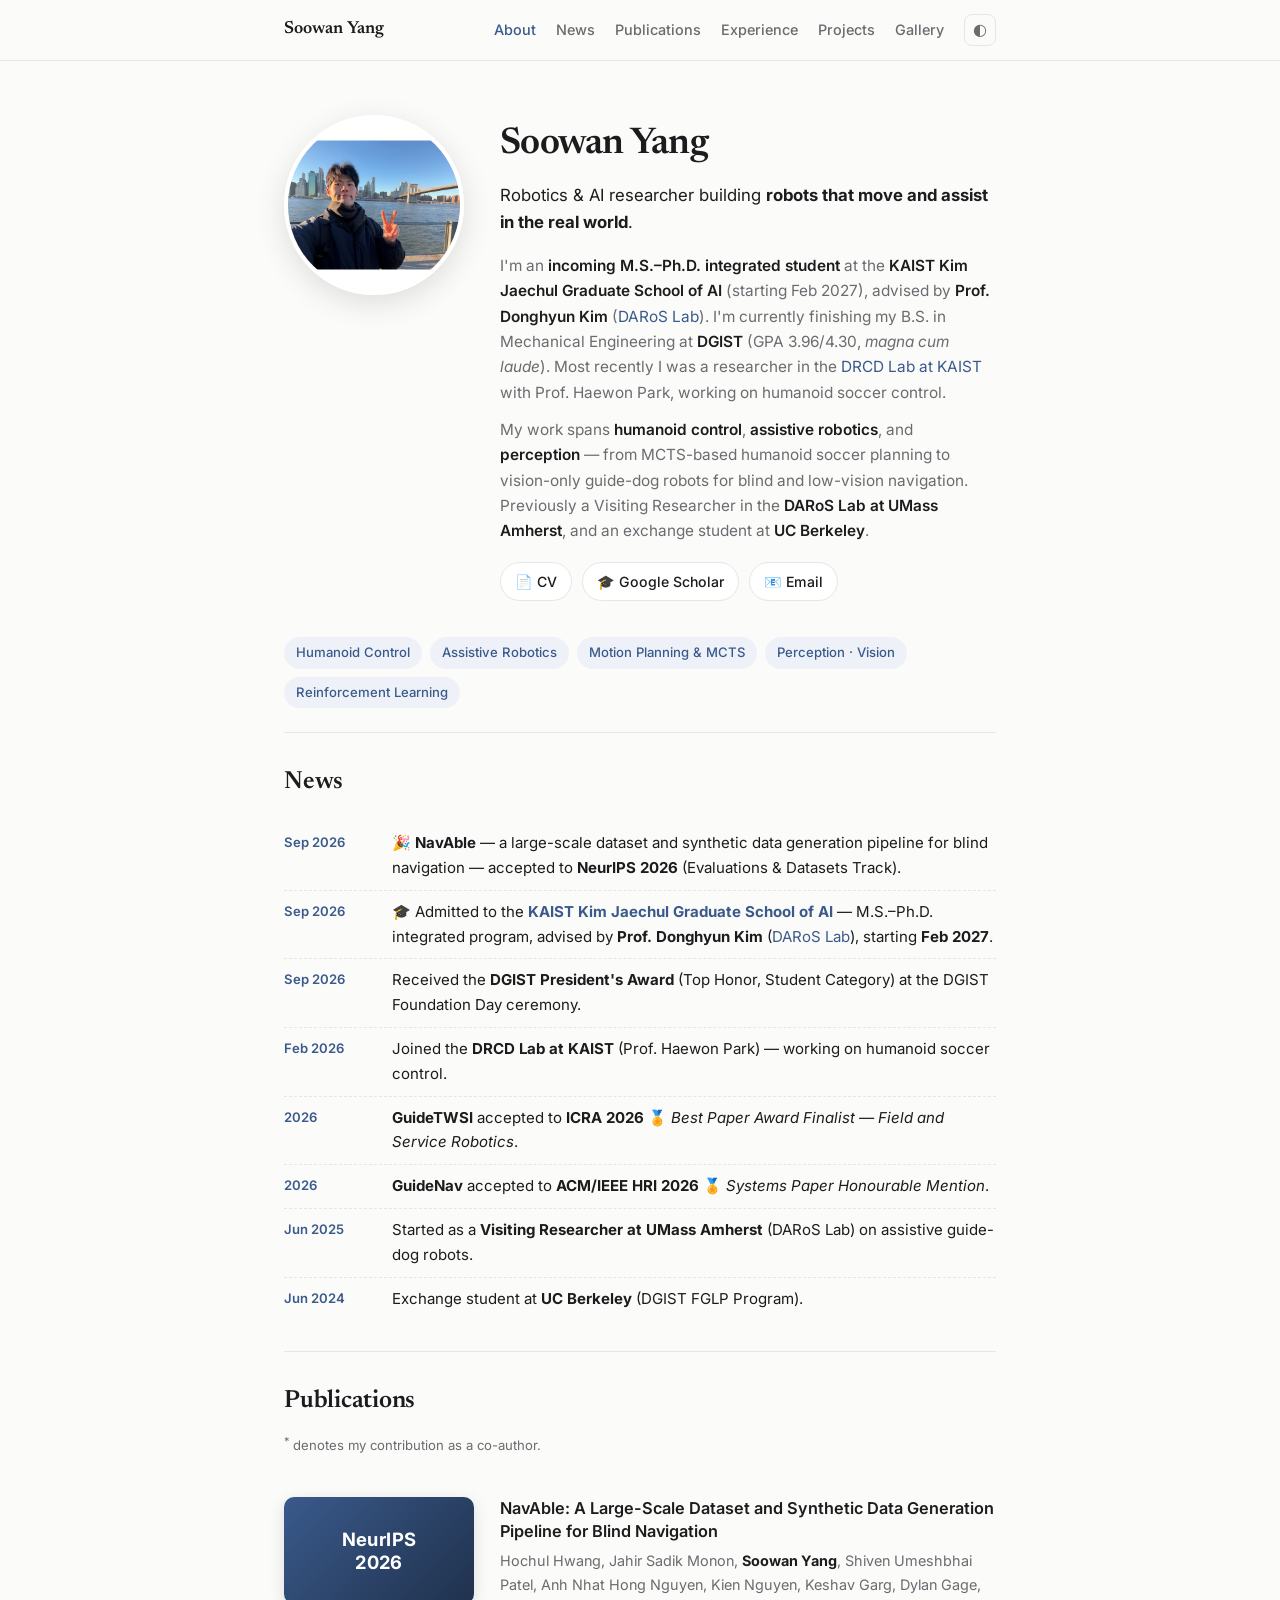
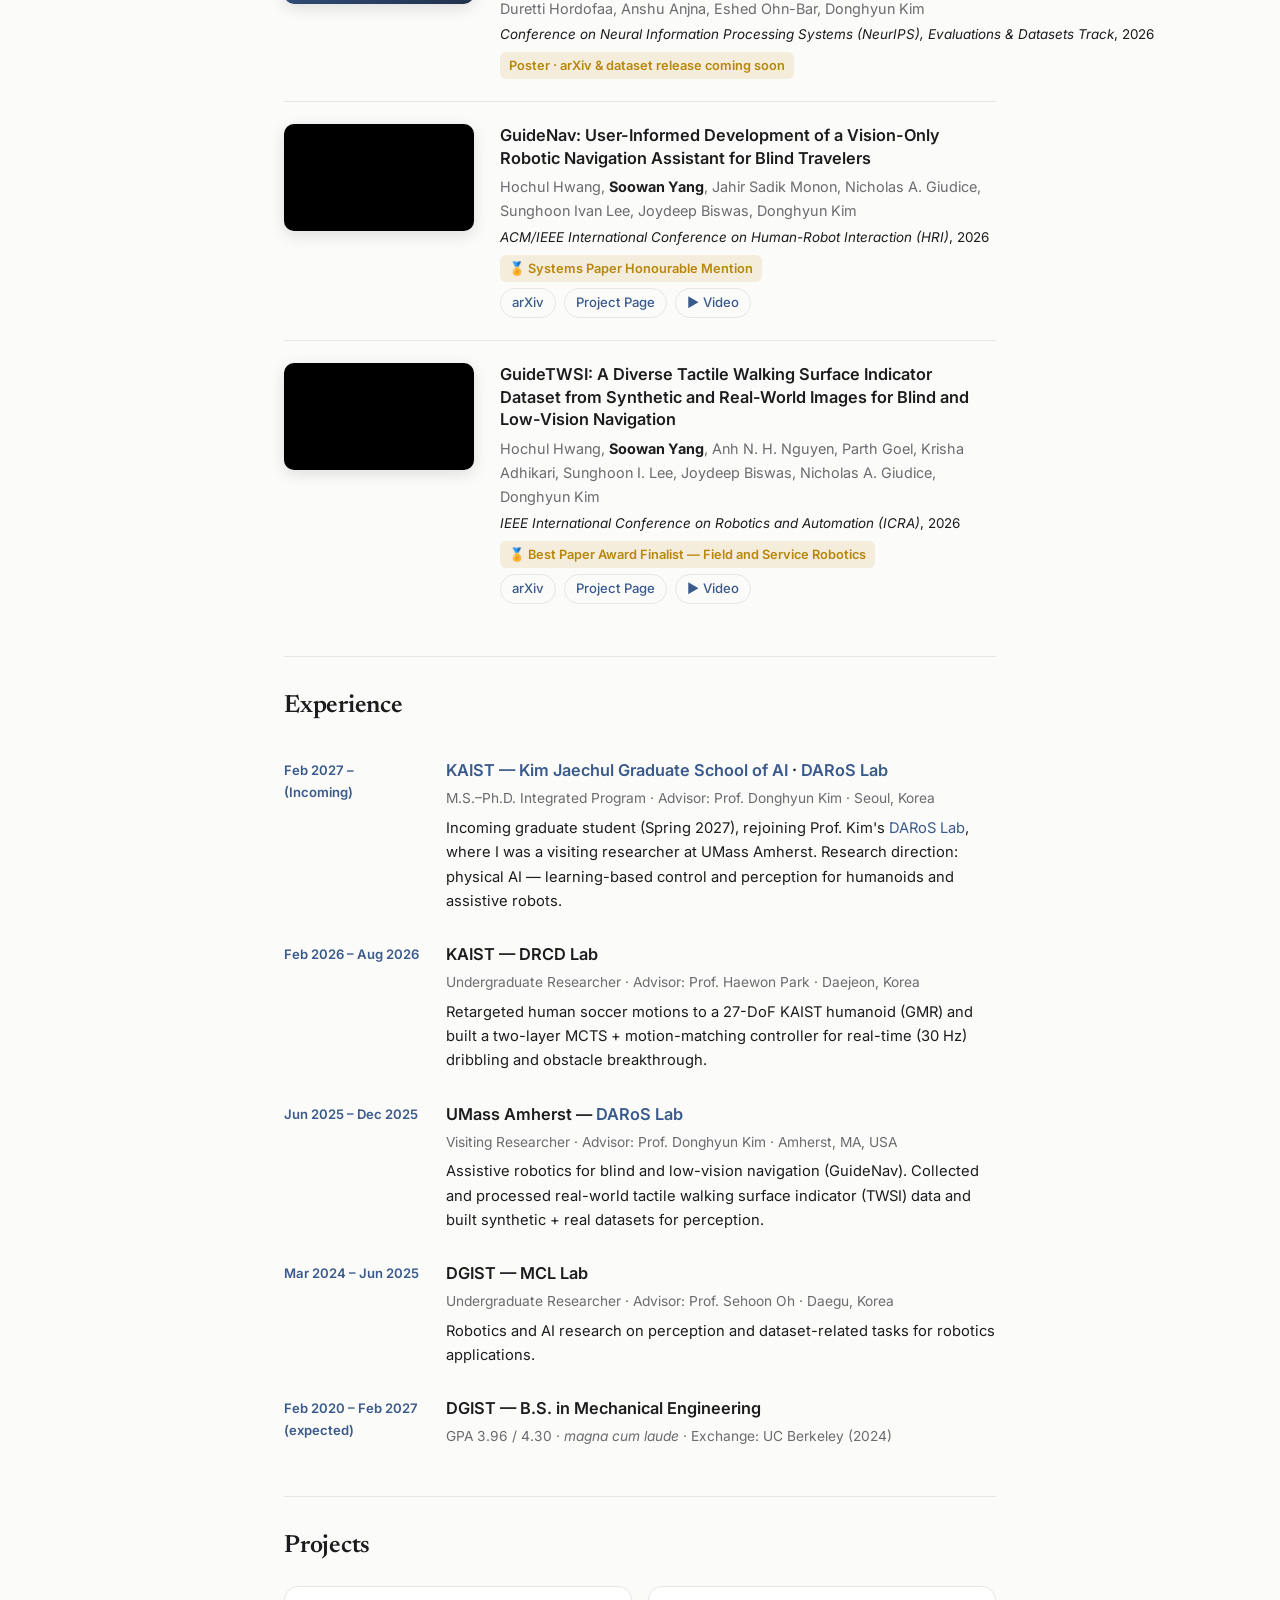
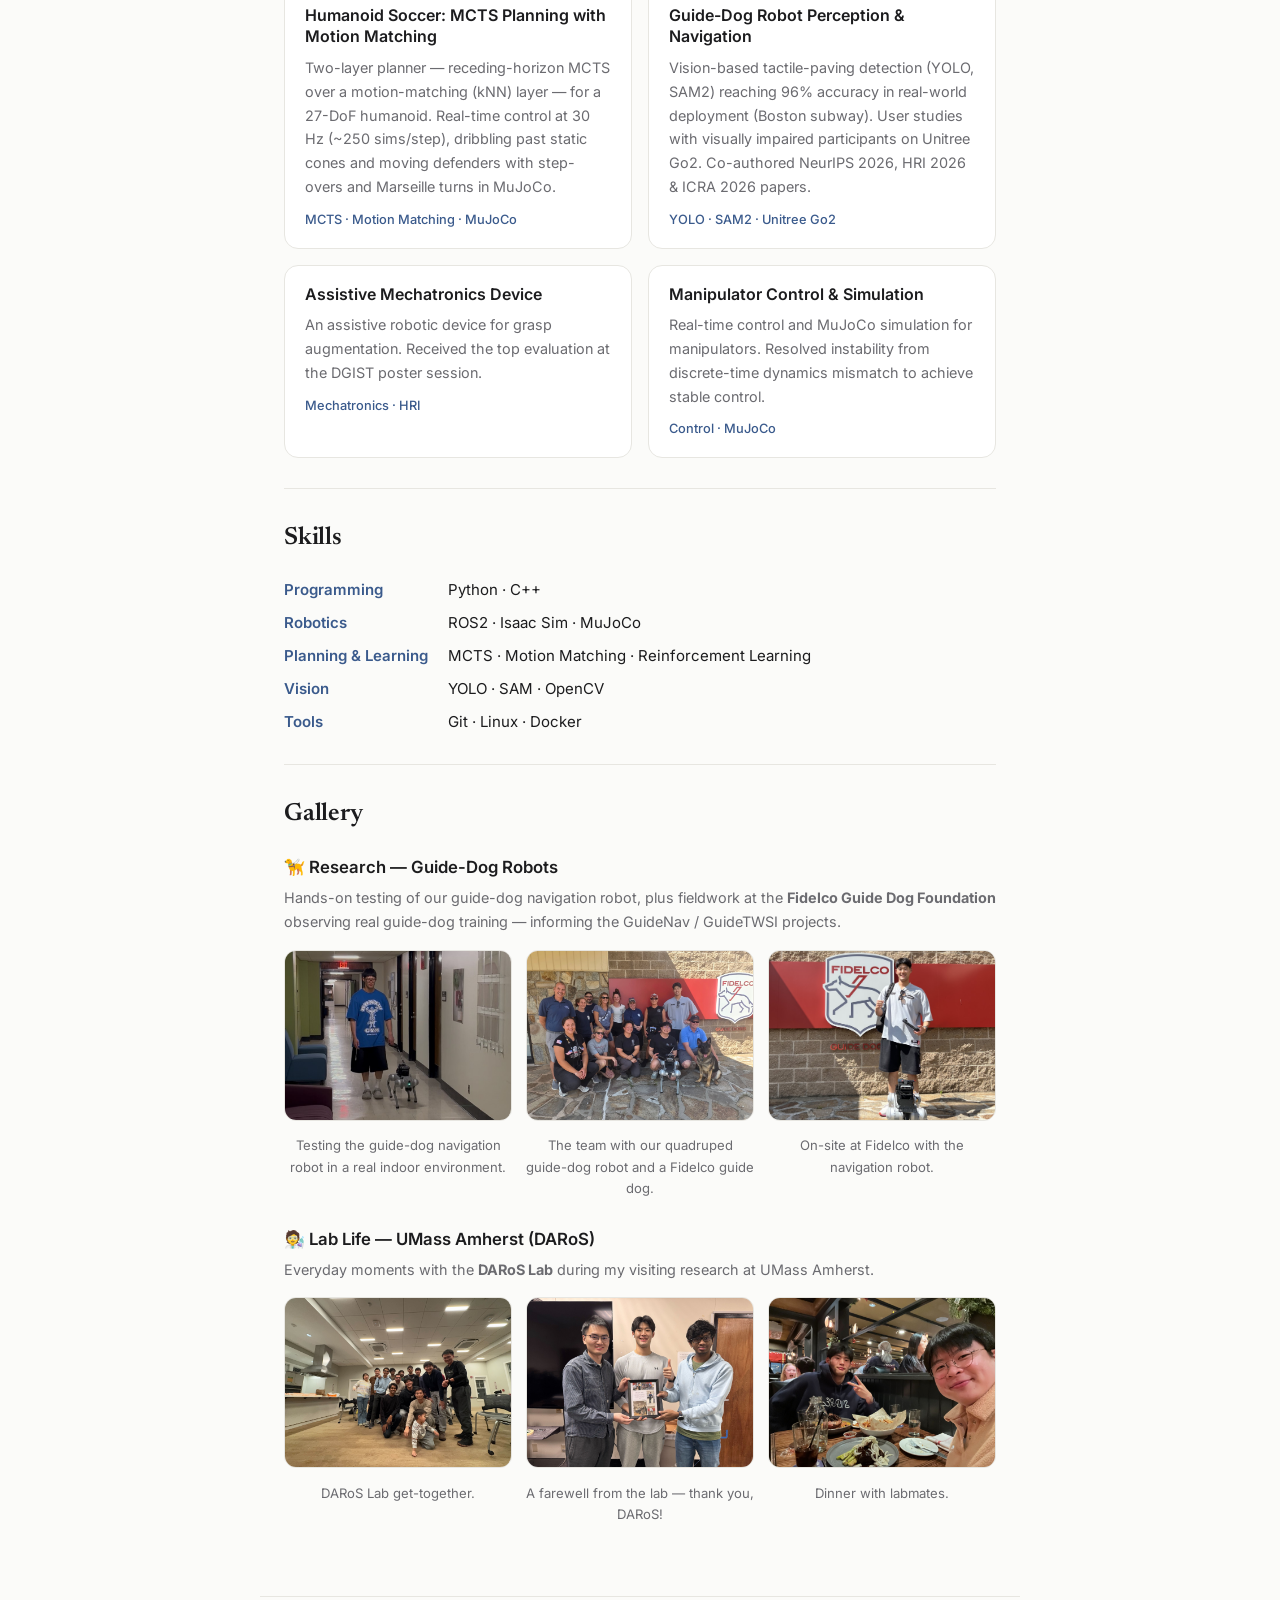
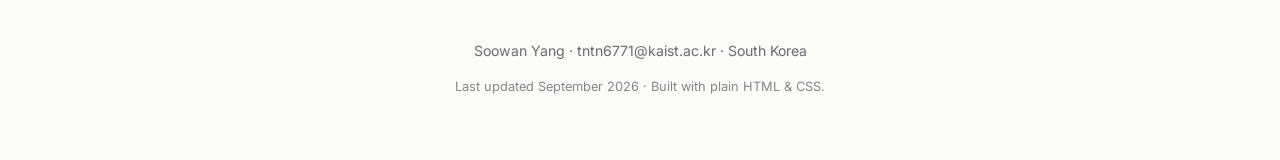
==== index.html @ e79baec7 "NavAble author list" ====
<!DOCTYPE html>
<html lang="en">
<head>
  <meta charset="UTF-8" />
  <meta name="viewport" content="width=device-width, initial-scale=1.0" />
  <title>Soowan Yang — Robotics &amp; AI Researcher</title>
  <meta name="description" content="Soowan Yang (양수완) — Incoming M.S.–Ph.D. student at the KAIST Kim Jaechul Graduate School of AI (Spring 2027). Robotics & AI researcher — assistive robotics, humanoid control, motion planning, and perception. Author of NavAble (NeurIPS 2026), GuideNav (HRI 2026) and GuideTWSI (ICRA 2026)." />
  <meta name="author" content="Soowan Yang" />
  <meta name="keywords" content="Soowan Yang, 양수완, robotics, assistive robotics, humanoid control, guide-dog robot, DGIST, KAIST, KAIST AI, Kim Jaechul Graduate School of AI, 김재철AI대학원, GuideNav, GuideTWSI, NavAble, NeurIPS 2026" />
  <link rel="canonical" href="https://sean051324.github.io/" />

  <!-- Favicon -->
  <link rel="icon" href="favicon.ico" sizes="any" />
  <link rel="icon" type="image/png" sizes="32x32" href="assets/favicon-32.png" />
  <link rel="icon" type="image/png" sizes="192x192" href="assets/favicon-192.png" />
  <link rel="apple-touch-icon" href="assets/favicon-180.png" />

  <!-- Open Graph -->
  <meta property="og:title" content="Soowan Yang — Robotics &amp; AI Researcher" />
  <meta property="og:description" content="Incoming M.S.–Ph.D. student at KAIST Kim Jaechul Graduate School of AI. Assistive robotics, humanoid control, and perception. NavAble (NeurIPS 2026), GuideNav (HRI 2026), GuideTWSI (ICRA 2026)." />
  <meta property="og:type" content="profile" />
  <meta property="og:url" content="https://sean051324.github.io/" />
  <meta property="og:image" content="https://sean051324.github.io/assets/profile.jpg" />
  <meta name="twitter:card" content="summary" />
  <meta name="twitter:title" content="Soowan Yang — Robotics &amp; AI Researcher" />
  <meta name="twitter:image" content="https://sean051324.github.io/assets/profile.jpg" />

  <!-- Structured data: tells Google this page is about a person -->
  <script type="application/ld+json">
  {
    "@context": "https://schema.org",
    "@type": "Person",
    "name": "Soowan Yang",
    "alternateName": "양수완",
    "url": "https://sean051324.github.io/",
    "image": "https://sean051324.github.io/assets/profile.jpg",
    "email": "mailto:tntn6771@kaist.ac.kr",
    "jobTitle": "Incoming M.S.–Ph.D. Student, KAIST Kim Jaechul Graduate School of AI",
    "affiliation": [
      { "@type": "Organization", "name": "KAIST Kim Jaechul Graduate School of AI" },
      { "@type": "Organization", "name": "KAIST" },
      { "@type": "Organization", "name": "DGIST" }
    ],
    "alumniOf": { "@type": "CollegeOrUniversity", "name": "DGIST" },
    "sameAs": [
      "https://scholar.google.com/citations?hl=ko&user=_uDm1scAAAAJ",
      "https://github.com/SEAN051324"
    ],
    "knowsAbout": ["Robotics", "Assistive Robotics", "Humanoid Control", "Motion Planning", "Computer Vision", "Reinforcement Learning"]
  }
  </script>

  <link rel="preconnect" href="https://fonts.googleapis.com" />
  <link rel="preconnect" href="https://fonts.gstatic.com" crossorigin />
  <link href="https://fonts.googleapis.com/css2?family=Inter:wght@400;500;600;700&family=Newsreader:ital,opsz,wght@0,6..72,400;0,6..72,500;0,6..72,600;1,6..72,400&display=swap" rel="stylesheet" />
  <link rel="stylesheet" href="style.css" />
</head>
<body>
  <!-- ===== NAV ===== -->
  <header class="nav">
    <div class="nav-inner">
      <a class="nav-brand" href="#top">Soowan&nbsp;Yang</a>
      <nav class="nav-links">
        <a href="#about">About</a>
        <a href="#news">News</a>
        <a href="#publications">Publications</a>
        <a href="#experience">Experience</a>
        <a href="#projects">Projects</a>
        <a href="#gallery">Gallery</a>
      </nav>
      <button id="theme-toggle" class="theme-toggle" aria-label="Toggle dark mode">◐</button>
    </div>
  </header>

  <main id="top">
    <!-- ===== HERO / ABOUT ===== -->
    <section id="about" class="hero">
      <div class="hero-photo">
        <img src="assets/profile.jpg" alt="Soowan Yang" onerror="this.classList.add('placeholder');this.alt='Add your photo at assets/profile.jpg';" />
      </div>
      <div class="hero-text">
        <h1>Soowan Yang</h1>
        <p class="tagline">Robotics &amp; AI researcher building <strong>robots that move and assist in the real world</strong>.</p>
        <p class="bio">
          I'm an <strong>incoming M.S.–Ph.D. integrated student</strong> at the
          <a href="https://gsai.kaist.ac.kr/?lang=ko" target="_blank" rel="noopener"><strong>KAIST Kim Jaechul Graduate School of AI</strong></a> (starting Feb 2027),
          advised by <strong>Prof. Donghyun Kim</strong> (<a href="https://daroslab.github.io/" target="_blank" rel="noopener">DARoS Lab</a>).
          I'm currently finishing my B.S. in Mechanical Engineering at <strong>DGIST</strong>
          (GPA 3.96/4.30, <em>magna cum laude</em>). Most recently I was a researcher in the
          <a href="#experience">DRCD Lab at KAIST</a> with Prof. Haewon Park, working on humanoid soccer control.
        </p>
        <p class="bio">
          My work spans <strong>humanoid control</strong>, <strong>assistive robotics</strong>,
          and <strong>perception</strong> — from MCTS-based humanoid soccer planning to
          vision-only guide-dog robots for blind and low-vision navigation.
          Previously a Visiting Researcher in the <a href="https://daroslab.github.io/" target="_blank" rel="noopener"><strong>DARoS Lab at UMass Amherst</strong></a>,
          and an exchange student at <strong>UC Berkeley</strong>.
        </p>
        <div class="links">
          <a class="btn" href="assets/CV_Soowan_Yang.pdf">📄 CV</a>
          <a class="btn" href="https://scholar.google.com/citations?hl=ko&user=_uDm1scAAAAJ" target="_blank" rel="noopener">🎓 Google Scholar</a>
          <a class="btn" href="mailto:tntn6771@kaist.ac.kr">📧 Email</a>
        </div>
      </div>
    </section>

    <!-- ===== RESEARCH INTERESTS ===== -->
    <section class="interests">
      <div class="chip-row">
        <span class="chip">Humanoid Control</span>
        <span class="chip">Assistive Robotics</span>
        <span class="chip">Motion Planning &amp; MCTS</span>
        <span class="chip">Perception · Vision</span>
        <span class="chip">Reinforcement Learning</span>
      </div>
    </section>

    <!-- ===== NEWS ===== -->
    <section id="news" class="block">
      <h2>News</h2>
      <ul class="news">
        <li><span class="date">Sep 2026</span><span class="news-body">🎉 <strong>NavAble</strong> — a large-scale dataset and synthetic data generation pipeline for blind navigation — accepted to <strong>NeurIPS 2026</strong> (Evaluations &amp; Datasets Track).</span></li>
        <li><span class="date">Sep 2026</span><span class="news-body">🎓 Admitted to the <a href="https://gsai.kaist.ac.kr/?lang=ko" target="_blank" rel="noopener"><strong>KAIST Kim Jaechul Graduate School of AI</strong></a> — M.S.–Ph.D. integrated program, advised by <strong>Prof. Donghyun Kim</strong> (<a href="https://daroslab.github.io/" target="_blank" rel="noopener">DARoS Lab</a>), starting <strong>Feb 2027</strong>.</span></li>
        <li><span class="date">Sep 2026</span><span class="news-body">Received the <strong>DGIST President's Award</strong> (Top Honor, Student Category) at the DGIST Foundation Day ceremony.</span></li>
        <li><span class="date">Feb 2026</span><span class="news-body">Joined the <strong>DRCD Lab at KAIST</strong> (Prof. Haewon Park) — working on humanoid soccer control.</span></li>
        <li><span class="date">2026</span><span class="news-body"><strong>GuideTWSI</strong> accepted to <strong>ICRA 2026</strong> 🏅 <em>Best Paper Award Finalist — Field and Service Robotics</em>.</span></li>
        <li><span class="date">2026</span><span class="news-body"><strong>GuideNav</strong> accepted to <strong>ACM/IEEE HRI 2026</strong> 🏅 <em>Systems Paper Honourable Mention</em>.</span></li>
        <li><span class="date">Jun 2025</span><span class="news-body">Started as a <strong>Visiting Researcher at UMass Amherst</strong> (DARoS Lab) on assistive guide-dog robots.</span></li>
        <li><span class="date">Jun 2024</span><span class="news-body">Exchange student at <strong>UC Berkeley</strong> (DGIST FGLP Program).</span></li>
      </ul>
    </section>

    <!-- ===== PUBLICATIONS ===== -->
    <section id="publications" class="block">
      <h2>Publications</h2>
      <p class="hint"><sup>*</sup> denotes my contribution as a co-author.</p>

      <article class="pub">
        <div class="pub-thumb" aria-hidden="true"><span>NeurIPS<br />2026</span></div>
        <div class="pub-body">
          <h3>NavAble: A Large-Scale Dataset and Synthetic Data Generation Pipeline for Blind Navigation</h3>
          <p class="authors">Hochul Hwang, Jahir Sadik Monon, <strong>Soowan Yang</strong>, Shiven Umeshbhai Patel, Anh Nhat Hong Nguyen, Kien Nguyen, Keshav Garg, Dylan Gage, Duretti Hordofaa, Anshu Anjna, Eshed Ohn-Bar, Donghyun Kim</p>
          <p class="venue"><em>Conference on Neural Information Processing Systems (NeurIPS), Evaluations &amp; Datasets Track</em>, 2026</p>
          <p class="pub-links">
            <span class="badge award">Poster · arXiv &amp; dataset release coming soon</span>
          </p>
        </div>
      </article>

      <article class="pub">
        <a class="pub-video" href="https://www.youtube.com/watch?v=DDNnL4D1kX8" target="_blank" rel="noopener" aria-label="Watch GuideNav video">
          <video src="assets/videos/guidenav-loop.mp4" autoplay muted loop playsinline preload="metadata"></video>
          <span class="play-badge">▶</span>
        </a>
        <div class="pub-body">
          <h3>GuideNav: User-Informed Development of a Vision-Only Robotic Navigation Assistant for Blind Travelers</h3>
          <p class="authors">Hochul Hwang, <strong>Soowan Yang</strong>, Jahir Sadik Monon, Nicholas A. Giudice, Sunghoon Ivan Lee, Joydeep Biswas, Donghyun Kim</p>
          <p class="venue"><em>ACM/IEEE International Conference on Human-Robot Interaction (HRI)</em>, 2026</p>
          <p class="badges"><span class="badge award">🏅 Systems Paper Honourable Mention</span></p>
          <p class="pub-links">
            <a href="https://arxiv.org/abs/2512.06147" target="_blank" rel="noopener">arXiv</a>
            <a href="https://guidedogrobot-navigation.github.io/" target="_blank" rel="noopener">Project Page</a>
            <a href="https://www.youtube.com/watch?v=DDNnL4D1kX8" target="_blank" rel="noopener">▶ Video</a>
          </p>
        </div>
      </article>

      <article class="pub">
        <a class="pub-video" href="https://www.youtube.com/watch?v=rX4hTbBNHf8" target="_blank" rel="noopener" aria-label="Watch GuideTWSI video">
          <video src="assets/videos/guidetwsi-loop.mp4" autoplay muted loop playsinline preload="metadata"></video>
          <span class="play-badge">▶</span>
        </a>
        <div class="pub-body">
          <h3>GuideTWSI: A Diverse Tactile Walking Surface Indicator Dataset from Synthetic and Real-World Images for Blind and Low-Vision Navigation</h3>
          <p class="authors">Hochul Hwang, <strong>Soowan Yang</strong>, Anh N. H. Nguyen, Parth Goel, Krisha Adhikari, Sunghoon I. Lee, Joydeep Biswas, Nicholas A. Giudice, Donghyun Kim</p>
          <p class="venue"><em>IEEE International Conference on Robotics and Automation (ICRA)</em>, 2026</p>
          <p class="badges"><span class="badge award">🏅 Best Paper Award Finalist — Field and Service Robotics</span></p>
          <p class="pub-links">
            <a href="https://arxiv.org/abs/2603.07060" target="_blank" rel="noopener">arXiv</a>
            <a href="https://guidedogrobot-tactile.github.io/" target="_blank" rel="noopener">Project Page</a>
            <a href="https://www.youtube.com/watch?v=rX4hTbBNHf8" target="_blank" rel="noopener">▶ Video</a>
          </p>
        </div>
      </article>
    </section>

    <!-- ===== EXPERIENCE ===== -->
    <section id="experience" class="block">
      <h2>Experience</h2>
      <div class="timeline">
        <div class="tl-item">
          <div class="tl-when">Feb 2027 – (Incoming)</div>
          <div class="tl-what">
            <h3><a href="https://gsai.kaist.ac.kr/?lang=ko" target="_blank" rel="noopener">KAIST — Kim Jaechul Graduate School of AI</a> · <a href="https://daroslab.github.io/" target="_blank" rel="noopener">DARoS Lab</a></h3>
            <p class="role">M.S.–Ph.D. Integrated Program · Advisor: Prof. Donghyun Kim · Seoul, Korea</p>
            <p>Incoming graduate student (Spring 2027), rejoining Prof. Kim's <a href="https://daroslab.github.io/" target="_blank" rel="noopener">DARoS Lab</a>, where I was a visiting researcher at UMass Amherst. Research direction: physical AI — learning-based control and perception for humanoids and assistive robots.</p>
          </div>
        </div>
        <div class="tl-item">
          <div class="tl-when">Feb 2026 – Aug 2026</div>
          <div class="tl-what">
            <h3>KAIST — DRCD Lab</h3>
            <p class="role">Undergraduate Researcher · Advisor: Prof. Haewon Park · Daejeon, Korea</p>
            <p>Retargeted human soccer motions to a 27-DoF KAIST humanoid (GMR) and built a two-layer MCTS + motion-matching controller for real-time (30 Hz) dribbling and obstacle breakthrough.</p>
          </div>
        </div>
        <div class="tl-item">
          <div class="tl-when">Jun 2025 – Dec 2025</div>
          <div class="tl-what">
            <h3>UMass Amherst — <a href="https://daroslab.github.io/" target="_blank" rel="noopener">DARoS Lab</a></h3>
            <p class="role">Visiting Researcher · Advisor: Prof. Donghyun Kim · Amherst, MA, USA</p>
            <p>Assistive robotics for blind and low-vision navigation (GuideNav). Collected and processed real-world tactile walking surface indicator (TWSI) data and built synthetic + real datasets for perception.</p>
          </div>
        </div>
        <div class="tl-item">
          <div class="tl-when">Mar 2024 – Jun 2025</div>
          <div class="tl-what">
            <h3>DGIST — MCL Lab</h3>
            <p class="role">Undergraduate Researcher · Advisor: Prof. Sehoon Oh · Daegu, Korea</p>
            <p>Robotics and AI research on perception and dataset-related tasks for robotics applications.</p>
          </div>
        </div>
        <div class="tl-item">
          <div class="tl-when">Feb 2020 – Feb 2027 (expected)</div>
          <div class="tl-what">
            <h3>DGIST — B.S. in Mechanical Engineering</h3>
            <p class="role">GPA 3.96 / 4.30 · <em>magna cum laude</em> · Exchange: UC Berkeley (2024)</p>
          </div>
        </div>
      </div>
    </section>

    <!-- ===== PROJECTS ===== -->
    <section id="projects" class="block">
      <h2>Projects</h2>
      <div class="grid">
        <div class="card">
          <h3>Humanoid Soccer: MCTS Planning with Motion Matching</h3>
          <p>Two-layer planner — receding-horizon MCTS over a motion-matching (kNN) layer — for a 27-DoF humanoid. Real-time control at 30 Hz (~250 sims/step), dribbling past static cones and moving defenders with step-overs and Marseille turns in MuJoCo.</p>
          <p class="tags">MCTS · Motion Matching · MuJoCo</p>
        </div>
        <div class="card">
          <h3>Guide-Dog Robot Perception &amp; Navigation</h3>
          <p>Vision-based tactile-paving detection (YOLO, SAM2) reaching 96% accuracy in real-world deployment (Boston subway). User studies with visually impaired participants on Unitree Go2. Co-authored NeurIPS 2026, HRI 2026 &amp; ICRA 2026 papers.</p>
          <p class="tags">YOLO · SAM2 · Unitree Go2</p>
        </div>
        <div class="card">
          <h3>Assistive Mechatronics Device</h3>
          <p>An assistive robotic device for grasp augmentation. Received the top evaluation at the DGIST poster session.</p>
          <p class="tags">Mechatronics · HRI</p>
        </div>
        <div class="card">
          <h3>Manipulator Control &amp; Simulation</h3>
          <p>Real-time control and MuJoCo simulation for manipulators. Resolved instability from discrete-time dynamics mismatch to achieve stable control.</p>
          <p class="tags">Control · MuJoCo</p>
        </div>
      </div>
    </section>

    <!-- ===== SKILLS ===== -->
    <section class="block">
      <h2>Skills</h2>
      <div class="skills">
        <div><span class="skill-label">Programming</span> Python · C++</div>
        <div><span class="skill-label">Robotics</span> ROS2 · Isaac Sim · MuJoCo</div>
        <div><span class="skill-label">Planning &amp; Learning</span> MCTS · Motion Matching · Reinforcement Learning</div>
        <div><span class="skill-label">Vision</span> YOLO · SAM · OpenCV</div>
        <div><span class="skill-label">Tools</span> Git · Linux · Docker</div>
      </div>
    </section>

    <!-- ===== GALLERY ===== -->
    <section id="gallery" class="block">
      <h2>Gallery</h2>

      <h3 class="gallery-sub">🦮 Research — Guide-Dog Robots</h3>
      <p class="gallery-note">Hands-on testing of our guide-dog navigation robot, plus fieldwork at the <strong>Fidelco Guide Dog Foundation</strong> observing real guide-dog training — informing the GuideNav / GuideTWSI projects.</p>
      <div class="gallery">
        <figure>
          <img style="object-position:center 55%" src="assets/research/guidedog-inuse.jpg" alt="Soowan operating the guide-dog navigation robot in an indoor corridor" loading="lazy" />
          <figcaption>Testing the guide-dog navigation robot in a real indoor environment.</figcaption>
        </figure>
        <figure>
          <img src="assets/research/fidelco-group.jpg" alt="Team at Fidelco Guide Dog Foundation with the robot guide-dog and a guide dog" loading="lazy" />
          <figcaption>The team with our quadruped guide-dog robot and a Fidelco guide dog.</figcaption>
        </figure>
        <figure>
          <img class="pos-low" src="assets/research/fidelco-solo.jpg" alt="Soowan with the robot at Fidelco Guide Dog Foundation" loading="lazy" />
          <figcaption>On-site at Fidelco with the navigation robot.</figcaption>
        </figure>
      </div>

      <h3 class="gallery-sub">🧑‍🔬 Lab Life — UMass Amherst (DARoS)</h3>
      <p class="gallery-note">Everyday moments with the <strong>DARoS Lab</strong> during my visiting research at UMass Amherst.</p>
      <div class="gallery">
        <figure>
          <img src="assets/lab/daros-group.jpg" alt="DARoS Lab group gathering" loading="lazy" />
          <figcaption>DARoS Lab get-together.</figcaption>
        </figure>
        <figure>
          <img src="assets/lab/daros-farewell.jpg" alt="Farewell with labmates" loading="lazy" />
          <figcaption>A farewell from the lab — thank you, DARoS!</figcaption>
        </figure>
        <figure>
          <img src="assets/lab/daros-dinner.jpg" alt="Dinner with labmates" loading="lazy" />
          <figcaption>Dinner with labmates.</figcaption>
        </figure>
      </div>
    </section>
  </main>

  <div class="lightbox" id="lightbox"><img src="" alt="" /></div>

  <footer class="footer">
    <p>Soowan Yang · <a href="mailto:tntn6771@kaist.ac.kr">tntn6771@kaist.ac.kr</a> · South Korea</p>
    <p class="small">Last updated September 2026 · Built with plain HTML &amp; CSS.</p>
  </footer>

  <script>
    // Smooth active-link highlight
    const sections = document.querySelectorAll('main section[id]');
    const navlinks = document.querySelectorAll('.nav-links a');
    const obs = new IntersectionObserver((entries) => {
      entries.forEach(e => {
        if (e.isIntersecting) {
          const id = e.target.id;
          navlinks.forEach(l => l.classList.toggle('active', l.getAttribute('href') === '#' + id));
        }
      });
    }, { rootMargin: '-45% 0px -50% 0px' });
    sections.forEach(s => obs.observe(s));

    // Lightbox for gallery images
    const lightbox = document.getElementById('lightbox');
    const lightboxImg = lightbox.querySelector('img');
    document.querySelectorAll('.gallery img').forEach(img => {
      img.addEventListener('click', () => {
        lightboxImg.src = img.src;
        lightbox.classList.add('open');
      });
    });
    lightbox.addEventListener('click', () => lightbox.classList.remove('open'));
    document.addEventListener('keydown', e => { if (e.key === 'Escape') lightbox.classList.remove('open'); });

    // Dark mode toggle (remembers choice)
    const toggle = document.getElementById('theme-toggle');
    const saved = localStorage.getItem('theme');
    if (saved) document.documentElement.setAttribute('data-theme', saved);
    toggle.addEventListener('click', () => {
      const cur = document.documentElement.getAttribute('data-theme') === 'dark' ? 'light' : 'dark';
      document.documentElement.setAttribute('data-theme', cur);
      localStorage.setItem('theme', cur);
    });
  </script>
</body>
</html>
---- style.css ----
:root {
  --bg: #fbfbf9;
  --surface: #ffffff;
  --text: #1c1c1e;
  --muted: #6b6b70;
  --line: #e7e6e1;
  --accent: #3a5a8c;
  --accent-soft: #eef2f8;
  --award: #b8860b;
  --max: 760px;
}

:root[data-theme="dark"] {
  --bg: #141416;
  --surface: #1c1c1f;
  --text: #ececf0;
  --muted: #9a9aa2;
  --line: #2c2c30;
  --accent: #8ab0e0;
  --accent-soft: #20262f;
  --award: #d9af4e;
}

* { box-sizing: border-box; }

html { scroll-behavior: smooth; scroll-padding-top: 80px; }

body {
  margin: 0;
  background: var(--bg);
  color: var(--text);
  font-family: 'Inter', -apple-system, BlinkMacSystemFont, sans-serif;
  line-height: 1.65;
  -webkit-font-smoothing: antialiased;
  font-size: 16px;
}

a { color: var(--accent); text-decoration: none; }
a:hover { text-decoration: underline; }

/* ===== NAV ===== */
.nav {
  position: sticky; top: 0; z-index: 50;
  background: color-mix(in srgb, var(--bg) 88%, transparent);
  backdrop-filter: saturate(180%) blur(12px);
  border-bottom: 1px solid var(--line);
}
.nav-inner {
  max-width: var(--max); margin: 0 auto; padding: 14px 24px;
  display: flex; align-items: center; gap: 20px;
}
.nav-brand {
  font-family: 'Newsreader', serif; font-weight: 600; font-size: 1.1rem;
  color: var(--text); white-space: nowrap;
}
.nav-links { display: flex; gap: 20px; margin-left: auto; }
.nav-links a {
  color: var(--muted); font-size: 0.9rem; font-weight: 500;
  transition: color .15s;
}
.nav-links a:hover, .nav-links a.active { color: var(--accent); text-decoration: none; }
.theme-toggle {
  background: none; border: 1px solid var(--line); color: var(--muted);
  width: 32px; height: 32px; border-radius: 8px; cursor: pointer; font-size: 1rem;
  line-height: 1; display: grid; place-items: center;
}
.theme-toggle:hover { color: var(--accent); border-color: var(--accent); }

/* ===== LAYOUT ===== */
main { max-width: var(--max); margin: 0 auto; padding: 0 24px; }
.block { padding: 30px 0; border-top: 1px solid var(--line); }
.block h2 {
  font-family: 'Newsreader', serif; font-weight: 600; font-size: 1.55rem;
  margin: 0 0 18px; letter-spacing: -.01em;
}

/* ===== HERO ===== */
.hero {
  display: flex; gap: 36px; align-items: flex-start;
  padding: 54px 0 30px;
}
.hero-photo { flex: 0 0 180px; }
.hero-photo img {
  width: 180px; height: 180px; object-fit: cover; border-radius: 50%;
  border: 4px solid var(--surface); box-shadow: 0 8px 30px rgba(0,0,0,.12);
}
.hero-photo img.placeholder {
  object-fit: contain; background: var(--accent-soft); padding: 30px;
  color: var(--muted); font-size: .7rem;
}
.hero-text { flex: 1; min-width: 0; }
.hero-text h1 {
  font-family: 'Newsreader', serif; font-weight: 600; font-size: 2.3rem;
  margin: 0 0 6px; letter-spacing: -.02em;
}
.hero-text h1 .hangul { font-size: 1.2rem; color: var(--muted); font-weight: 400; margin-left: 6px; }
.tagline { font-size: 1.05rem; color: var(--text); margin: 0 0 16px; }
.bio { color: var(--muted); margin: 0 0 12px; font-size: .96rem; }
.bio strong { color: var(--text); font-weight: 600; }

.links { display: flex; flex-wrap: wrap; gap: 10px; margin-top: 18px; }
.btn {
  display: inline-flex; align-items: center; gap: 6px;
  padding: 7px 14px; border: 1px solid var(--line); border-radius: 999px;
  background: var(--surface); color: var(--text); font-size: .88rem; font-weight: 500;
  transition: all .15s;
}
.btn:hover { border-color: var(--accent); color: var(--accent); text-decoration: none; transform: translateY(-1px); }

/* ===== INTERESTS ===== */
.interests { padding: 6px 0 24px; }
.chip-row { display: flex; flex-wrap: wrap; gap: 8px; }
.chip {
  font-size: .82rem; padding: 5px 12px; border-radius: 999px;
  background: var(--accent-soft); color: var(--accent); font-weight: 500;
}

/* ===== NEWS ===== */
.news { list-style: none; margin: 0; padding: 0; }
.news li {
  display: flex; gap: 16px; padding: 9px 0; font-size: .94rem;
  border-bottom: 1px dashed var(--line);
}
.news li:last-child { border-bottom: none; }
.news .date {
  flex: 0 0 92px; color: var(--accent); font-weight: 600; font-size: .82rem;
  padding-top: 1px;
}
.news-body { flex: 1; min-width: 0; }

/* ===== PUBLICATIONS ===== */
.hint { color: var(--muted); font-size: .82rem; margin: -8px 0 18px; }
.pub {
  display: flex; gap: 26px; padding: 22px 0; border-bottom: 1px solid var(--line);
  align-items: flex-start;
}
.pub:last-child { border-bottom: none; }
.pub-video {
  position: relative; flex: 0 0 190px; aspect-ratio: 16 / 9; border-radius: 10px;
  overflow: hidden; background: #000; box-shadow: 0 4px 16px rgba(0,0,0,.12);
  align-self: flex-start; display: block; cursor: pointer;
}
.pub-video video { width: 100%; height: 100%; display: block; object-fit: cover; }
.pub-video .play-badge {
  position: absolute; inset: 0; margin: auto; width: 40px; height: 40px;
  display: grid; place-items: center; border-radius: 50%;
  background: rgba(0,0,0,.55); color: #fff; font-size: .9rem; padding-left: 3px;
  opacity: 0; transition: opacity .18s; pointer-events: none;
}
.pub-video:hover .play-badge { opacity: 1; }
.pub-video:hover { box-shadow: 0 6px 22px rgba(0,0,0,.22); }
.pub-thumb {
  flex: 0 0 190px; aspect-ratio: 16 / 9; border-radius: 10px; display: flex;
  align-items: center; justify-content: center; text-align: center;
  background: linear-gradient(135deg, var(--accent), color-mix(in srgb, var(--accent) 55%, #000));
  color: #fff; font-weight: 700; font-size: 1.15rem; line-height: 1.25; letter-spacing: .02em;
  box-shadow: 0 4px 16px rgba(0,0,0,.12);
}
.pub-body { flex: 1; min-width: 0; }
.pub-body h3 {
  font-size: 1.02rem; font-weight: 600; margin: 0 0 6px; line-height: 1.4;
}
.authors { font-size: .9rem; color: var(--muted); margin: 0 0 3px; }
.authors strong { color: var(--text); }
.venue { font-size: .84rem; color: var(--text); margin: 0 0 6px; white-space: nowrap; }
.badges { margin: 0 0 6px; }
.badge.award {
  display: inline-block; font-size: .8rem; font-weight: 600; color: var(--award);
  background: color-mix(in srgb, var(--award) 12%, transparent);
  padding: 3px 9px; border-radius: 6px;
}
.pub-links { display: flex; flex-wrap: wrap; gap: 8px; margin: 6px 0 0; }
.pub-links a {
  font-size: .82rem; font-weight: 500; padding: 3px 11px;
  border: 1px solid var(--line); border-radius: 999px; transition: all .15s;
}
.pub-links a:hover { border-color: var(--accent); background: var(--accent-soft); text-decoration: none; }

/* ===== TIMELINE ===== */
.timeline { display: flex; flex-direction: column; gap: 4px; }
.tl-item { display: flex; gap: 22px; padding: 12px 0; }
.tl-when {
  flex: 0 0 140px; color: var(--accent); font-weight: 600; font-size: .82rem;
  padding-top: 3px;
}
.tl-what h3 { font-size: 1.02rem; font-weight: 600; margin: 0 0 3px; }
.tl-what .role { font-size: .86rem; color: var(--muted); margin: 0 0 6px; }
.tl-what p { font-size: .92rem; color: var(--text); margin: 0; }

/* ===== PROJECTS ===== */
.grid { display: grid; grid-template-columns: 1fr 1fr; gap: 16px; }
.card {
  background: var(--surface); border: 1px solid var(--line); border-radius: 14px;
  padding: 18px 20px; transition: all .18s;
}
.card:hover { border-color: var(--accent); transform: translateY(-2px); box-shadow: 0 8px 24px rgba(0,0,0,.06); }
.card h3 { font-size: 1rem; font-weight: 600; margin: 0 0 8px; line-height: 1.35; }
.card p { font-size: .9rem; color: var(--muted); margin: 0; }
.card .tags { margin-top: 10px; font-size: .8rem; color: var(--accent); font-weight: 500; }

/* ===== SKILLS ===== */
.skills { display: flex; flex-direction: column; gap: 8px; }
.skills > div { font-size: .94rem; color: var(--text); }
.skill-label {
  display: inline-block; min-width: 160px; font-weight: 600; color: var(--accent);
}

/* ===== GALLERY ===== */
.gallery-sub {
  font-size: 1.05rem; font-weight: 600; margin: 26px 0 4px;
}
.gallery-sub:first-of-type { margin-top: 4px; }
.gallery-note { font-size: .9rem; color: var(--muted); margin: 0 0 16px; }
.gallery {
  display: grid; grid-template-columns: repeat(auto-fit, minmax(220px, 1fr)); gap: 14px;
}
.gallery figure { margin: 0; }
.gallery img {
  width: 100%; aspect-ratio: 4 / 3; object-fit: cover; border-radius: 12px;
  border: 1px solid var(--line); transition: transform .2s, box-shadow .2s;
  cursor: zoom-in;
}
.gallery img:hover { transform: translateY(-3px); box-shadow: 0 10px 28px rgba(0,0,0,.14); }
.gallery img.pos-low { object-position: center 70%; }
.gallery figcaption { font-size: .82rem; color: var(--muted); margin-top: 7px; text-align: center; }

/* Lightbox */
.lightbox {
  position: fixed; inset: 0; background: rgba(0,0,0,.88); display: none;
  align-items: center; justify-content: center; z-index: 100; cursor: zoom-out;
  padding: 30px;
}
.lightbox.open { display: flex; }
.lightbox img { max-width: 92vw; max-height: 90vh; border-radius: 10px; }

/* ===== FOOTER ===== */
.footer {
  max-width: var(--max); margin: 40px auto 0; padding: 28px 24px 50px;
  border-top: 1px solid var(--line); text-align: center; color: var(--muted);
  font-size: .88rem;
}
.footer a { color: var(--muted); }
.footer .small { font-size: .8rem; margin-top: 6px; opacity: .8; }

/* ===== RESPONSIVE ===== */
@media (max-width: 640px) {
  .nav-links { gap: 14px; }
  .nav-links a { font-size: .82rem; }
  .nav-brand { font-size: 1rem; }
  .hero { flex-direction: column; align-items: center; text-align: center; gap: 20px; padding-top: 36px; }
  .hero-text h1 { font-size: 1.9rem; }
  .links { justify-content: center; }
  .news li { flex-direction: column; gap: 2px; }
  .news .date { flex: none; }
  .pub { flex-direction: column; gap: 12px; }
  .pub-video, .pub-thumb { flex: none; width: 100%; max-width: 320px; }
  .venue { white-space: normal; }
  .tl-item { flex-direction: column; gap: 4px; }
  .tl-when { flex: none; }
  .grid { grid-template-columns: 1fr; }
  .skill-label { min-width: 120px; }
}
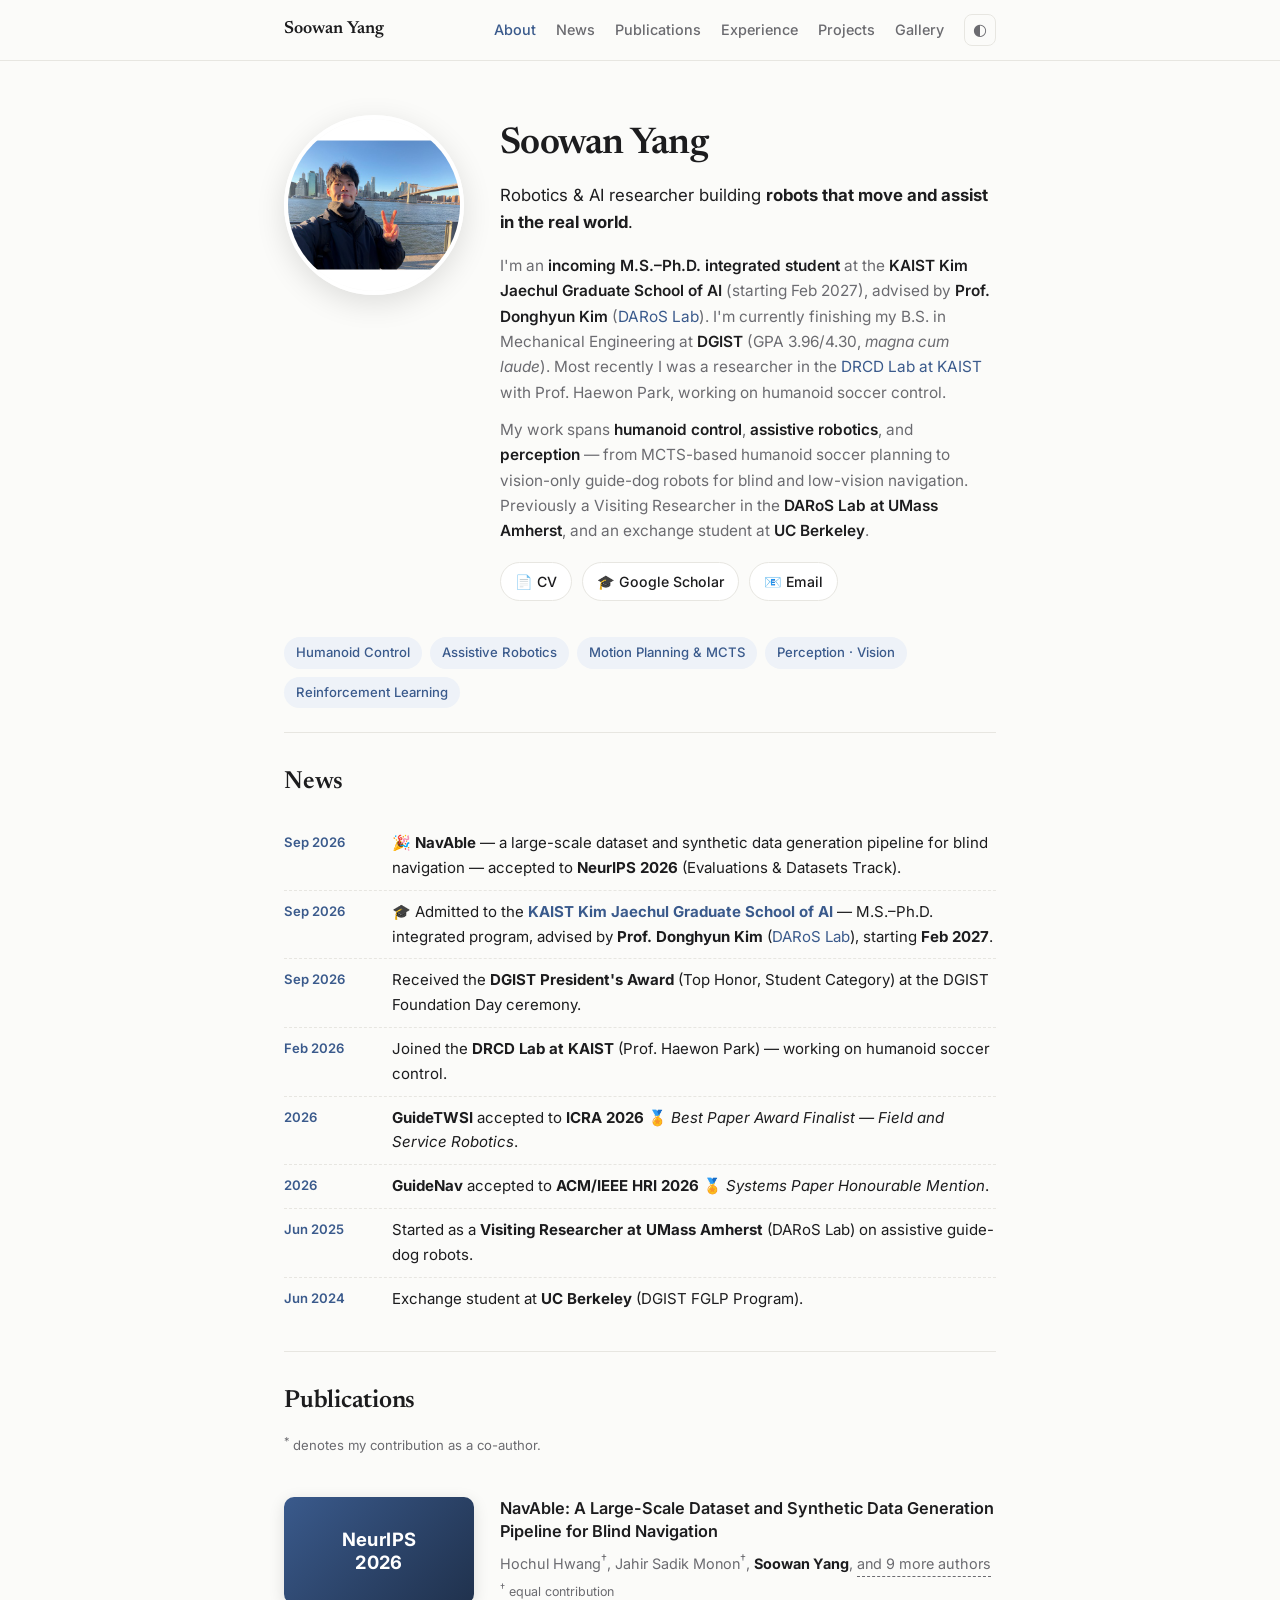
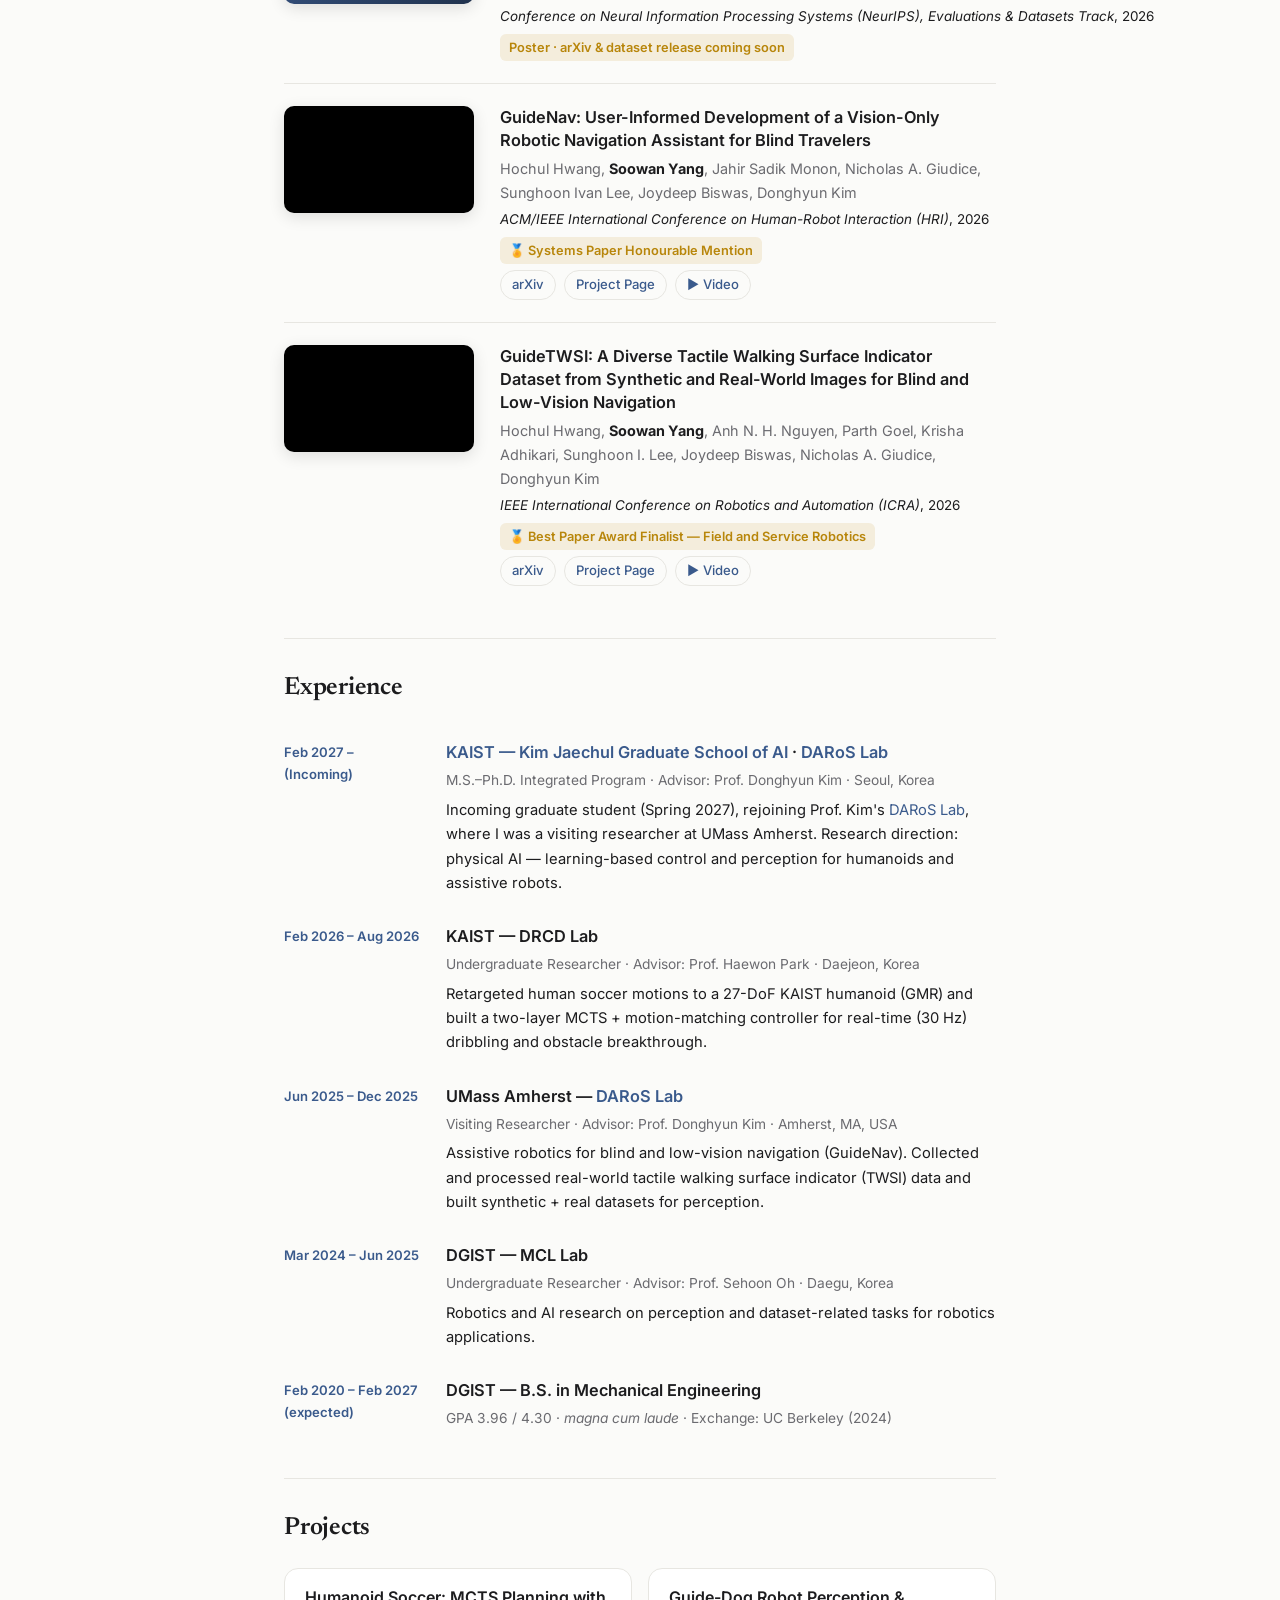
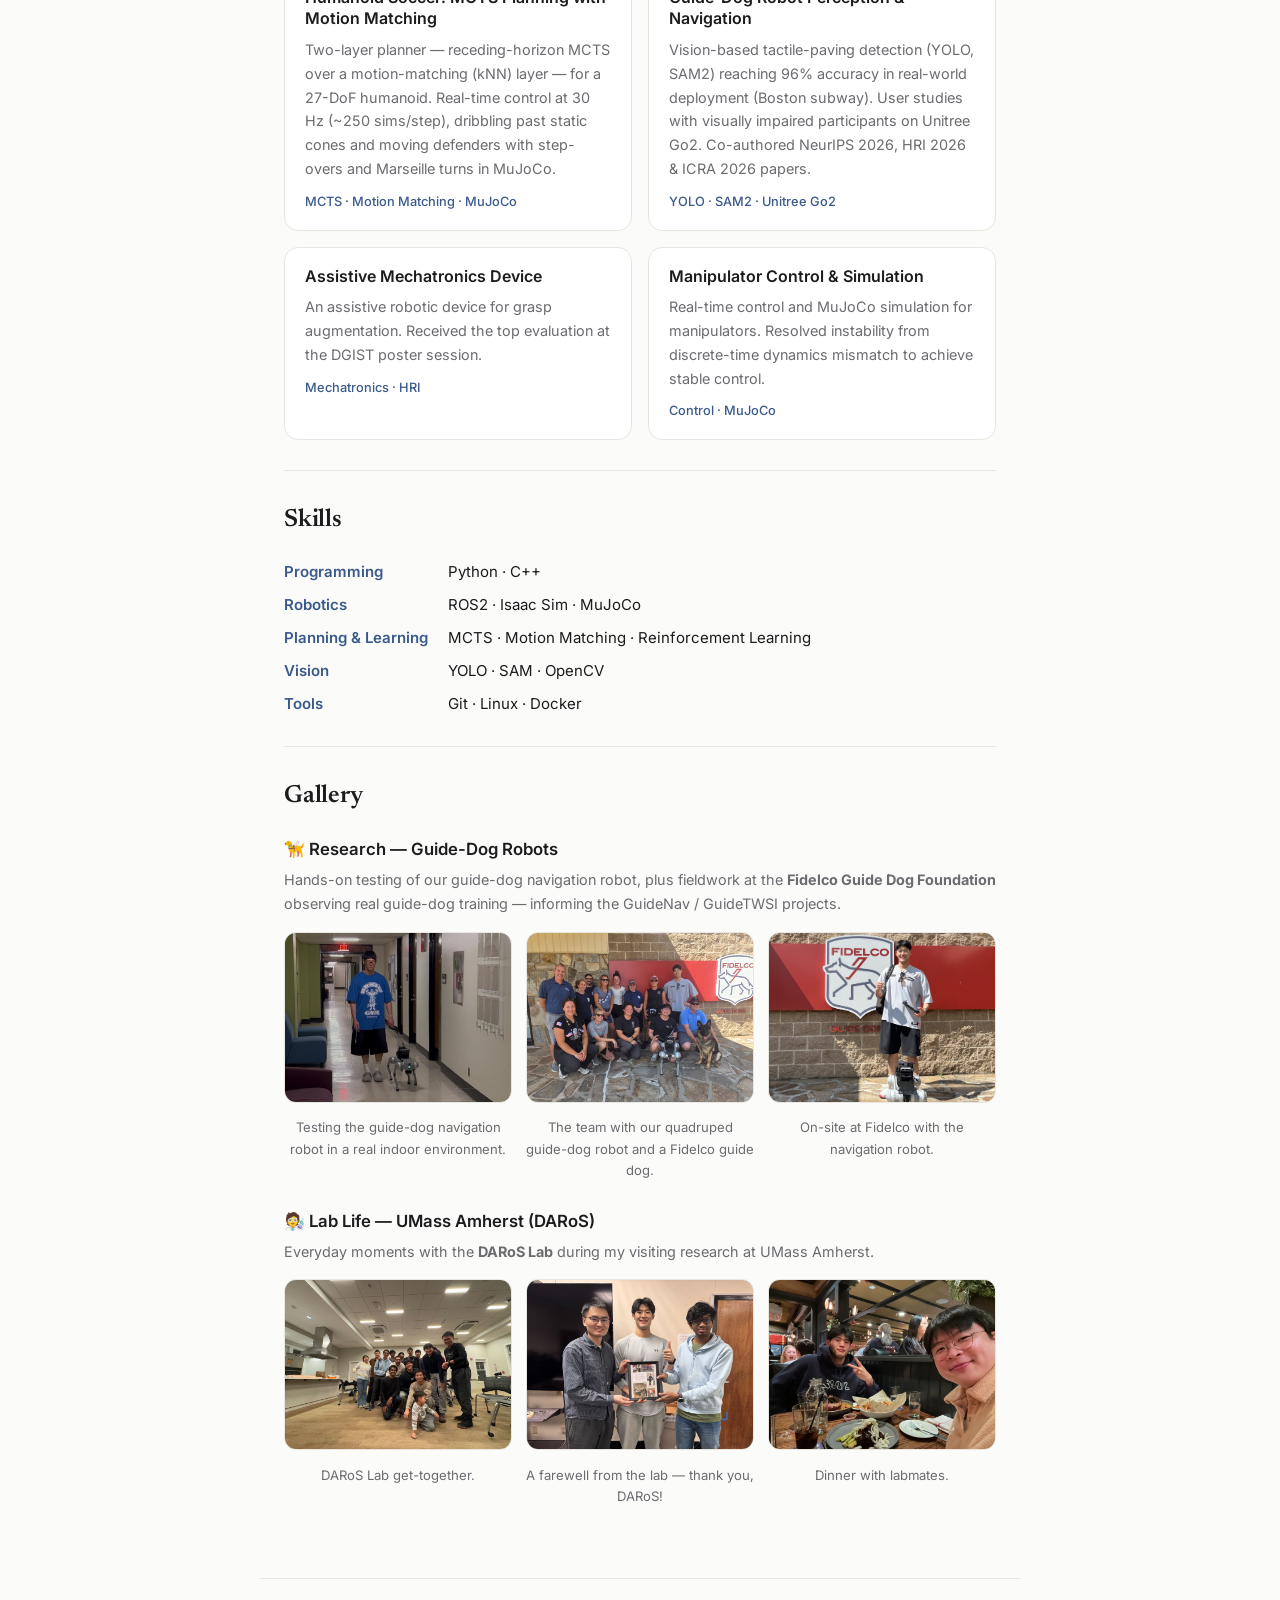
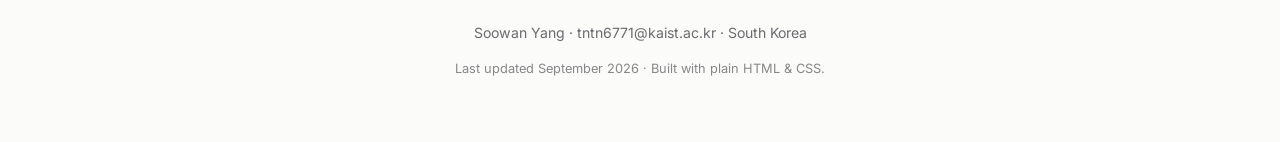
==== commit 1f50fa87: "NavAble authors: collapsible list, equal contribution" ====
--- a/index.html
+++ b/index.html
@@ -139,7 +139,12 @@
         <div class="pub-thumb" aria-hidden="true"><span>NeurIPS<br />2026</span></div>
         <div class="pub-body">
           <h3>NavAble: A Large-Scale Dataset and Synthetic Data Generation Pipeline for Blind Navigation</h3>
-          <p class="authors">Hochul Hwang, Jahir Sadik Monon, <strong>Soowan Yang</strong>, Shiven Umeshbhai Patel, Anh Nhat Hong Nguyen, Kien Nguyen, Keshav Garg, Dylan Gage, Duretti Hordofaa, Anshu Anjna, Eshed Ohn-Bar, Donghyun Kim</p>
+          <p class="authors authors-collapsible">
+            Hochul Hwang<sup>†</sup>, Jahir Sadik Monon<sup>†</sup>, <strong>Soowan Yang</strong>,
+            <span class="authors-rest" hidden>Shiven Umeshbhai Patel, Anh Nhat Hong Nguyen, Kien Nguyen, Keshav Garg, Dylan Gage, Duretti Hordofaa, Anshu Anjna, Eshed Ohn-Bar, Donghyun Kim</span>
+            <button type="button" class="authors-toggle" aria-expanded="false">and 9 more authors</button>
+            <span class="authors-note"><sup>†</sup> equal contribution</span>
+          </p>
           <p class="venue"><em>Conference on Neural Information Processing Systems (NeurIPS), Evaluations &amp; Datasets Track</em>, 2026</p>
           <p class="pub-links">
             <span class="badge award">Poster · arXiv &amp; dataset release coming soon</span>
@@ -317,6 +322,16 @@
   </footer>
 
   <script>
+    document.querySelectorAll('.authors-toggle').forEach(function (btn) {
+      btn.addEventListener('click', function () {
+        var p = btn.closest('.authors-collapsible');
+        var rest = p.querySelector('.authors-rest');
+        var open = rest.hidden;
+        rest.hidden = !open;
+        btn.textContent = open ? 'show fewer' : 'and 9 more authors';
+        btn.setAttribute('aria-expanded', open);
+      });
+    });
     // Smooth active-link highlight
     const sections = document.querySelectorAll('main section[id]');
     const navlinks = document.querySelectorAll('.nav-links a');
--- a/style.css
+++ b/style.css
@@ -162,6 +162,12 @@
 }
 .authors { font-size: .9rem; color: var(--muted); margin: 0 0 3px; }
 .authors strong { color: var(--text); }
+.authors-toggle {
+  background: none; border: 0; padding: 0; font: inherit; color: var(--muted);
+  border-bottom: 1px dashed var(--muted); cursor: pointer;
+}
+.authors-toggle:hover { color: var(--accent); border-bottom-color: var(--accent); }
+.authors-note { display: block; font-size: .78rem; margin-top: 2px; }
 .venue { font-size: .84rem; color: var(--text); margin: 0 0 6px; white-space: nowrap; }
 .badges { margin: 0 0 6px; }
 .badge.award {
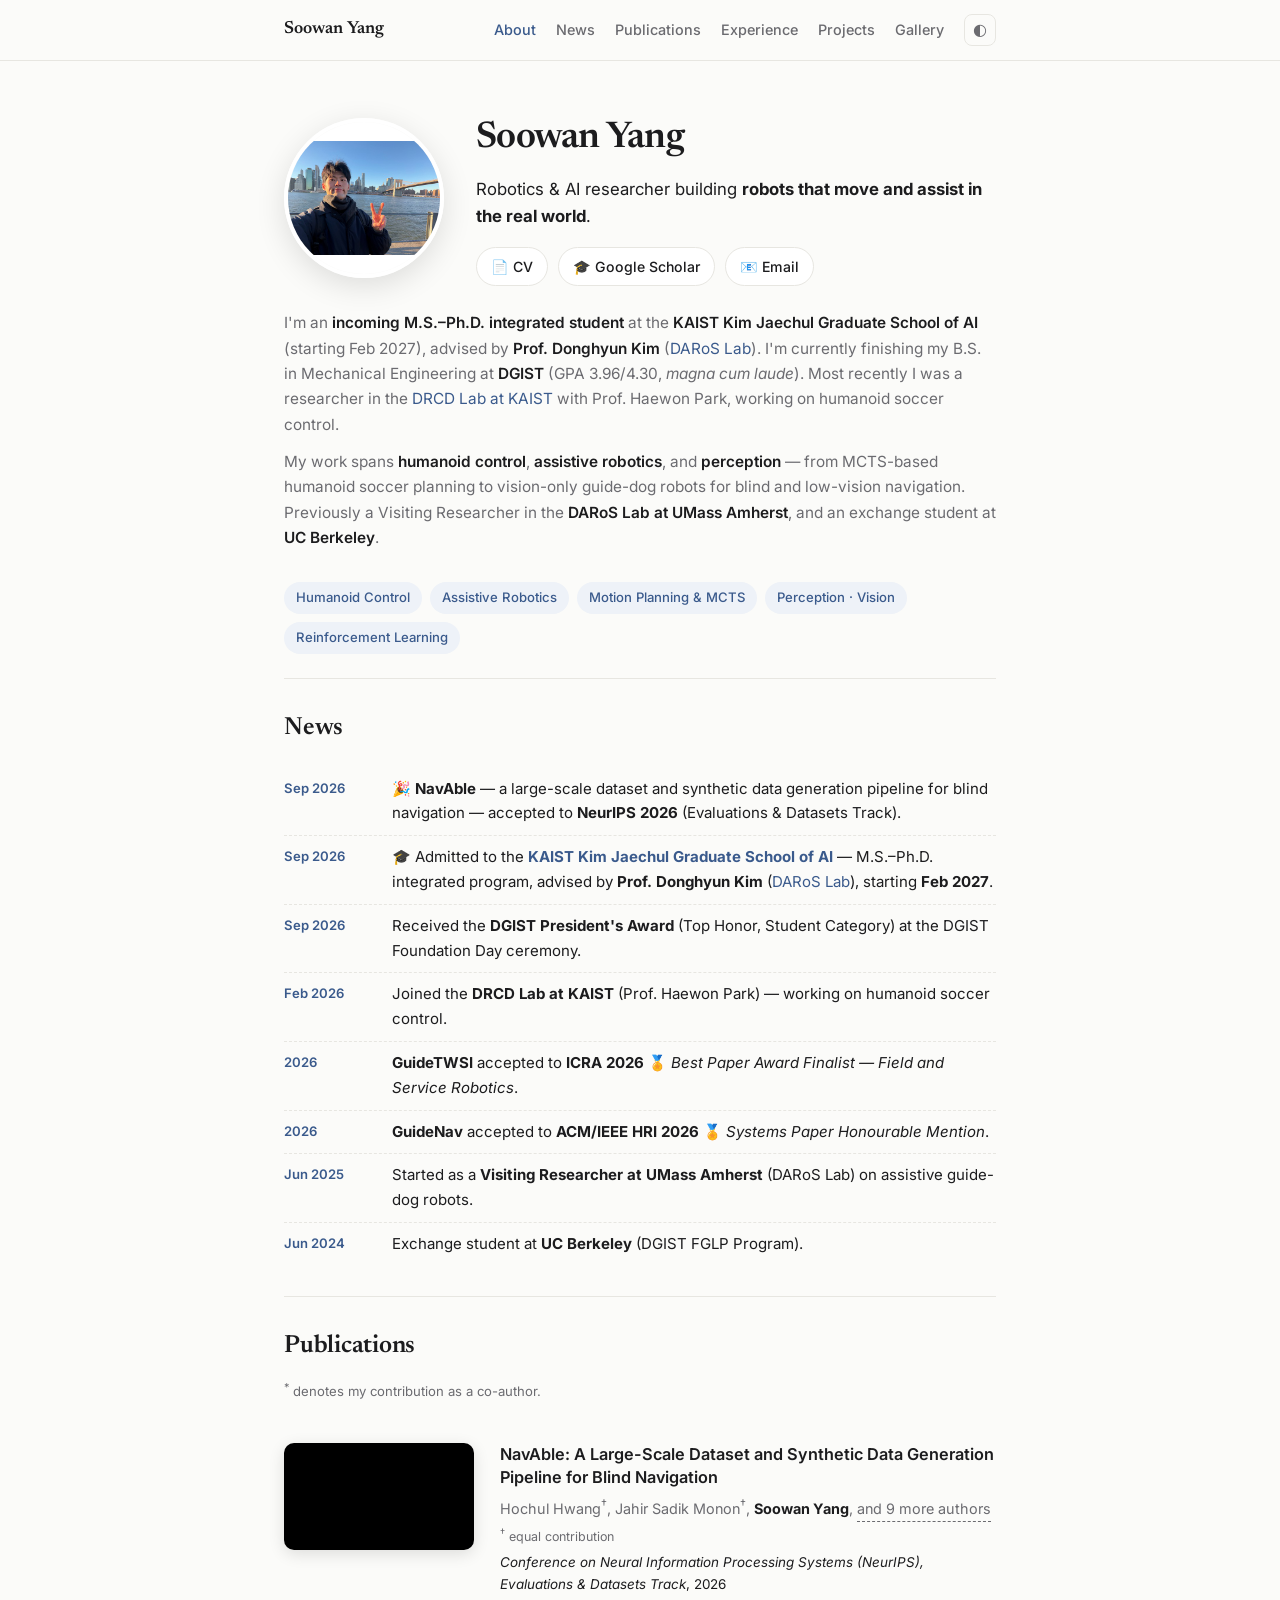
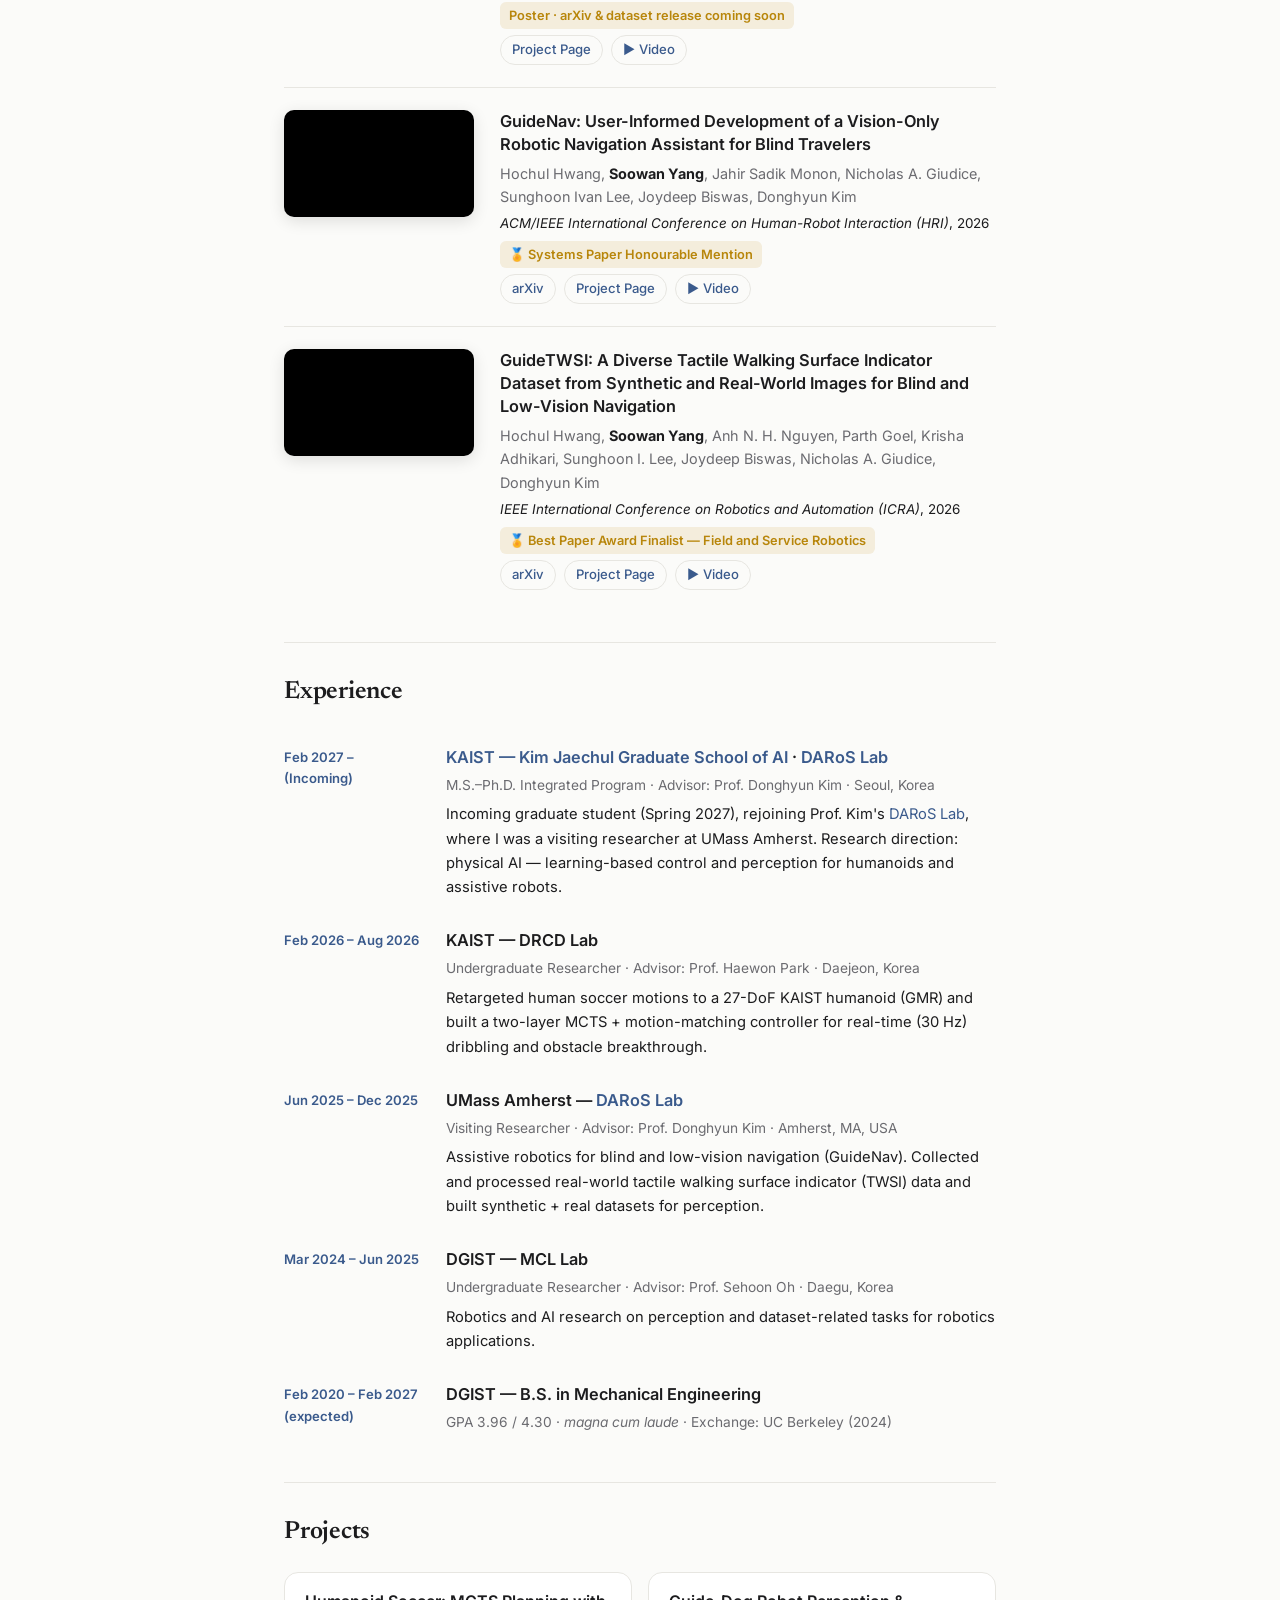
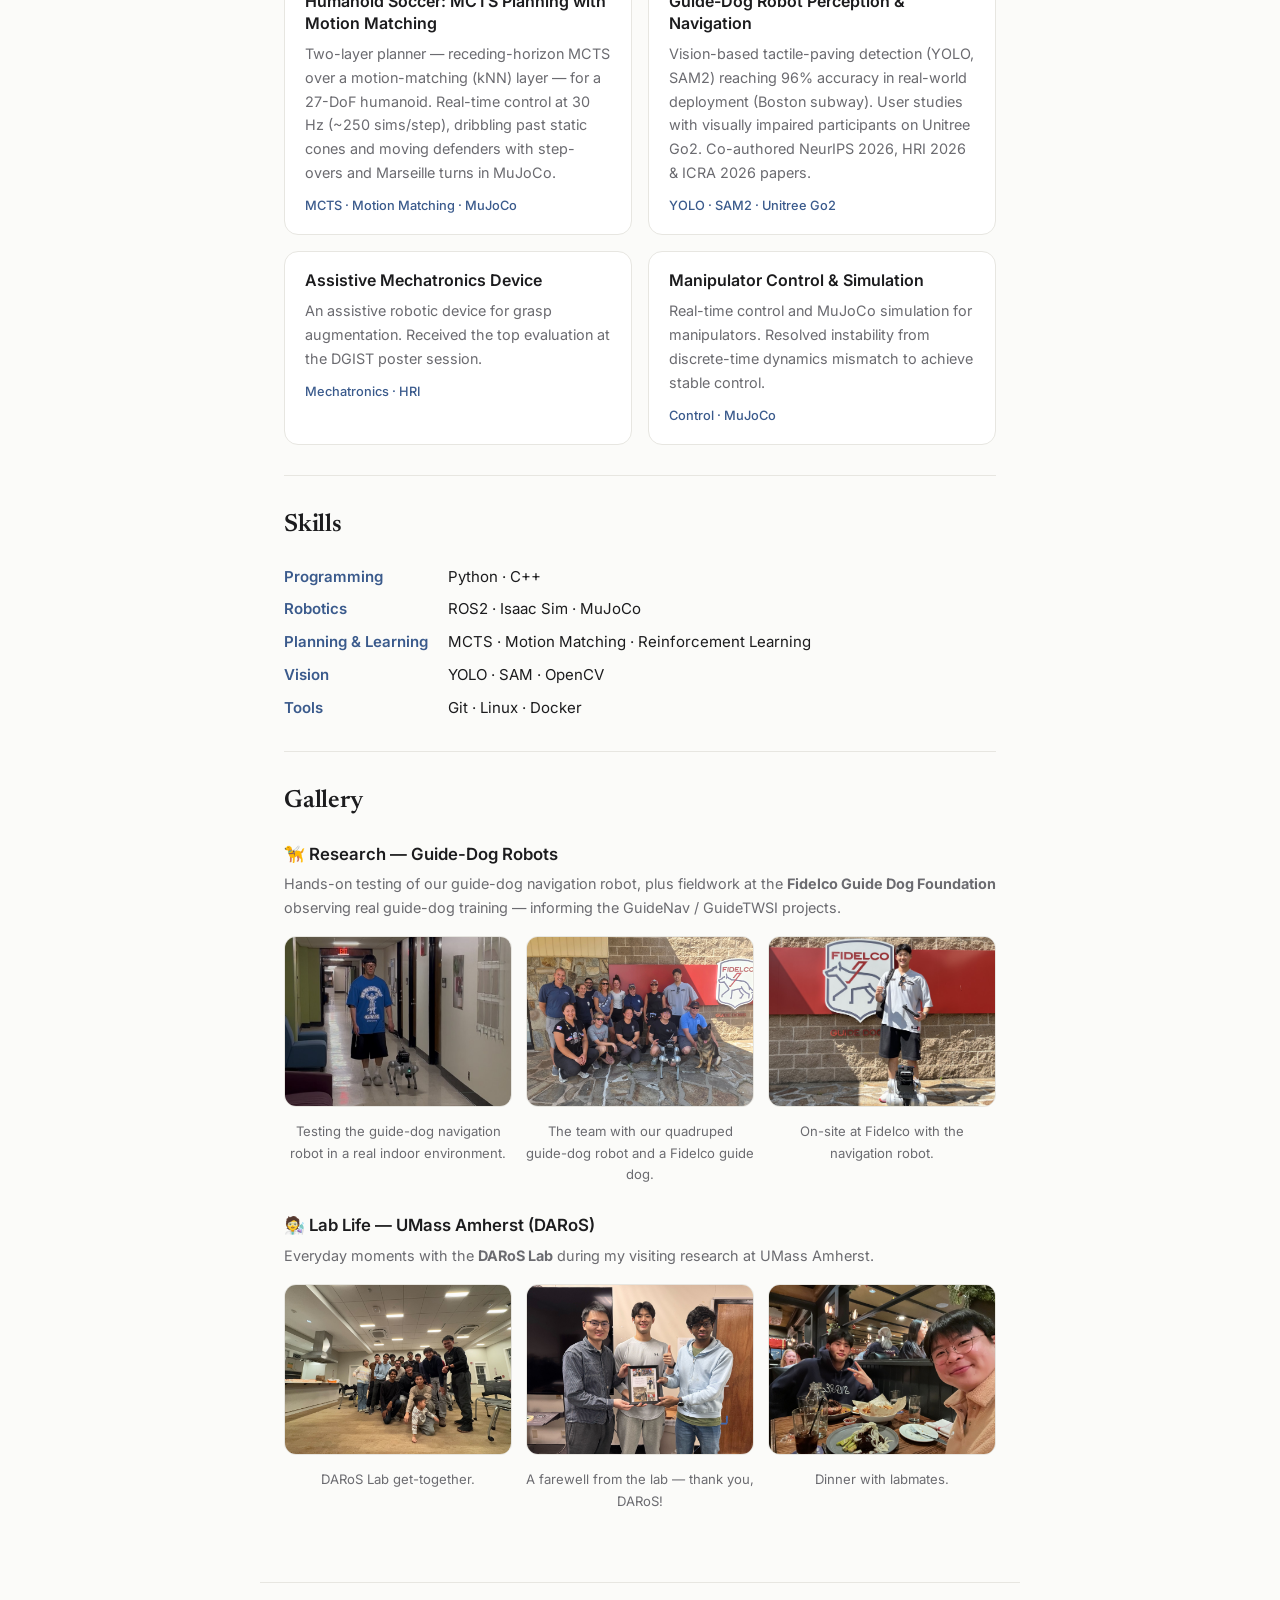
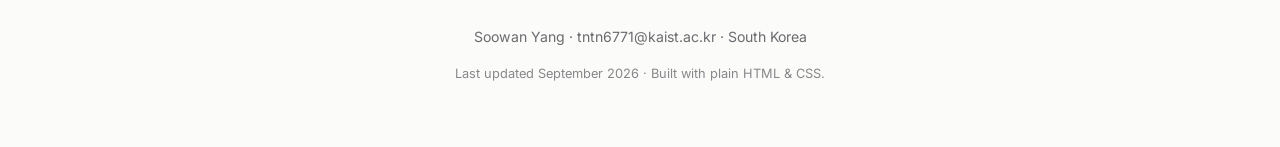
==== commit c474ca86: "NavAble video preview + project page; rebalance hero layout Co-Authored-By: Claude Opus 5.5 <noreply" ====
--- a/index.html
+++ b/index.html
@@ -75,12 +75,21 @@
   <main id="top">
     <!-- ===== HERO / ABOUT ===== -->
     <section id="about" class="hero">
-      <div class="hero-photo">
-        <img src="assets/profile.jpg" alt="Soowan Yang" onerror="this.classList.add('placeholder');this.alt='Add your photo at assets/profile.jpg';" />
+      <div class="hero-head">
+        <div class="hero-photo">
+          <img src="assets/profile.jpg" alt="Soowan Yang" onerror="this.classList.add('placeholder');this.alt='Add your photo at assets/profile.jpg';" />
+        </div>
+        <div class="hero-id">
+          <h1>Soowan Yang</h1>
+          <p class="tagline">Robotics &amp; AI researcher building <strong>robots that move and assist in the real world</strong>.</p>
+          <div class="links">
+            <a class="btn" href="assets/CV_Soowan_Yang.pdf">📄 CV</a>
+            <a class="btn" href="https://scholar.google.com/citations?hl=ko&user=_uDm1scAAAAJ" target="_blank" rel="noopener">🎓 Google Scholar</a>
+            <a class="btn" href="mailto:tntn6771@kaist.ac.kr">📧 Email</a>
+          </div>
+        </div>
       </div>
       <div class="hero-text">
-        <h1>Soowan Yang</h1>
-        <p class="tagline">Robotics &amp; AI researcher building <strong>robots that move and assist in the real world</strong>.</p>
         <p class="bio">
           I'm an <strong>incoming M.S.–Ph.D. integrated student</strong> at the
           <a href="https://gsai.kaist.ac.kr/?lang=ko" target="_blank" rel="noopener"><strong>KAIST Kim Jaechul Graduate School of AI</strong></a> (starting Feb 2027),
@@ -96,11 +105,6 @@
           Previously a Visiting Researcher in the <a href="https://daroslab.github.io/" target="_blank" rel="noopener"><strong>DARoS Lab at UMass Amherst</strong></a>,
           and an exchange student at <strong>UC Berkeley</strong>.
         </p>
-        <div class="links">
-          <a class="btn" href="assets/CV_Soowan_Yang.pdf">📄 CV</a>
-          <a class="btn" href="https://scholar.google.com/citations?hl=ko&user=_uDm1scAAAAJ" target="_blank" rel="noopener">🎓 Google Scholar</a>
-          <a class="btn" href="mailto:tntn6771@kaist.ac.kr">📧 Email</a>
-        </div>
       </div>
     </section>
 
@@ -136,7 +140,10 @@
       <p class="hint"><sup>*</sup> denotes my contribution as a co-author.</p>
 
       <article class="pub">
-        <div class="pub-thumb" aria-hidden="true"><span>NeurIPS<br />2026</span></div>
+        <a class="pub-video" href="https://guidedogrobot-navable.github.io/" target="_blank" rel="noopener" aria-label="Open NavAble project page">
+          <video src="assets/videos/navable-loop.mp4" autoplay muted loop playsinline preload="metadata"></video>
+          <span class="play-badge">▶</span>
+        </a>
         <div class="pub-body">
           <h3>NavAble: A Large-Scale Dataset and Synthetic Data Generation Pipeline for Blind Navigation</h3>
           <p class="authors authors-collapsible">
@@ -145,9 +152,11 @@
             <button type="button" class="authors-toggle" aria-expanded="false">and 9 more authors</button>
             <span class="authors-note"><sup>†</sup> equal contribution</span>
           </p>
-          <p class="venue"><em>Conference on Neural Information Processing Systems (NeurIPS), Evaluations &amp; Datasets Track</em>, 2026</p>
+          <p class="venue" style="white-space:normal"><em>Conference on Neural Information Processing Systems (NeurIPS), Evaluations &amp; Datasets Track</em>, 2026</p>
+          <p class="badges"><span class="badge award">Poster · arXiv &amp; dataset release coming soon</span></p>
           <p class="pub-links">
-            <span class="badge award">Poster · arXiv &amp; dataset release coming soon</span>
+            <a href="https://guidedogrobot-navable.github.io/" target="_blank" rel="noopener">Project Page</a>
+            <a href="https://guidedogrobot-navable.github.io/static/videos/navable-demo.mp4" target="_blank" rel="noopener">▶ Video</a>
           </p>
         </div>
       </article>
--- a/style.css
+++ b/style.css
@@ -75,26 +75,26 @@
 }
 
 /* ===== HERO ===== */
-.hero {
-  display: flex; gap: 36px; align-items: flex-start;
-  padding: 54px 0 30px;
-}
-.hero-photo { flex: 0 0 180px; }
+.hero { padding: 48px 0 26px; }
+.hero-head { display: flex; gap: 32px; align-items: center; margin-bottom: 24px; }
+.hero-id { flex: 1; min-width: 0; }
+.hero-photo { flex: 0 0 160px; }
 .hero-photo img {
-  width: 180px; height: 180px; object-fit: cover; border-radius: 50%;
+  display: block; width: 160px; height: 160px; object-fit: cover; border-radius: 50%;
   border: 4px solid var(--surface); box-shadow: 0 8px 30px rgba(0,0,0,.12);
 }
 .hero-photo img.placeholder {
   object-fit: contain; background: var(--accent-soft); padding: 30px;
   color: var(--muted); font-size: .7rem;
 }
-.hero-text { flex: 1; min-width: 0; }
-.hero-text h1 {
+.hero-text .bio:last-child { margin-bottom: 0; }
+.hero h1 {
   font-family: 'Newsreader', serif; font-weight: 600; font-size: 2.3rem;
   margin: 0 0 6px; letter-spacing: -.02em;
 }
 .hero-text h1 .hangul { font-size: 1.2rem; color: var(--muted); font-weight: 400; margin-left: 6px; }
-.tagline { font-size: 1.05rem; color: var(--text); margin: 0 0 16px; }
+.tagline { font-size: 1.05rem; color: var(--text); margin: 0; }
+.hero-id .links { margin-top: 16px; }
 .bio { color: var(--muted); margin: 0 0 12px; font-size: .96rem; }
 .bio strong { color: var(--text); font-weight: 600; }
 
@@ -250,11 +250,13 @@
 
 /* ===== RESPONSIVE ===== */
 @media (max-width: 640px) {
-  .nav-links { gap: 14px; }
+  .nav-links { gap: 14px; min-width: 0; overflow-x: auto; scrollbar-width: none; white-space: nowrap; }
   .nav-links a { font-size: .82rem; }
   .nav-brand { font-size: 1rem; }
-  .hero { flex-direction: column; align-items: center; text-align: center; gap: 20px; padding-top: 36px; }
-  .hero-text h1 { font-size: 1.9rem; }
+  .hero { padding-top: 36px; }
+  .hero-head { flex-direction: column; text-align: center; gap: 18px; }
+  .hero-photo { flex: none; }
+  .hero h1 { font-size: 1.9rem; }
   .links { justify-content: center; }
   .news li { flex-direction: column; gap: 2px; }
   .news .date { flex: none; }
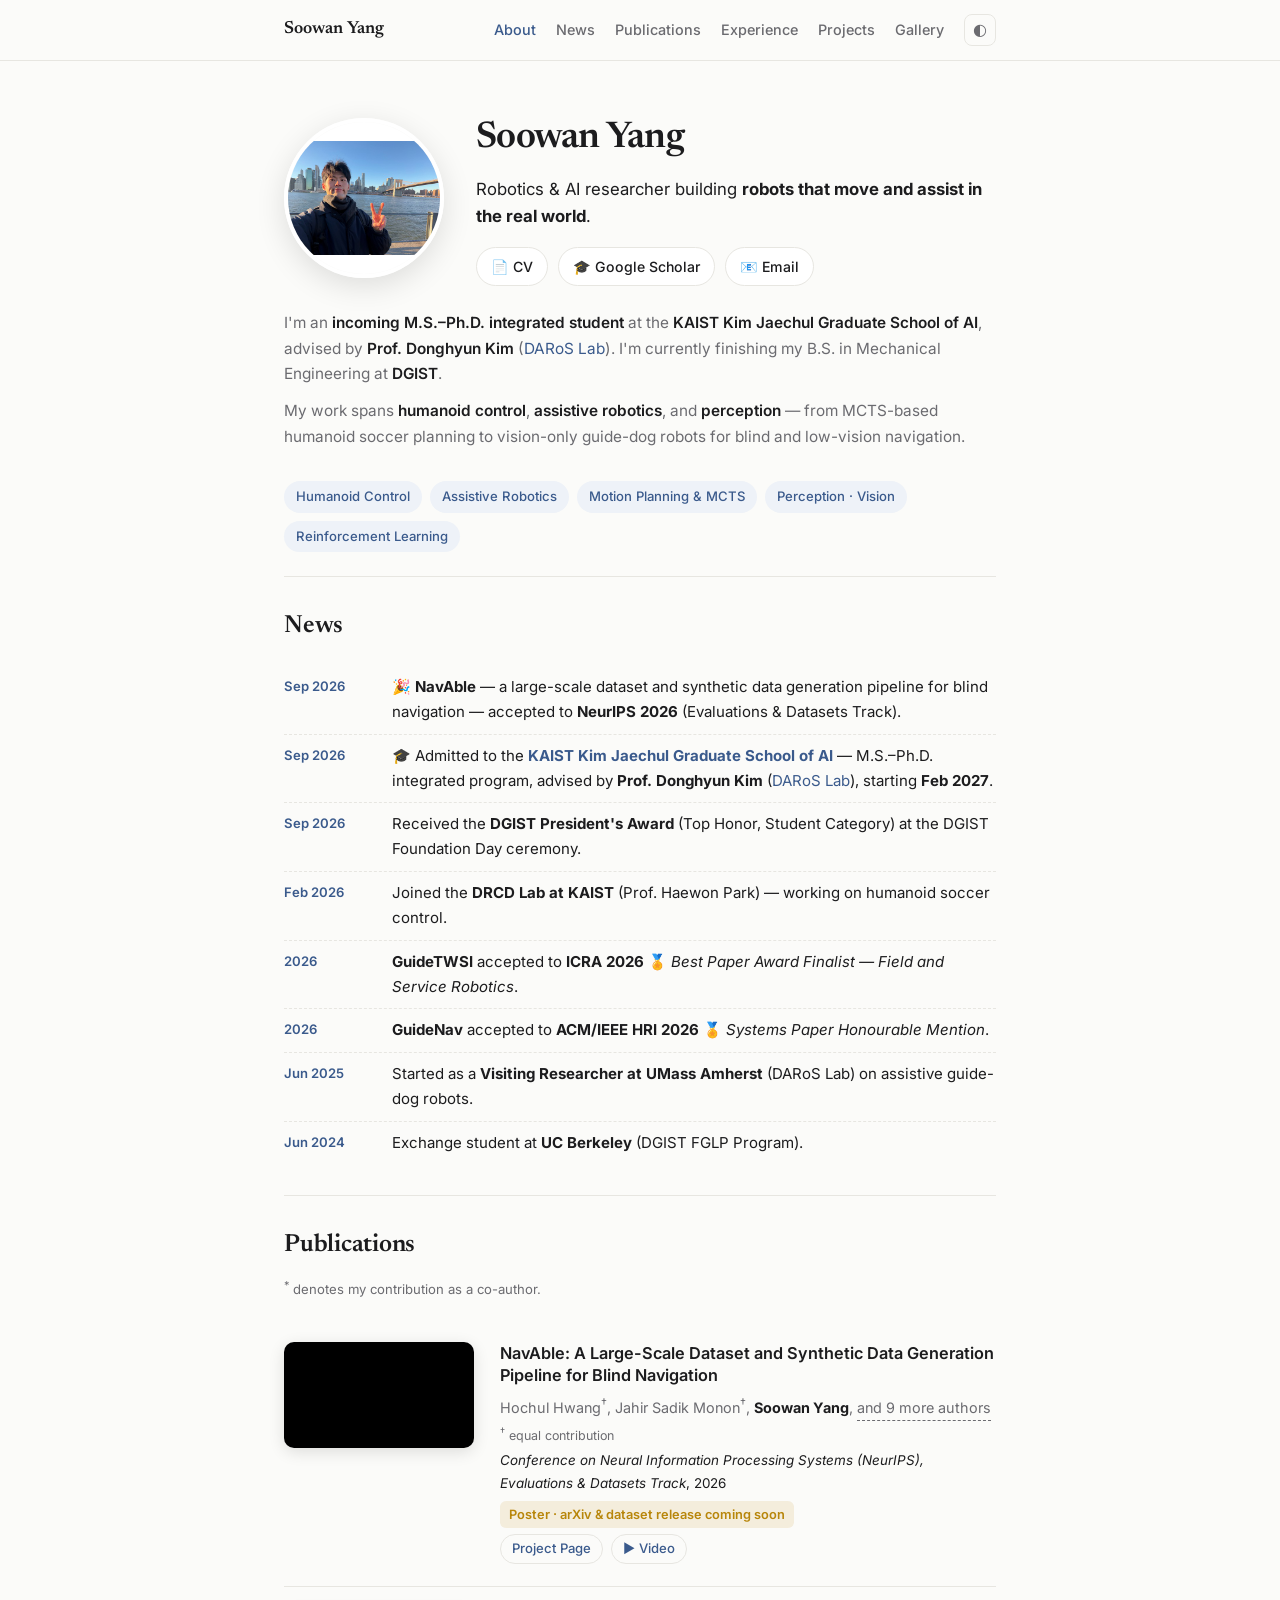
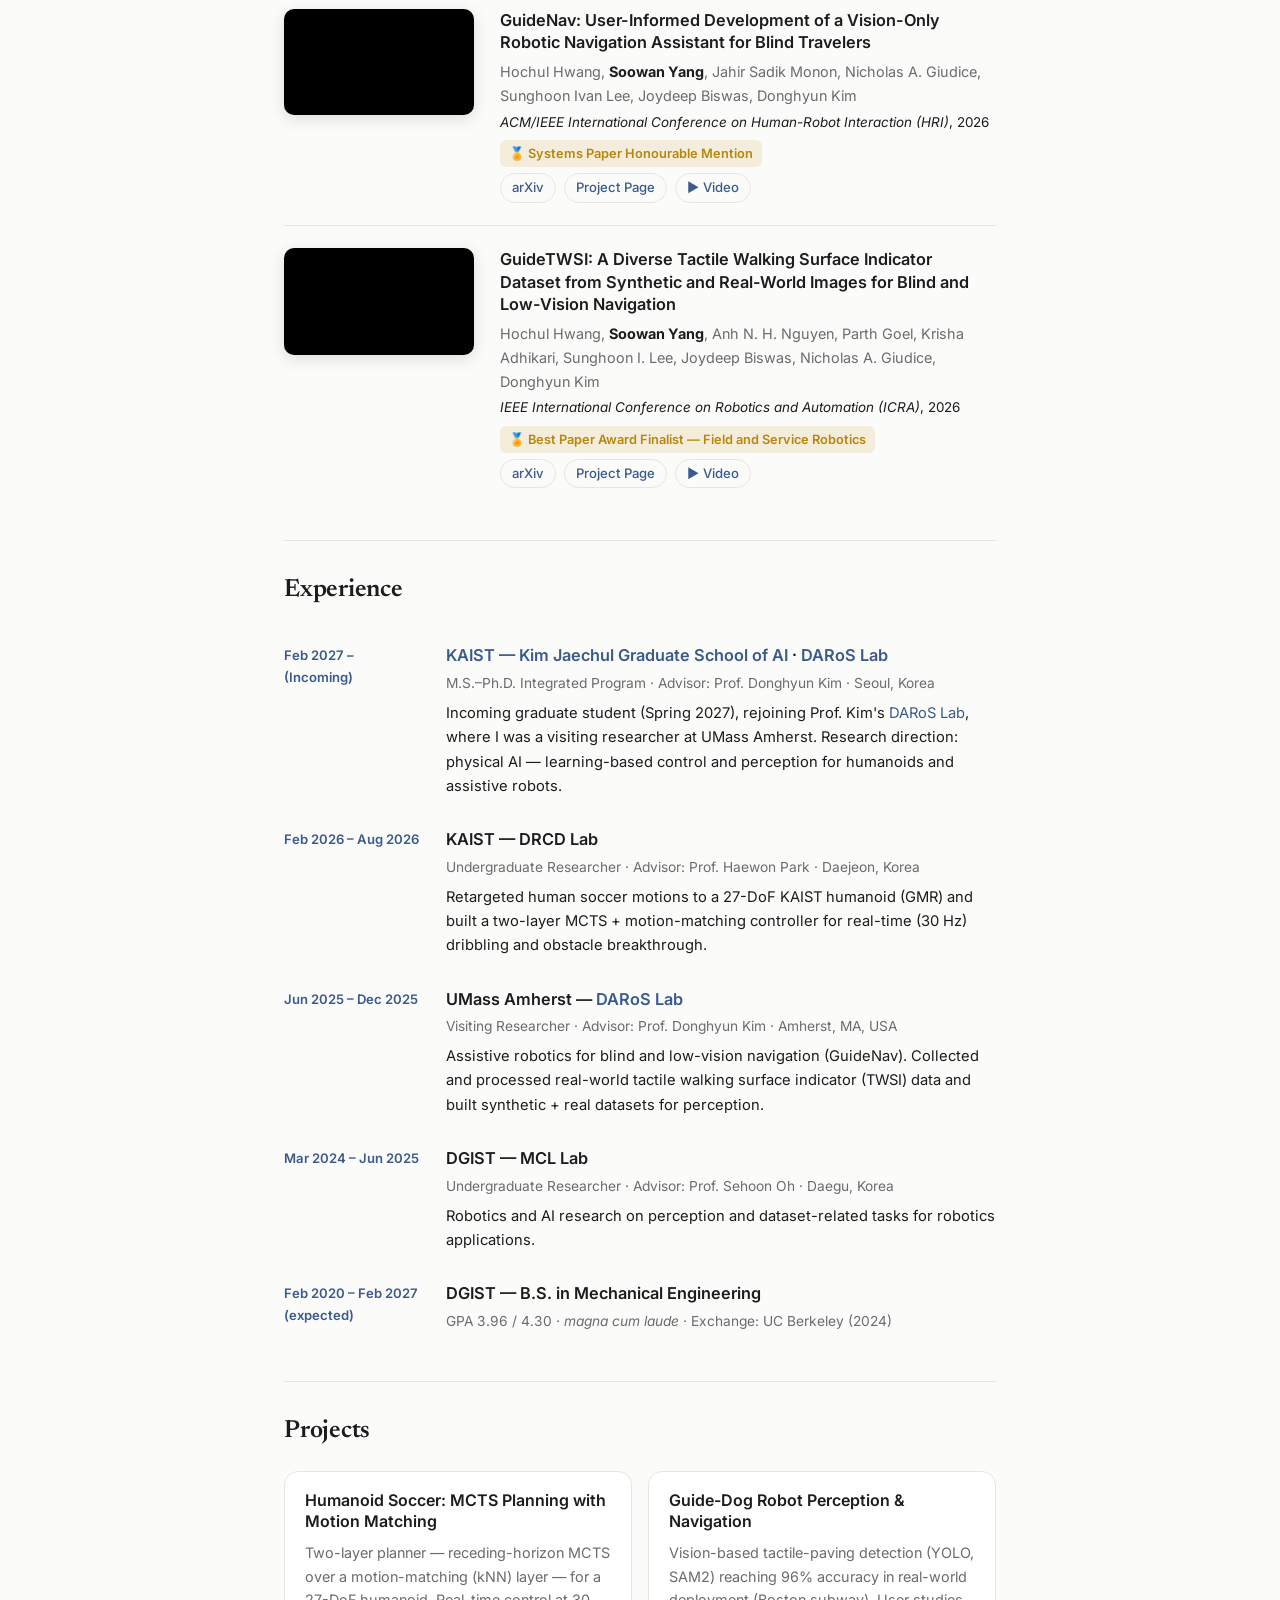
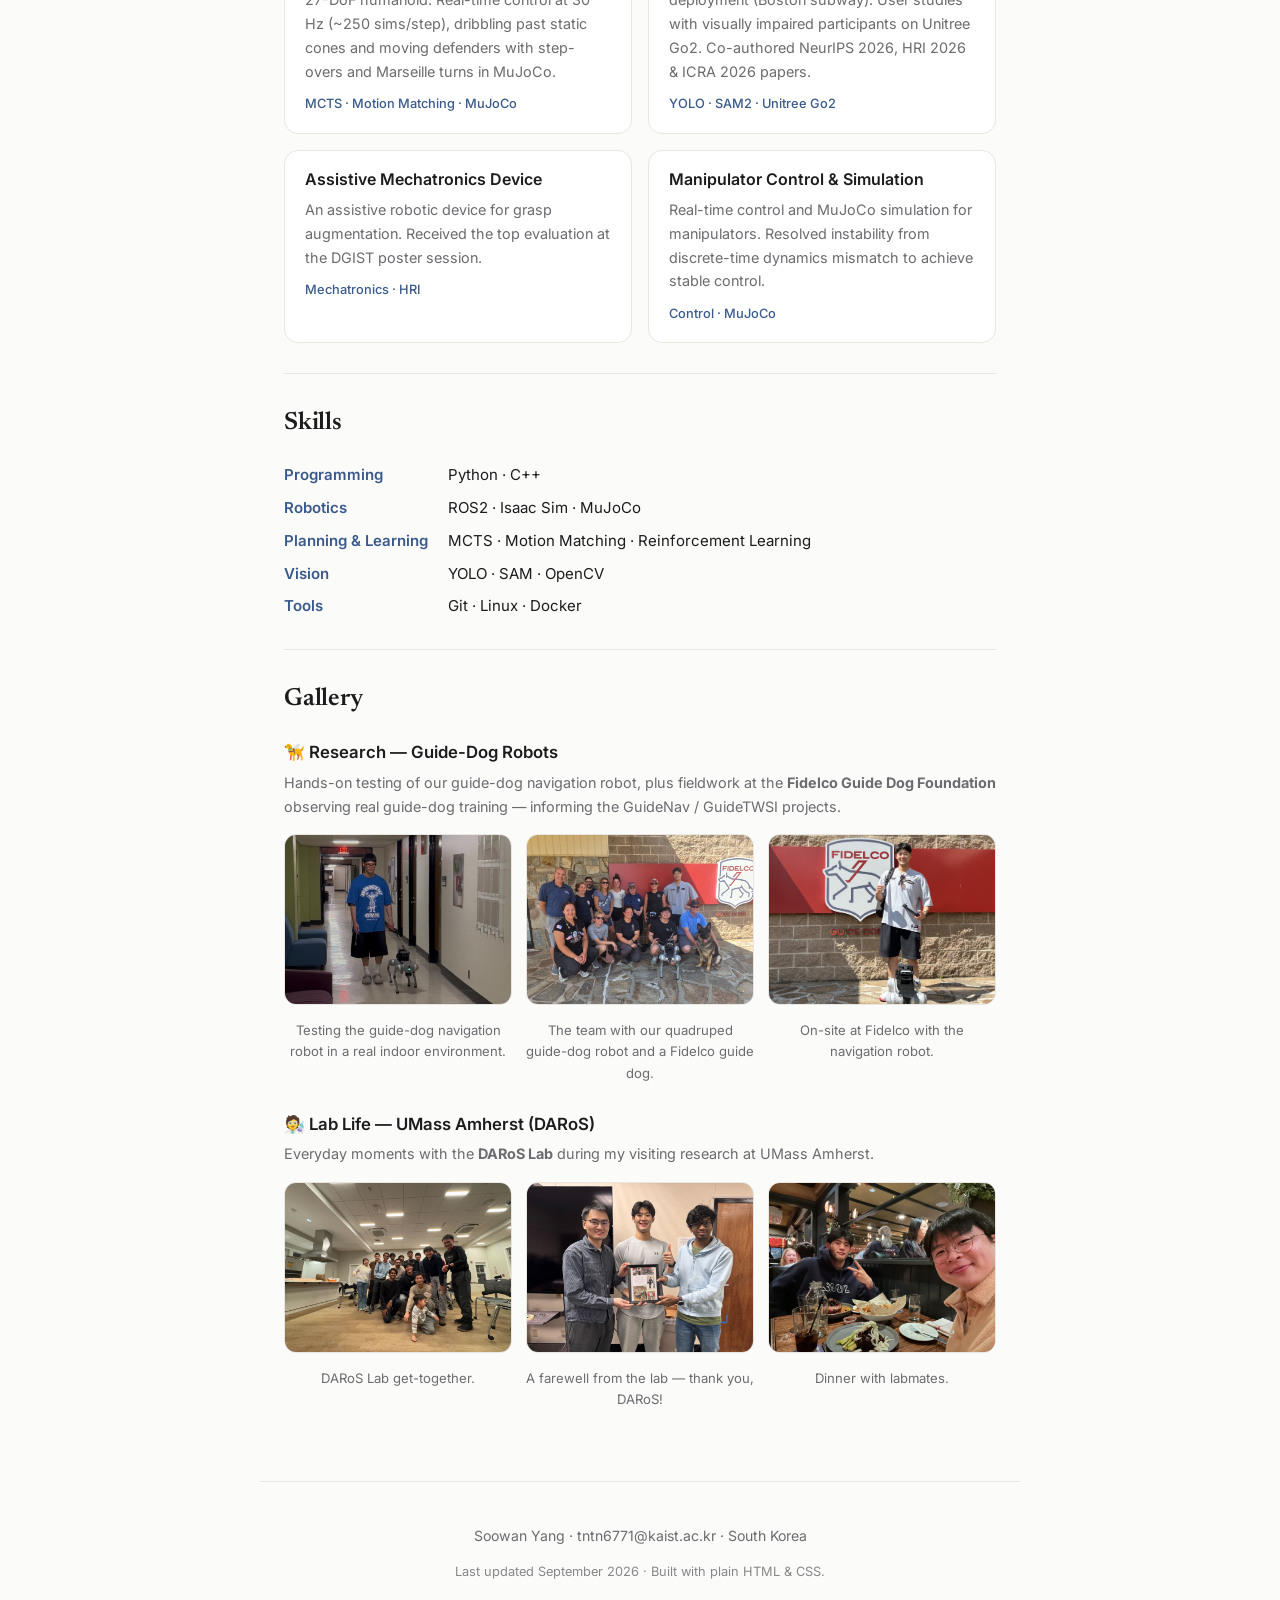
==== commit 9dd661e5: "Trim bio: drop details already covered in Experience/News Co-Authored-By: Claude Opus 5.5 <noreply@a" ====
--- a/index.html
+++ b/index.html
@@ -92,18 +92,14 @@
       <div class="hero-text">
         <p class="bio">
           I'm an <strong>incoming M.S.–Ph.D. integrated student</strong> at the
-          <a href="https://gsai.kaist.ac.kr/?lang=ko" target="_blank" rel="noopener"><strong>KAIST Kim Jaechul Graduate School of AI</strong></a> (starting Feb 2027),
+          <a href="https://gsai.kaist.ac.kr/?lang=ko" target="_blank" rel="noopener"><strong>KAIST Kim Jaechul Graduate School of AI</strong></a>,
           advised by <strong>Prof. Donghyun Kim</strong> (<a href="https://daroslab.github.io/" target="_blank" rel="noopener">DARoS Lab</a>).
-          I'm currently finishing my B.S. in Mechanical Engineering at <strong>DGIST</strong>
-          (GPA 3.96/4.30, <em>magna cum laude</em>). Most recently I was a researcher in the
-          <a href="#experience">DRCD Lab at KAIST</a> with Prof. Haewon Park, working on humanoid soccer control.
+          I'm currently finishing my B.S. in Mechanical Engineering at <strong>DGIST</strong>.
         </p>
         <p class="bio">
           My work spans <strong>humanoid control</strong>, <strong>assistive robotics</strong>,
           and <strong>perception</strong> — from MCTS-based humanoid soccer planning to
           vision-only guide-dog robots for blind and low-vision navigation.
-          Previously a Visiting Researcher in the <a href="https://daroslab.github.io/" target="_blank" rel="noopener"><strong>DARoS Lab at UMass Amherst</strong></a>,
-          and an exchange student at <strong>UC Berkeley</strong>.
         </p>
       </div>
     </section>
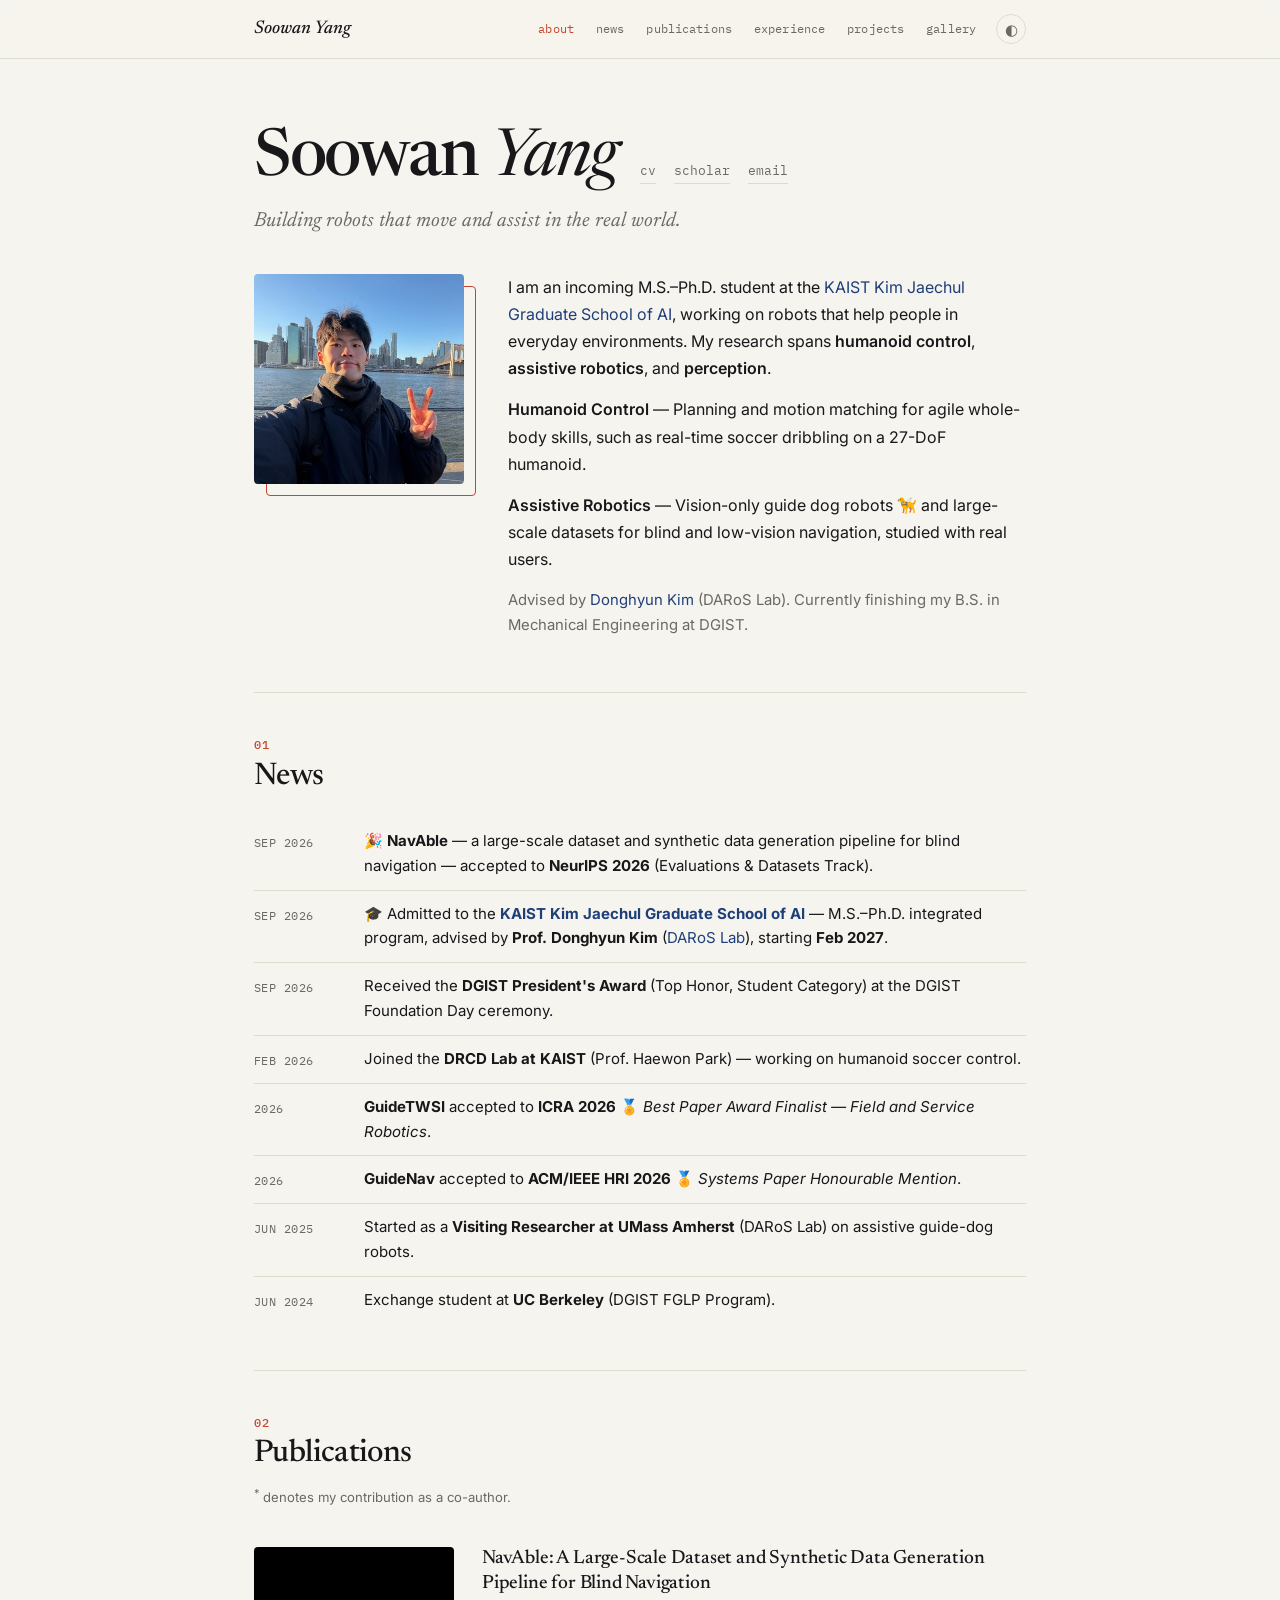
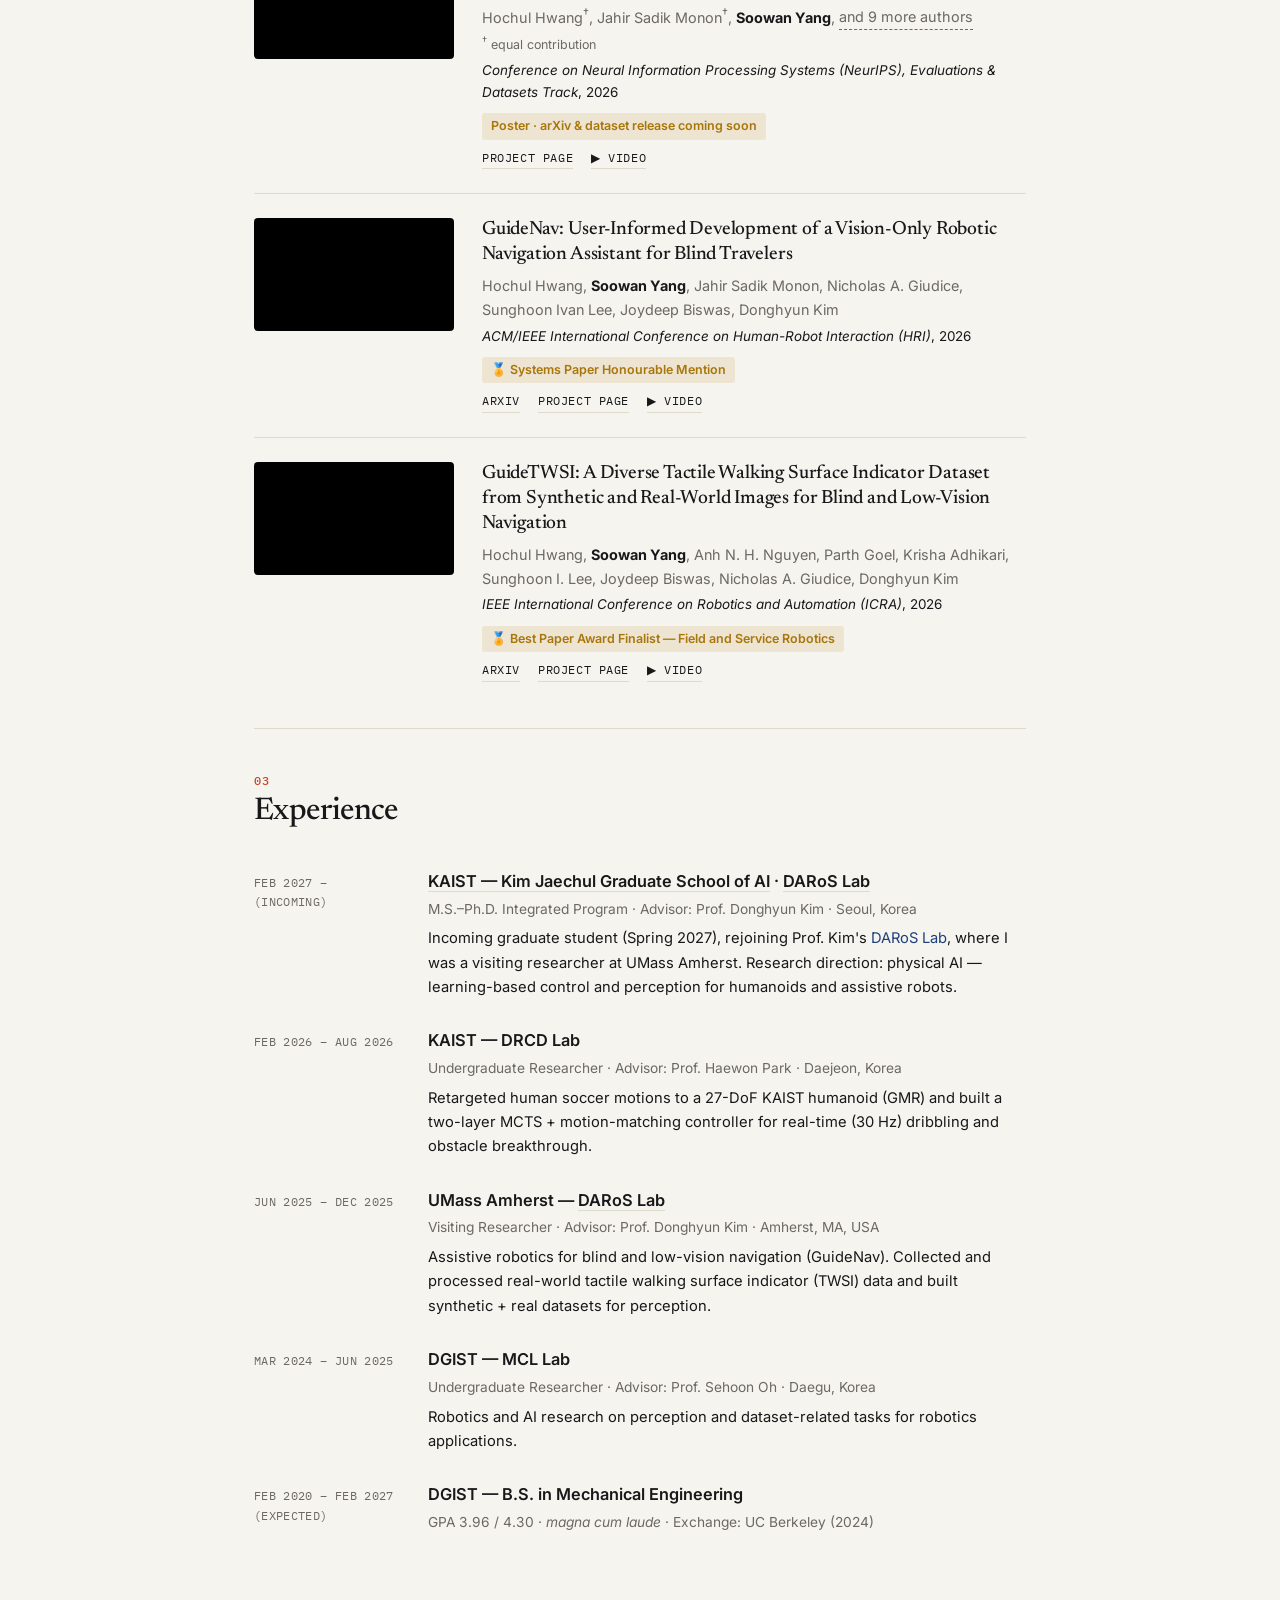
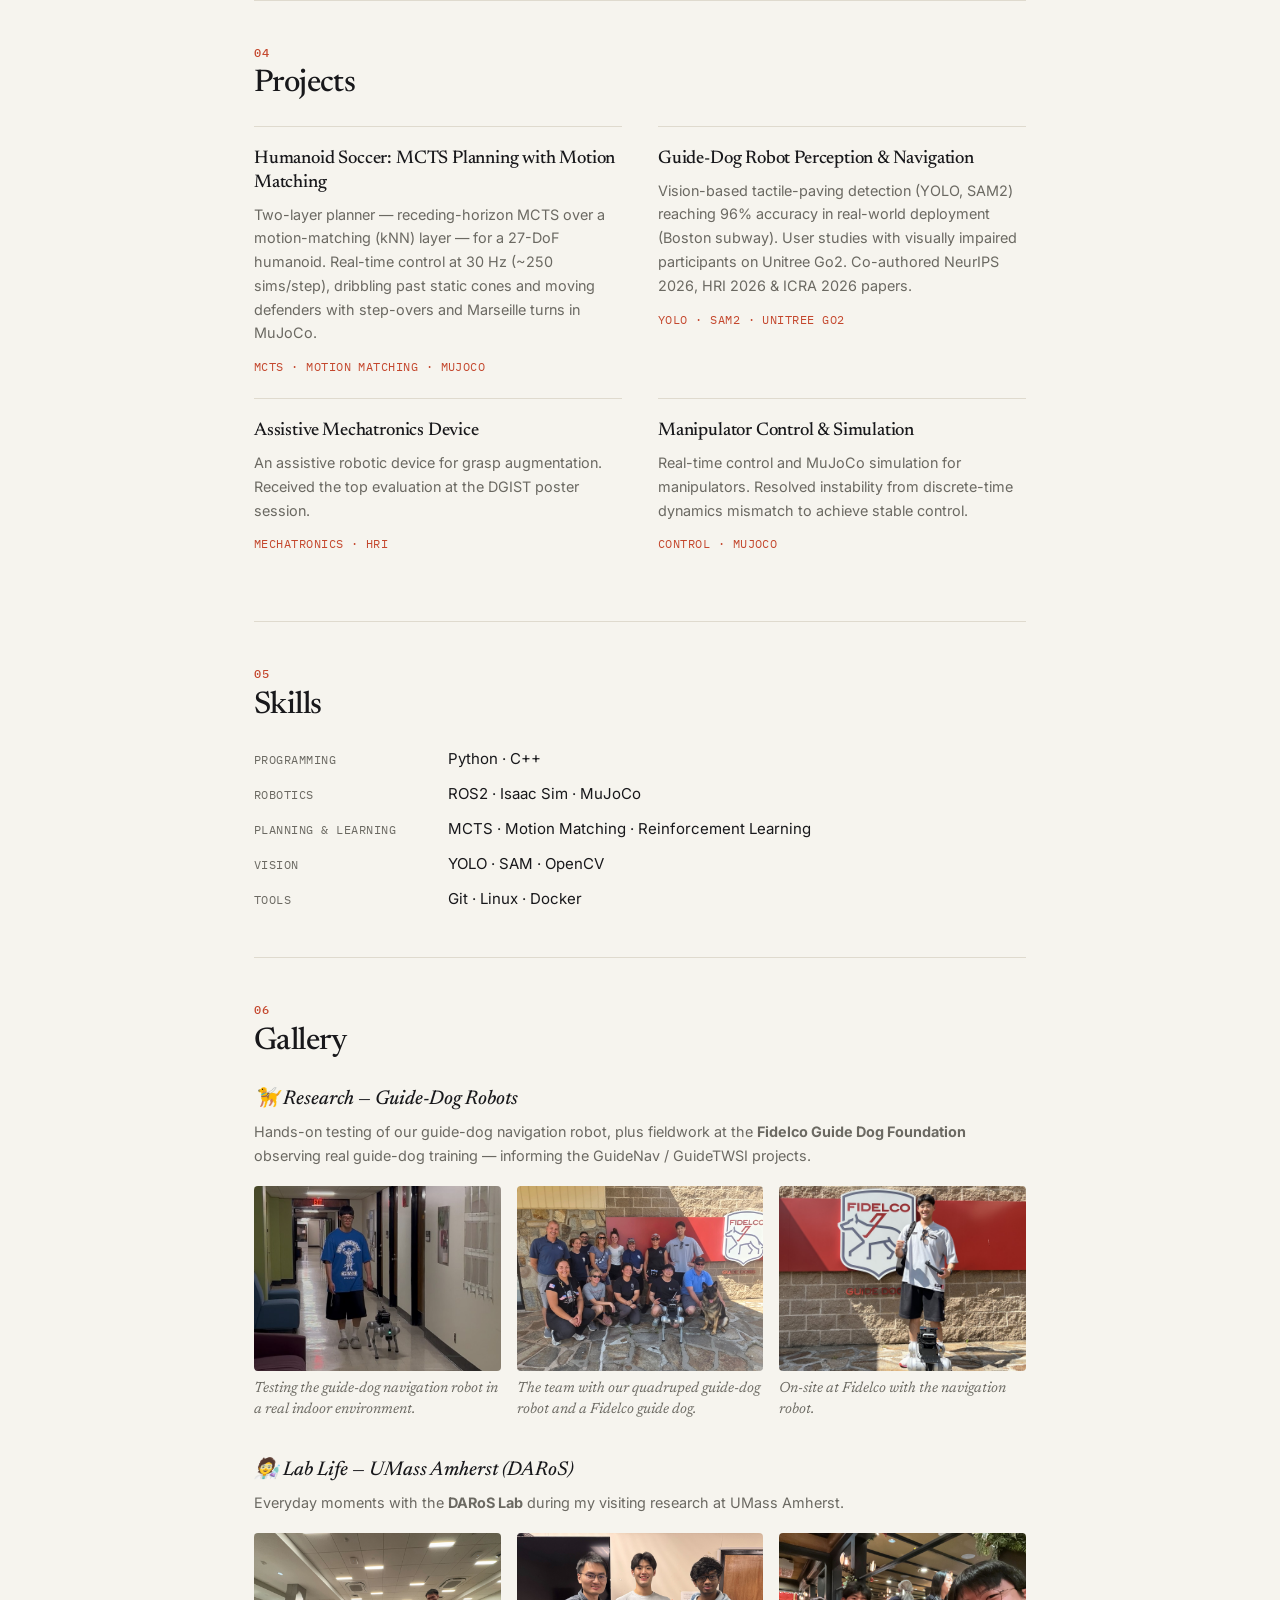
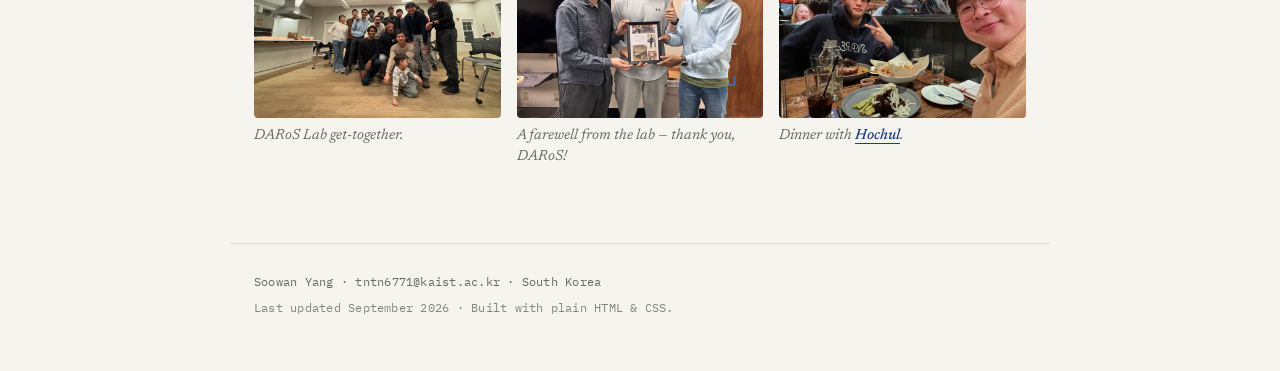
==== commit 79993130: "Editorial redesign: structured bio, square portrait, refined type Co-Authored-By: Claude Opus 5.5 <n" ====
--- a/index.html
+++ b/index.html
@@ -52,7 +52,7 @@
 
   <link rel="preconnect" href="https://fonts.googleapis.com" />
   <link rel="preconnect" href="https://fonts.gstatic.com" crossorigin />
-  <link href="https://fonts.googleapis.com/css2?family=Inter:wght@400;500;600;700&family=Newsreader:ital,opsz,wght@0,6..72,400;0,6..72,500;0,6..72,600;1,6..72,400&display=swap" rel="stylesheet" />
+  <link href="https://fonts.googleapis.com/css2?family=IBM+Plex+Mono:wght@400;500&family=Inter:wght@400;500;600;700&family=Newsreader:ital,opsz,wght@0,6..72,400;0,6..72,500;0,6..72,600;1,6..72,400;1,6..72,500&display=swap" rel="stylesheet" />
   <link rel="stylesheet" href="style.css" />
 </head>
 <body>
@@ -75,43 +75,39 @@
   <main id="top">
     <!-- ===== HERO / ABOUT ===== -->
     <section id="about" class="hero">
-      <div class="hero-head">
+      <div class="hero-top">
+        <h1>Soowan <em>Yang</em></h1>
+        <nav class="hero-links" aria-label="Profile links">
+          <a href="assets/CV_Soowan_Yang.pdf">cv</a>
+          <a href="https://scholar.google.com/citations?hl=ko&user=_uDm1scAAAAJ" target="_blank" rel="noopener">scholar</a>
+          <a href="mailto:tntn6771@kaist.ac.kr">email</a>
+        </nav>
+      </div>
+      <p class="tagline">Building robots that move and assist in the real world.</p>
+      <div class="hero-body">
         <div class="hero-photo">
-          <img src="assets/profile.jpg" alt="Soowan Yang" onerror="this.classList.add('placeholder');this.alt='Add your photo at assets/profile.jpg';" />
-        </div>
-        <div class="hero-id">
-          <h1>Soowan Yang</h1>
-          <p class="tagline">Robotics &amp; AI researcher building <strong>robots that move and assist in the real world</strong>.</p>
-          <div class="links">
-            <a class="btn" href="assets/CV_Soowan_Yang.pdf">📄 CV</a>
-            <a class="btn" href="https://scholar.google.com/citations?hl=ko&user=_uDm1scAAAAJ" target="_blank" rel="noopener">🎓 Google Scholar</a>
-            <a class="btn" href="mailto:tntn6771@kaist.ac.kr">📧 Email</a>
-          </div>
-        </div>
-      </div>
-      <div class="hero-text">
-        <p class="bio">
-          I'm an <strong>incoming M.S.–Ph.D. integrated student</strong> at the
-          <a href="https://gsai.kaist.ac.kr/?lang=ko" target="_blank" rel="noopener"><strong>KAIST Kim Jaechul Graduate School of AI</strong></a>,
-          advised by <strong>Prof. Donghyun Kim</strong> (<a href="https://daroslab.github.io/" target="_blank" rel="noopener">DARoS Lab</a>).
-          I'm currently finishing my B.S. in Mechanical Engineering at <strong>DGIST</strong>.
-        </p>
-        <p class="bio">
-          My work spans <strong>humanoid control</strong>, <strong>assistive robotics</strong>,
-          and <strong>perception</strong> — from MCTS-based humanoid soccer planning to
-          vision-only guide-dog robots for blind and low-vision navigation.
-        </p>
-      </div>
-    </section>
-
-    <!-- ===== RESEARCH INTERESTS ===== -->
-    <section class="interests">
-      <div class="chip-row">
-        <span class="chip">Humanoid Control</span>
-        <span class="chip">Assistive Robotics</span>
-        <span class="chip">Motion Planning &amp; MCTS</span>
-        <span class="chip">Perception · Vision</span>
-        <span class="chip">Reinforcement Learning</span>
+          <img src="assets/profile-square.jpg" alt="Soowan Yang" />
+        </div>
+        <div class="hero-text">
+          <p>
+            I am an incoming M.S.–Ph.D. student at the
+            <a href="https://gsai.kaist.ac.kr/?lang=ko" target="_blank" rel="noopener">KAIST Kim Jaechul Graduate School of AI</a>,
+            working on robots that help people in everyday environments. My research spans
+            <strong>humanoid control</strong>, <strong>assistive robotics</strong>, and <strong>perception</strong>.
+          </p>
+          <p>
+            <strong>Humanoid Control</strong> — Planning and motion matching for agile whole-body skills,
+            such as real-time soccer dribbling on a 27-DoF humanoid.
+          </p>
+          <p>
+            <strong>Assistive Robotics</strong> — Vision-only guide dog robots 🦮 and large-scale datasets
+            for blind and low-vision navigation, studied with real users.
+          </p>
+          <p class="advised">
+            Advised by <a href="https://daroslab.github.io/" target="_blank" rel="noopener">Donghyun Kim</a> (DARoS Lab).
+            Currently finishing my B.S. in Mechanical Engineering at DGIST.
+          </p>
+        </div>
       </div>
     </section>
 
@@ -312,8 +308,8 @@
           <figcaption>A farewell from the lab — thank you, DARoS!</figcaption>
         </figure>
         <figure>
-          <img src="assets/lab/daros-dinner.jpg" alt="Dinner with labmates" loading="lazy" />
-          <figcaption>Dinner with labmates.</figcaption>
+          <img src="assets/lab/daros-dinner.jpg" alt="Dinner with Hochul Hwang" loading="lazy" />
+          <figcaption>Dinner with <a href="https://hchlhwang.github.io/" target="_blank" rel="noopener">Hochul</a>.</figcaption>
         </figure>
       </div>
     </section>
@@ -350,6 +346,14 @@
     }, { rootMargin: '-45% 0px -50% 0px' });
     sections.forEach(s => obs.observe(s));
 
+    // Gentle reveal on scroll (skipped when the visitor prefers reduced motion)
+    if (!window.matchMedia('(prefers-reduced-motion: reduce)').matches && 'IntersectionObserver' in window) {
+      const io = new IntersectionObserver((entries) => {
+        entries.forEach(e => { if (e.isIntersecting) { e.target.classList.add('in'); io.unobserve(e.target); } });
+      }, { rootMargin: '0px 0px -8% 0px' });
+      document.querySelectorAll('main .block').forEach(el => { el.classList.add('reveal'); io.observe(el); });
+    }
+
     // Lightbox for gallery images
     const lightbox = document.getElementById('lightbox');
     const lightboxImg = lightbox.querySelector('img');
--- a/style.css
+++ b/style.css
@@ -1,24 +1,28 @@
 :root {
-  --bg: #fbfbf9;
-  --surface: #ffffff;
-  --text: #1c1c1e;
-  --muted: #6b6b70;
-  --line: #e7e6e1;
-  --accent: #3a5a8c;
-  --accent-soft: #eef2f8;
-  --award: #b8860b;
-  --max: 760px;
+  --bg: #f6f4ee;
+  --surface: #fffdf8;
+  --text: #18181b;
+  --muted: #6b6962;
+  --line: #dfdace;
+  --accent: #1f3f7a;
+  --accent-soft: #e9edf5;
+  --hot: #c4472d;
+  --award: #a8760a;
+  --max: 820px;
+  --serif: 'Newsreader', Georgia, serif;
+  --mono: 'IBM Plex Mono', ui-monospace, Menlo, monospace;
 }
 
 :root[data-theme="dark"] {
-  --bg: #141416;
-  --surface: #1c1c1f;
-  --text: #ececf0;
-  --muted: #9a9aa2;
-  --line: #2c2c30;
-  --accent: #8ab0e0;
-  --accent-soft: #20262f;
-  --award: #d9af4e;
+  --bg: #111113;
+  --surface: #19191c;
+  --text: #ecebe7;
+  --muted: #9b9992;
+  --line: #2b2a2e;
+  --accent: #9fb9ea;
+  --accent-soft: #1c2230;
+  --hot: #ef8468;
+  --award: #dcb256;
 }
 
 * { box-sizing: border-box; }
@@ -35,8 +39,10 @@
   font-size: 16px;
 }
 
+::selection { background: var(--hot); color: #fff; }
+
 a { color: var(--accent); text-decoration: none; }
-a:hover { text-decoration: underline; }
+a:hover { text-decoration: underline; text-underline-offset: 3px; }
 
 /* ===== NAV ===== */
 .nav {
@@ -50,95 +56,93 @@
   display: flex; align-items: center; gap: 20px;
 }
 .nav-brand {
-  font-family: 'Newsreader', serif; font-weight: 600; font-size: 1.1rem;
+  font-family: var(--serif); font-style: italic; font-weight: 500; font-size: 1.15rem;
   color: var(--text); white-space: nowrap;
 }
-.nav-links { display: flex; gap: 20px; margin-left: auto; }
+.nav-brand:hover { text-decoration: none; color: var(--hot); }
+.nav-links { display: flex; gap: 22px; margin-left: auto; }
 .nav-links a {
-  color: var(--muted); font-size: 0.9rem; font-weight: 500;
-  transition: color .15s;
-}
-.nav-links a:hover, .nav-links a.active { color: var(--accent); text-decoration: none; }
+  color: var(--muted); font-family: var(--mono); font-size: .76rem;
+  text-transform: lowercase; letter-spacing: .01em; transition: color .15s;
+}
+.nav-links a:hover, .nav-links a.active { color: var(--hot); text-decoration: none; }
 .theme-toggle {
   background: none; border: 1px solid var(--line); color: var(--muted);
-  width: 32px; height: 32px; border-radius: 8px; cursor: pointer; font-size: 1rem;
+  width: 30px; height: 30px; border-radius: 50%; cursor: pointer; font-size: .95rem;
   line-height: 1; display: grid; place-items: center;
 }
-.theme-toggle:hover { color: var(--accent); border-color: var(--accent); }
+.theme-toggle:hover { color: var(--hot); border-color: var(--hot); }
 
 /* ===== LAYOUT ===== */
-main { max-width: var(--max); margin: 0 auto; padding: 0 24px; }
-.block { padding: 30px 0; border-top: 1px solid var(--line); }
+main { max-width: var(--max); margin: 0 auto; padding: 0 24px; counter-reset: sec; }
+.block { padding: 46px 0; border-top: 1px solid var(--line); }
 .block h2 {
-  font-family: 'Newsreader', serif; font-weight: 600; font-size: 1.55rem;
-  margin: 0 0 18px; letter-spacing: -.01em;
-}
+  font-family: var(--serif); font-weight: 500; font-size: 1.95rem;
+  margin: 0 0 24px; letter-spacing: -.02em; line-height: 1.1;
+}
+.block h2::before {
+  counter-increment: sec; content: counter(sec, decimal-leading-zero);
+  display: block; font-family: var(--mono); font-size: .72rem; font-weight: 500;
+  letter-spacing: .08em; color: var(--hot); margin-bottom: 8px;
+}
+.reveal { opacity: 0; transform: translateY(14px); transition: opacity .6s ease, transform .6s ease; }
+.reveal.in { opacity: 1; transform: none; }
 
 /* ===== HERO ===== */
-.hero { padding: 48px 0 26px; }
-.hero-head { display: flex; gap: 32px; align-items: center; margin-bottom: 24px; }
-.hero-id { flex: 1; min-width: 0; }
-.hero-photo { flex: 0 0 160px; }
+.hero { padding: 68px 0 54px; }
+.hero-top { display: flex; align-items: baseline; flex-wrap: wrap; gap: 6px 24px; }
+.hero h1 {
+  font-family: var(--serif); font-weight: 500; font-size: clamp(2.7rem, 8vw, 4.1rem);
+  line-height: 1; letter-spacing: -.035em; margin: 0;
+}
+.hero h1 em { font-weight: 400; }
+.hero-links { display: flex; gap: 18px; font-family: var(--mono); font-size: .82rem; }
+.hero-links a { color: var(--muted); border-bottom: 1px solid var(--line); padding-bottom: 1px; transition: all .15s; }
+.hero-links a:hover { color: var(--hot); border-color: var(--hot); text-decoration: none; }
+.tagline {
+  font-family: var(--serif); font-style: italic; font-size: 1.28rem; line-height: 1.4;
+  color: var(--muted); margin: 14px 0 38px;
+}
+.hero-body { display: flex; gap: 44px; align-items: flex-start; }
+.hero-photo { position: relative; flex: 0 0 210px; }
+.hero-photo::before {
+  content: ""; position: absolute; inset: 12px -12px -12px 12px;
+  border: 1px solid var(--hot); border-radius: 4px;
+}
 .hero-photo img {
-  display: block; width: 160px; height: 160px; object-fit: cover; border-radius: 50%;
-  border: 4px solid var(--surface); box-shadow: 0 8px 30px rgba(0,0,0,.12);
-}
-.hero-photo img.placeholder {
-  object-fit: contain; background: var(--accent-soft); padding: 30px;
-  color: var(--muted); font-size: .7rem;
-}
-.hero-text .bio:last-child { margin-bottom: 0; }
-.hero h1 {
-  font-family: 'Newsreader', serif; font-weight: 600; font-size: 2.3rem;
-  margin: 0 0 6px; letter-spacing: -.02em;
-}
-.hero-text h1 .hangul { font-size: 1.2rem; color: var(--muted); font-weight: 400; margin-left: 6px; }
-.tagline { font-size: 1.05rem; color: var(--text); margin: 0; }
-.hero-id .links { margin-top: 16px; }
-.bio { color: var(--muted); margin: 0 0 12px; font-size: .96rem; }
-.bio strong { color: var(--text); font-weight: 600; }
-
-.links { display: flex; flex-wrap: wrap; gap: 10px; margin-top: 18px; }
-.btn {
-  display: inline-flex; align-items: center; gap: 6px;
-  padding: 7px 14px; border: 1px solid var(--line); border-radius: 999px;
-  background: var(--surface); color: var(--text); font-size: .88rem; font-weight: 500;
-  transition: all .15s;
-}
-.btn:hover { border-color: var(--accent); color: var(--accent); text-decoration: none; transform: translateY(-1px); }
-
-/* ===== INTERESTS ===== */
-.interests { padding: 6px 0 24px; }
-.chip-row { display: flex; flex-wrap: wrap; gap: 8px; }
-.chip {
-  font-size: .82rem; padding: 5px 12px; border-radius: 999px;
-  background: var(--accent-soft); color: var(--accent); font-weight: 500;
-}
+  position: relative; display: block; width: 210px; height: 210px;
+  object-fit: cover; border-radius: 4px;
+}
+.hero-text { flex: 1; min-width: 0; }
+.hero-text p { margin: 0 0 14px; font-size: 1rem; line-height: 1.7; }
+.hero-text p:last-child { margin-bottom: 0; }
+.hero-text strong { font-weight: 600; }
+.hero-text .advised { color: var(--muted); font-size: .93rem; }
 
 /* ===== NEWS ===== */
 .news { list-style: none; margin: 0; padding: 0; }
 .news li {
-  display: flex; gap: 16px; padding: 9px 0; font-size: .94rem;
-  border-bottom: 1px dashed var(--line);
+  display: flex; gap: 18px; padding: 11px 0; font-size: .94rem;
+  border-bottom: 1px solid var(--line);
 }
 .news li:last-child { border-bottom: none; }
 .news .date {
-  flex: 0 0 92px; color: var(--accent); font-weight: 600; font-size: .82rem;
-  padding-top: 1px;
+  flex: 0 0 92px; color: var(--muted); font-family: var(--mono); font-size: .74rem;
+  text-transform: uppercase; letter-spacing: .04em; padding-top: 4px;
 }
 .news-body { flex: 1; min-width: 0; }
 
 /* ===== PUBLICATIONS ===== */
-.hint { color: var(--muted); font-size: .82rem; margin: -8px 0 18px; }
+.hint { color: var(--muted); font-size: .82rem; margin: -12px 0 14px; }
 .pub {
-  display: flex; gap: 26px; padding: 22px 0; border-bottom: 1px solid var(--line);
+  display: flex; gap: 28px; padding: 24px 0; border-bottom: 1px solid var(--line);
   align-items: flex-start;
 }
-.pub:last-child { border-bottom: none; }
+.pub:last-child { border-bottom: none; padding-bottom: 0; }
 .pub-video {
-  position: relative; flex: 0 0 190px; aspect-ratio: 16 / 9; border-radius: 10px;
-  overflow: hidden; background: #000; box-shadow: 0 4px 16px rgba(0,0,0,.12);
-  align-self: flex-start; display: block; cursor: pointer;
+  position: relative; flex: 0 0 200px; aspect-ratio: 16 / 9; border-radius: 4px;
+  overflow: hidden; background: #000; align-self: flex-start; display: block; cursor: pointer;
+  transition: transform .2s, box-shadow .2s;
 }
 .pub-video video { width: 100%; height: 100%; display: block; object-fit: cover; }
 .pub-video .play-badge {
@@ -148,17 +152,16 @@
   opacity: 0; transition: opacity .18s; pointer-events: none;
 }
 .pub-video:hover .play-badge { opacity: 1; }
-.pub-video:hover { box-shadow: 0 6px 22px rgba(0,0,0,.22); }
+.pub-video:hover { transform: translateY(-2px); box-shadow: 0 10px 26px rgba(0,0,0,.2); }
 .pub-thumb {
-  flex: 0 0 190px; aspect-ratio: 16 / 9; border-radius: 10px; display: flex;
+  flex: 0 0 200px; aspect-ratio: 16 / 9; border-radius: 4px; display: flex;
   align-items: center; justify-content: center; text-align: center;
-  background: linear-gradient(135deg, var(--accent), color-mix(in srgb, var(--accent) 55%, #000));
-  color: #fff; font-weight: 700; font-size: 1.15rem; line-height: 1.25; letter-spacing: .02em;
-  box-shadow: 0 4px 16px rgba(0,0,0,.12);
+  background: var(--accent); color: #fff; font-family: var(--mono); font-size: .9rem; line-height: 1.3;
 }
 .pub-body { flex: 1; min-width: 0; }
 .pub-body h3 {
-  font-size: 1.02rem; font-weight: 600; margin: 0 0 6px; line-height: 1.4;
+  font-family: var(--serif); font-size: 1.2rem; font-weight: 500; margin: 0 0 6px;
+  line-height: 1.3; letter-spacing: -.01em;
 }
 .authors { font-size: .9rem; color: var(--muted); margin: 0 0 3px; }
 .authors strong { color: var(--text); }
@@ -166,69 +169,80 @@
   background: none; border: 0; padding: 0; font: inherit; color: var(--muted);
   border-bottom: 1px dashed var(--muted); cursor: pointer;
 }
-.authors-toggle:hover { color: var(--accent); border-bottom-color: var(--accent); }
+.authors-toggle:hover { color: var(--hot); border-bottom-color: var(--hot); }
 .authors-note { display: block; font-size: .78rem; margin-top: 2px; }
-.venue { font-size: .84rem; color: var(--text); margin: 0 0 6px; white-space: nowrap; }
-.badges { margin: 0 0 6px; }
+.venue { font-size: .84rem; color: var(--text); margin: 0 0 8px; white-space: nowrap; }
+.badges { margin: 0 0 8px; }
 .badge.award {
-  display: inline-block; font-size: .8rem; font-weight: 600; color: var(--award);
+  display: inline-block; font-size: .78rem; font-weight: 600; color: var(--award);
   background: color-mix(in srgb, var(--award) 12%, transparent);
-  padding: 3px 9px; border-radius: 6px;
-}
-.pub-links { display: flex; flex-wrap: wrap; gap: 8px; margin: 6px 0 0; }
+  padding: 3px 9px; border-radius: 3px;
+}
+.pub-links { display: flex; flex-wrap: wrap; gap: 6px 18px; margin: 8px 0 0; }
 .pub-links a {
-  font-size: .82rem; font-weight: 500; padding: 3px 11px;
-  border: 1px solid var(--line); border-radius: 999px; transition: all .15s;
-}
-.pub-links a:hover { border-color: var(--accent); background: var(--accent-soft); text-decoration: none; }
+  font-family: var(--mono); font-size: .74rem; text-transform: uppercase; letter-spacing: .05em;
+  color: var(--text); border-bottom: 1px solid var(--line); padding-bottom: 1px; transition: all .15s;
+}
+.pub-links a:hover { color: var(--hot); border-color: var(--hot); text-decoration: none; }
 
 /* ===== TIMELINE ===== */
-.timeline { display: flex; flex-direction: column; gap: 4px; }
-.tl-item { display: flex; gap: 22px; padding: 12px 0; }
+.timeline { display: flex; flex-direction: column; }
+.tl-item { display: flex; gap: 24px; padding: 14px 0; }
 .tl-when {
-  flex: 0 0 140px; color: var(--accent); font-weight: 600; font-size: .82rem;
-  padding-top: 3px;
+  flex: 0 0 150px; color: var(--muted); font-family: var(--mono); font-size: .74rem;
+  text-transform: uppercase; letter-spacing: .03em; padding-top: 5px;
 }
 .tl-what h3 { font-size: 1.02rem; font-weight: 600; margin: 0 0 3px; }
+.tl-what h3 a { color: inherit; border-bottom: 1px solid var(--line); }
+.tl-what h3 a:hover { color: var(--hot); border-color: var(--hot); text-decoration: none; }
 .tl-what .role { font-size: .86rem; color: var(--muted); margin: 0 0 6px; }
 .tl-what p { font-size: .92rem; color: var(--text); margin: 0; }
 
 /* ===== PROJECTS ===== */
-.grid { display: grid; grid-template-columns: 1fr 1fr; gap: 16px; }
-.card {
-  background: var(--surface); border: 1px solid var(--line); border-radius: 14px;
-  padding: 18px 20px; transition: all .18s;
-}
-.card:hover { border-color: var(--accent); transform: translateY(-2px); box-shadow: 0 8px 24px rgba(0,0,0,.06); }
-.card h3 { font-size: 1rem; font-weight: 600; margin: 0 0 8px; line-height: 1.35; }
+.grid { display: grid; grid-template-columns: 1fr 1fr; gap: 0 36px; }
+.card { padding: 20px 0 22px; border-top: 1px solid var(--line); transition: border-color .2s; }
+.card:hover { border-top-color: var(--hot); }
+.card h3 {
+  font-family: var(--serif); font-size: 1.15rem; font-weight: 500; margin: 0 0 8px;
+  line-height: 1.3; letter-spacing: -.01em;
+}
 .card p { font-size: .9rem; color: var(--muted); margin: 0; }
-.card .tags { margin-top: 10px; font-size: .8rem; color: var(--accent); font-weight: 500; }
+.card .tags {
+  margin-top: 12px; font-family: var(--mono); font-size: .72rem; color: var(--hot);
+  text-transform: uppercase; letter-spacing: .04em;
+}
 
 /* ===== SKILLS ===== */
-.skills { display: flex; flex-direction: column; gap: 8px; }
+.skills { display: flex; flex-direction: column; gap: 10px; }
 .skills > div { font-size: .94rem; color: var(--text); }
 .skill-label {
-  display: inline-block; min-width: 160px; font-weight: 600; color: var(--accent);
+  display: inline-block; min-width: 190px; font-family: var(--mono); font-size: .74rem;
+  text-transform: uppercase; letter-spacing: .04em; color: var(--muted);
 }
 
 /* ===== GALLERY ===== */
 .gallery-sub {
-  font-size: 1.05rem; font-weight: 600; margin: 26px 0 4px;
-}
-.gallery-sub:first-of-type { margin-top: 4px; }
-.gallery-note { font-size: .9rem; color: var(--muted); margin: 0 0 16px; }
+  font-family: var(--serif); font-style: italic; font-size: 1.25rem; font-weight: 500;
+  margin: 34px 0 4px;
+}
+.gallery-sub:first-of-type { margin-top: 0; }
+.gallery-note { font-size: .9rem; color: var(--muted); margin: 0 0 18px; }
 .gallery {
-  display: grid; grid-template-columns: repeat(auto-fit, minmax(220px, 1fr)); gap: 14px;
+  display: grid; grid-template-columns: repeat(auto-fit, minmax(220px, 1fr)); gap: 16px;
 }
 .gallery figure { margin: 0; }
 .gallery img {
-  width: 100%; aspect-ratio: 4 / 3; object-fit: cover; border-radius: 12px;
-  border: 1px solid var(--line); transition: transform .2s, box-shadow .2s;
-  cursor: zoom-in;
-}
-.gallery img:hover { transform: translateY(-3px); box-shadow: 0 10px 28px rgba(0,0,0,.14); }
+  display: block; width: 100%; aspect-ratio: 4 / 3; object-fit: cover; border-radius: 4px;
+  transition: transform .25s, box-shadow .25s; cursor: zoom-in;
+}
+.gallery img:hover { transform: translateY(-3px); box-shadow: 0 14px 30px rgba(0,0,0,.18); }
 .gallery img.pos-low { object-position: center 70%; }
-.gallery figcaption { font-size: .82rem; color: var(--muted); margin-top: 7px; text-align: center; }
+.gallery figcaption {
+  font-family: var(--serif); font-style: italic; font-size: .92rem; color: var(--muted);
+  margin-top: 8px; line-height: 1.4;
+}
+.gallery figcaption a { font-weight: 500; border-bottom: 1px solid currentColor; }
+.gallery figcaption a:hover { color: var(--hot); text-decoration: none; }
 
 /* Lightbox */
 .lightbox {
@@ -237,34 +251,35 @@
   padding: 30px;
 }
 .lightbox.open { display: flex; }
-.lightbox img { max-width: 92vw; max-height: 90vh; border-radius: 10px; }
+.lightbox img { max-width: 92vw; max-height: 90vh; border-radius: 4px; }
 
 /* ===== FOOTER ===== */
 .footer {
-  max-width: var(--max); margin: 40px auto 0; padding: 28px 24px 50px;
-  border-top: 1px solid var(--line); text-align: center; color: var(--muted);
-  font-size: .88rem;
-}
+  max-width: var(--max); margin: 30px auto 0; padding: 28px 24px 54px;
+  border-top: 1px solid var(--line); color: var(--muted);
+  font-family: var(--mono); font-size: .74rem; letter-spacing: .02em;
+}
+.footer p { margin: 0; }
 .footer a { color: var(--muted); }
-.footer .small { font-size: .8rem; margin-top: 6px; opacity: .8; }
+.footer .small { margin-top: 6px; opacity: .8; }
 
 /* ===== RESPONSIVE ===== */
 @media (max-width: 640px) {
-  .nav-links { gap: 14px; min-width: 0; overflow-x: auto; scrollbar-width: none; white-space: nowrap; }
-  .nav-links a { font-size: .82rem; }
-  .nav-brand { font-size: 1rem; }
-  .hero { padding-top: 36px; }
-  .hero-head { flex-direction: column; text-align: center; gap: 18px; }
-  .hero-photo { flex: none; }
-  .hero h1 { font-size: 1.9rem; }
-  .links { justify-content: center; }
+  .nav-links { gap: 16px; min-width: 0; overflow-x: auto; scrollbar-width: none; white-space: nowrap; }
+  .hero { padding: 40px 0 40px; }
+  .tagline { font-size: 1.12rem; margin-bottom: 28px; }
+  .hero-body { flex-direction: column; gap: 34px; }
+  .hero-photo { flex: none; width: 180px; }
+  .hero-photo img { width: 180px; height: 180px; }
+  .block { padding: 36px 0; }
+  .block h2 { font-size: 1.7rem; }
   .news li { flex-direction: column; gap: 2px; }
   .news .date { flex: none; }
-  .pub { flex-direction: column; gap: 12px; }
+  .pub { flex-direction: column; gap: 14px; }
   .pub-video, .pub-thumb { flex: none; width: 100%; max-width: 320px; }
   .venue { white-space: normal; }
   .tl-item { flex-direction: column; gap: 4px; }
   .tl-when { flex: none; }
   .grid { grid-template-columns: 1fr; }
-  .skill-label { min-width: 120px; }
-}
+  .skill-label { display: block; min-width: 0; }
+}
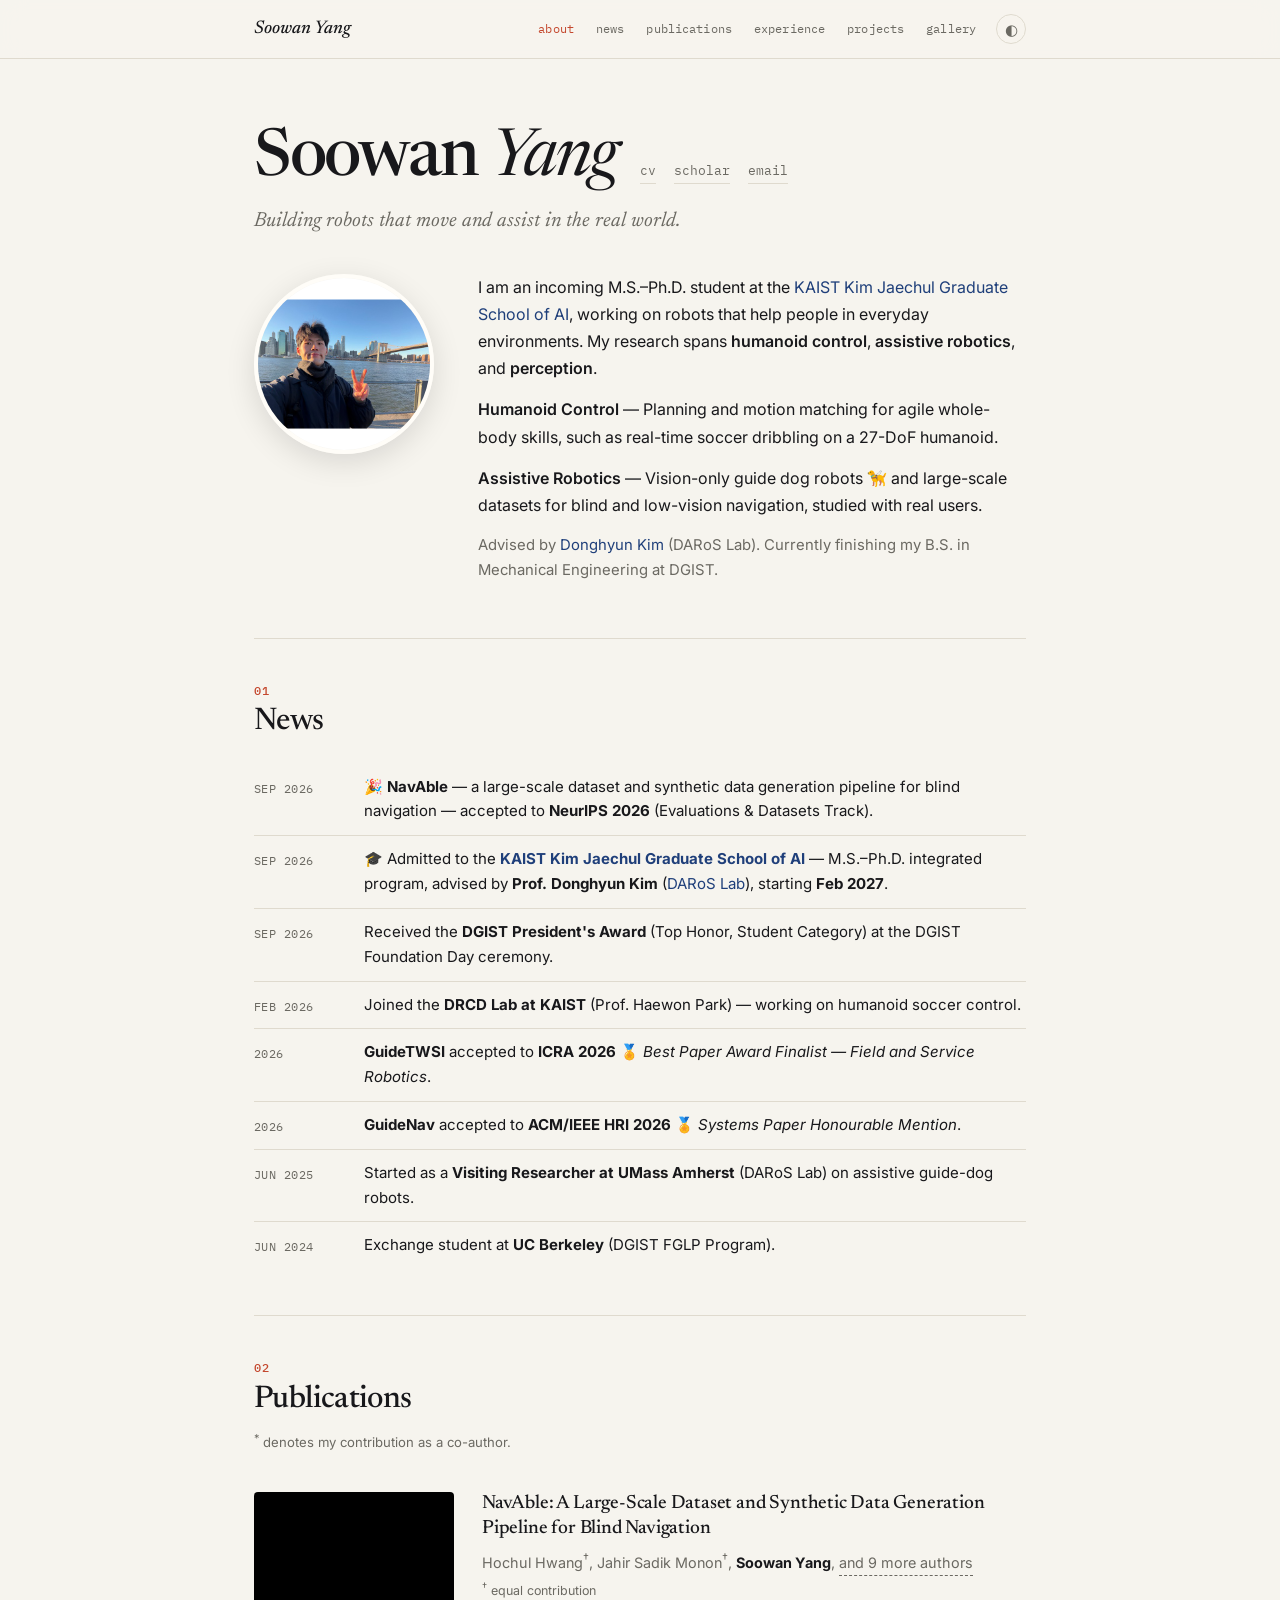
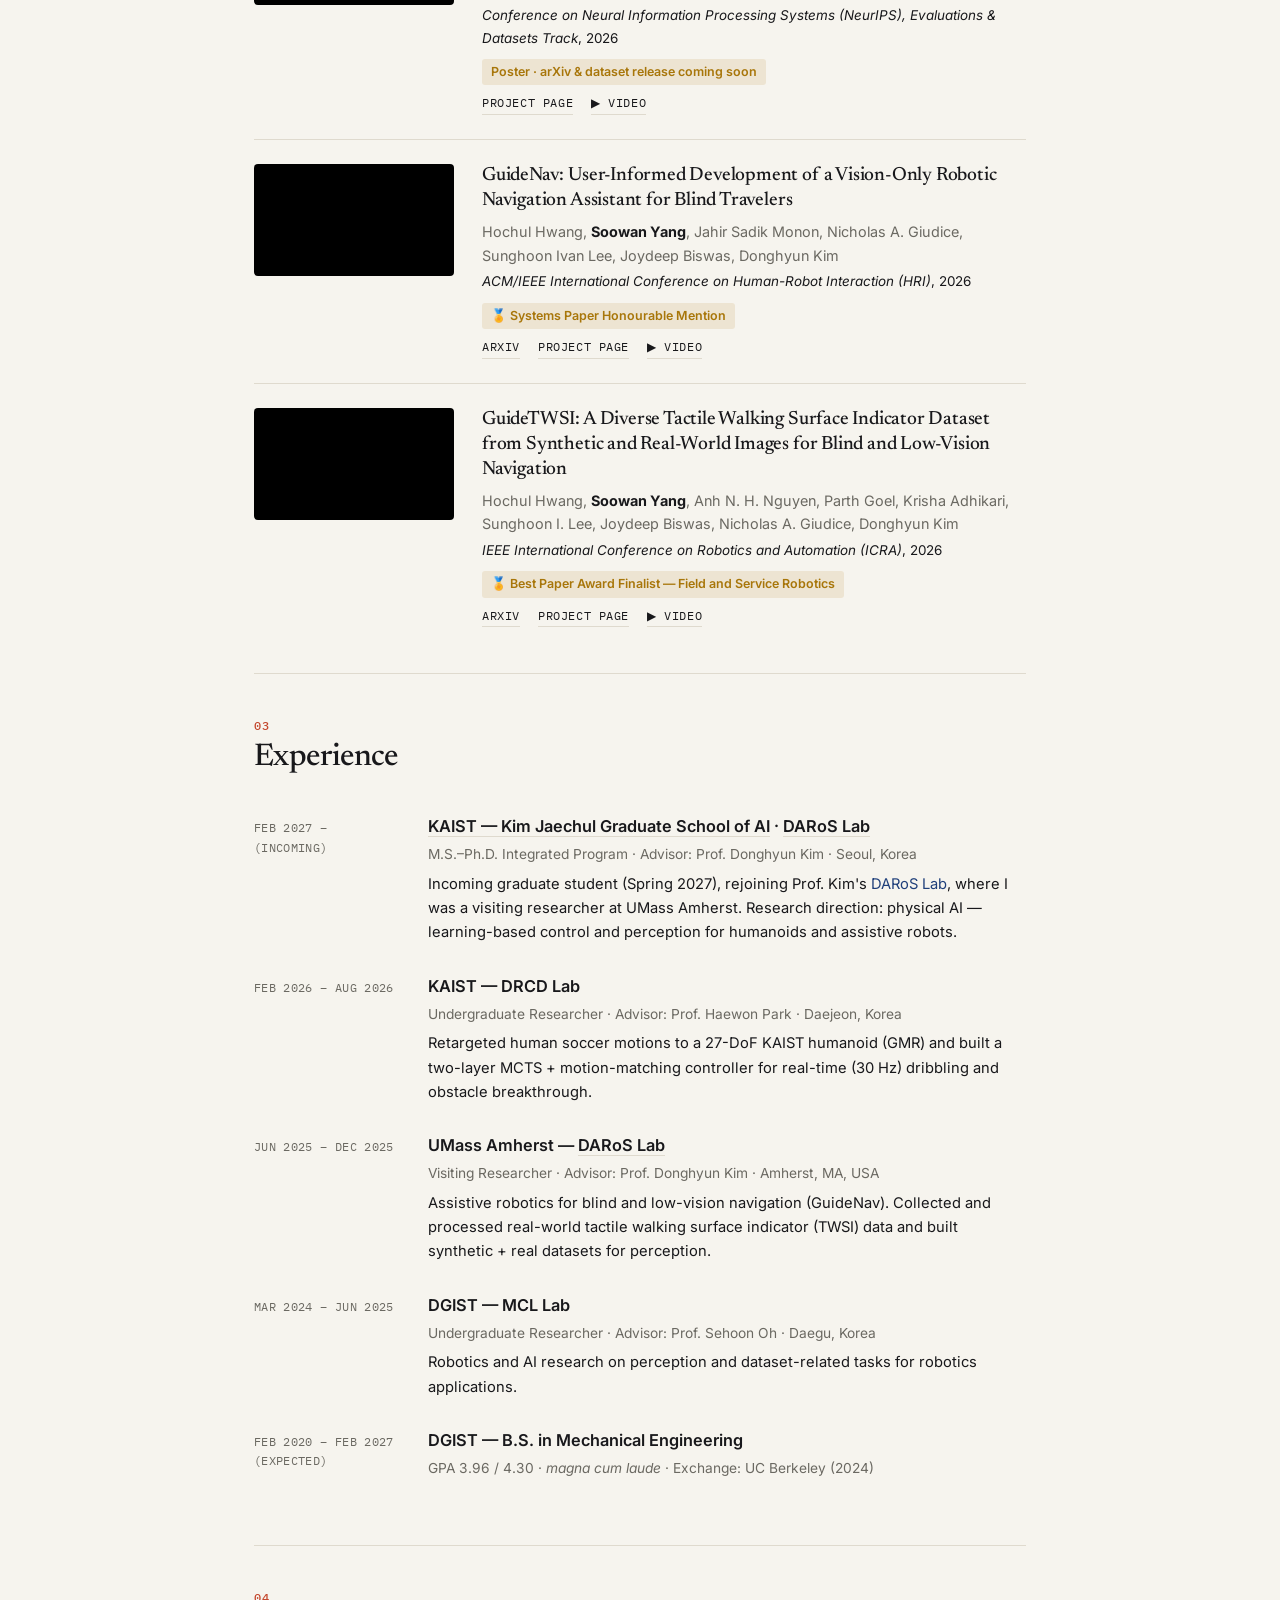
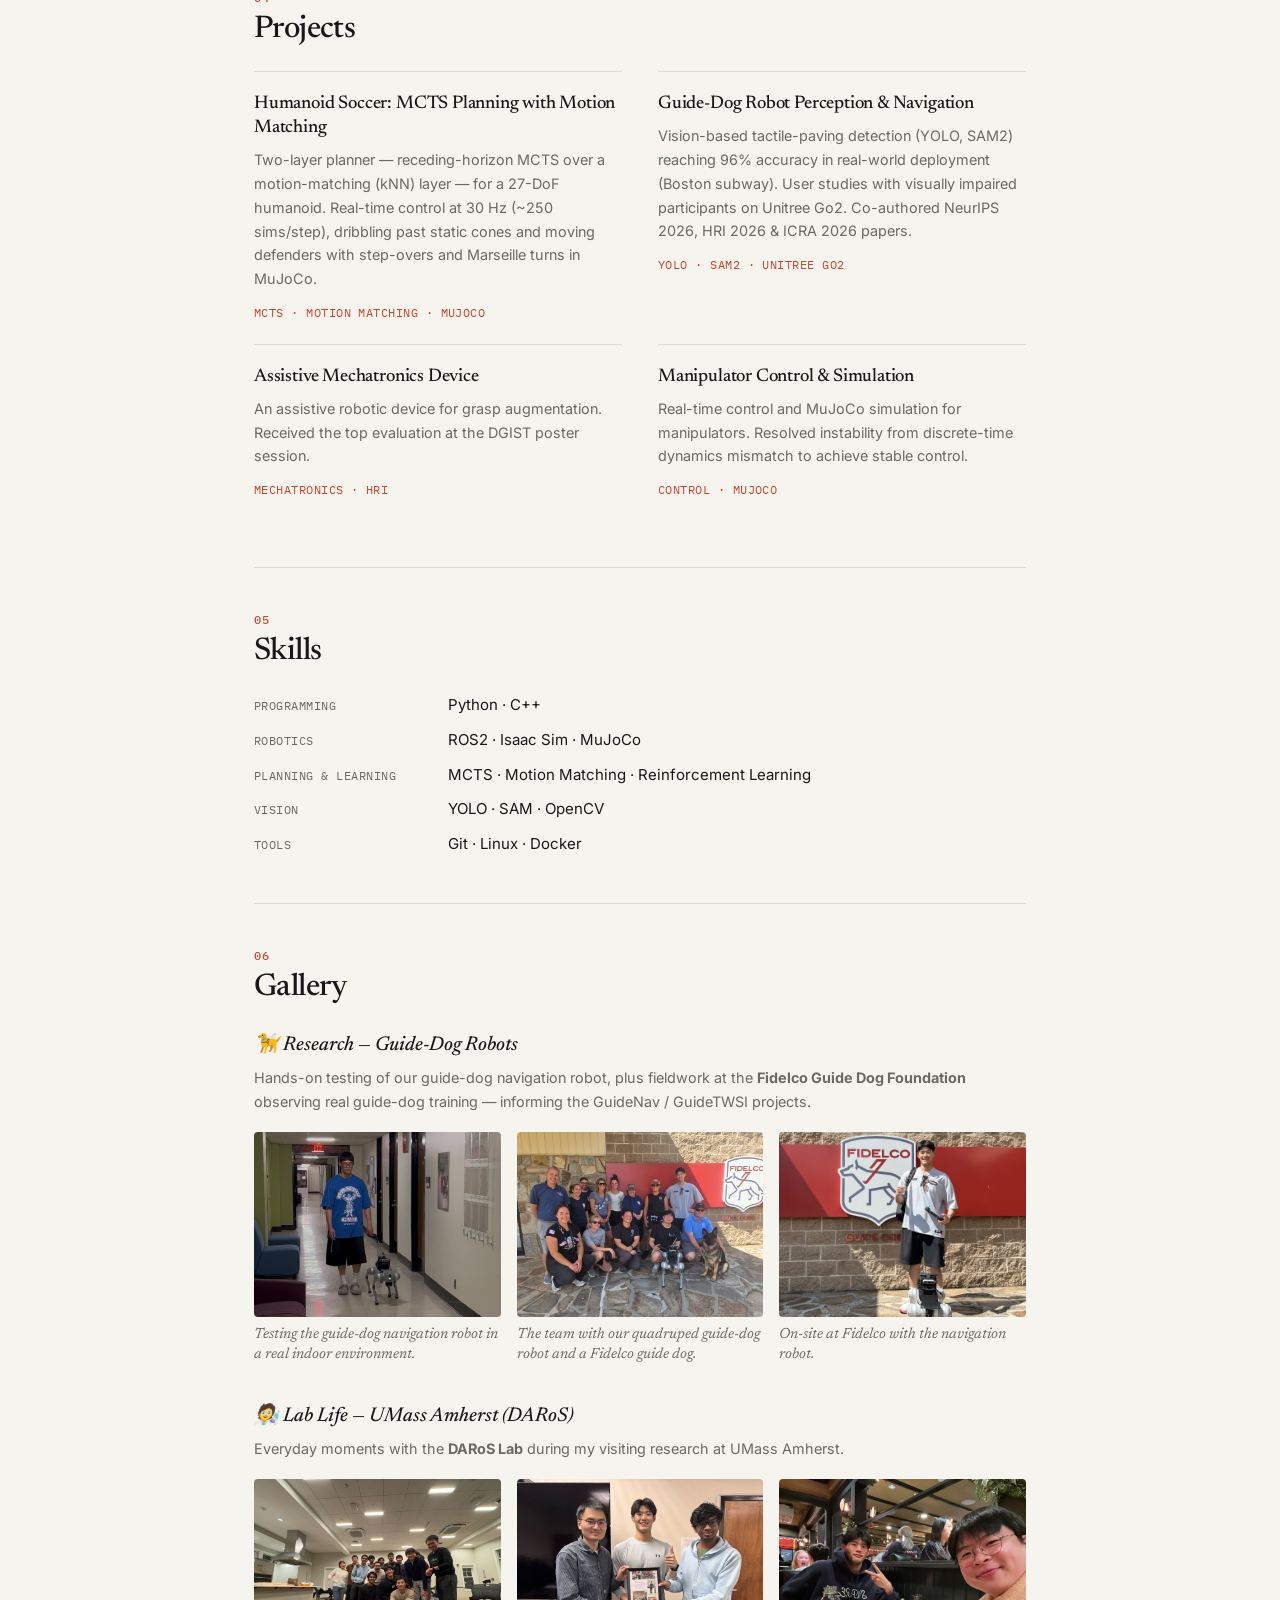
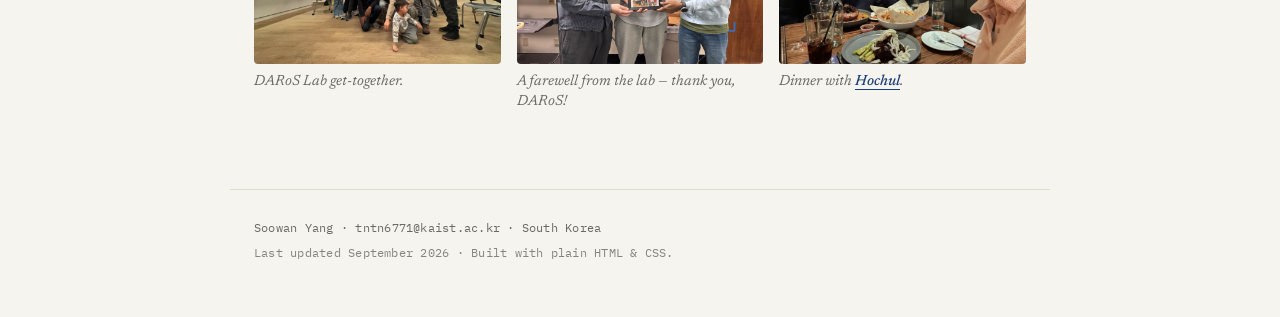
==== commit 1069156d: "Restore round profile photo Co-Authored-By: Claude Opus 5.5 <noreply@anthropic.com>" ====
--- a/index.html
+++ b/index.html
@@ -86,7 +86,7 @@
       <p class="tagline">Building robots that move and assist in the real world.</p>
       <div class="hero-body">
         <div class="hero-photo">
-          <img src="assets/profile-square.jpg" alt="Soowan Yang" />
+          <img src="assets/profile.jpg" alt="Soowan Yang" />
         </div>
         <div class="hero-text">
           <p>
--- a/style.css
+++ b/style.css
@@ -104,14 +104,10 @@
   color: var(--muted); margin: 14px 0 38px;
 }
 .hero-body { display: flex; gap: 44px; align-items: flex-start; }
-.hero-photo { position: relative; flex: 0 0 210px; }
-.hero-photo::before {
-  content: ""; position: absolute; inset: 12px -12px -12px 12px;
-  border: 1px solid var(--hot); border-radius: 4px;
-}
+.hero-photo { flex: 0 0 180px; }
 .hero-photo img {
-  position: relative; display: block; width: 210px; height: 210px;
-  object-fit: cover; border-radius: 4px;
+  display: block; width: 180px; height: 180px; object-fit: cover; border-radius: 50%;
+  border: 4px solid var(--surface); box-shadow: 0 8px 30px rgba(0,0,0,.12);
 }
 .hero-text { flex: 1; min-width: 0; }
 .hero-text p { margin: 0 0 14px; font-size: 1rem; line-height: 1.7; }
@@ -269,8 +265,7 @@
   .hero { padding: 40px 0 40px; }
   .tagline { font-size: 1.12rem; margin-bottom: 28px; }
   .hero-body { flex-direction: column; gap: 34px; }
-  .hero-photo { flex: none; width: 180px; }
-  .hero-photo img { width: 180px; height: 180px; }
+  .hero-photo { flex: none; }
   .block { padding: 36px 0; }
   .block h2 { font-size: 1.7rem; }
   .news li { flex-direction: column; gap: 2px; }
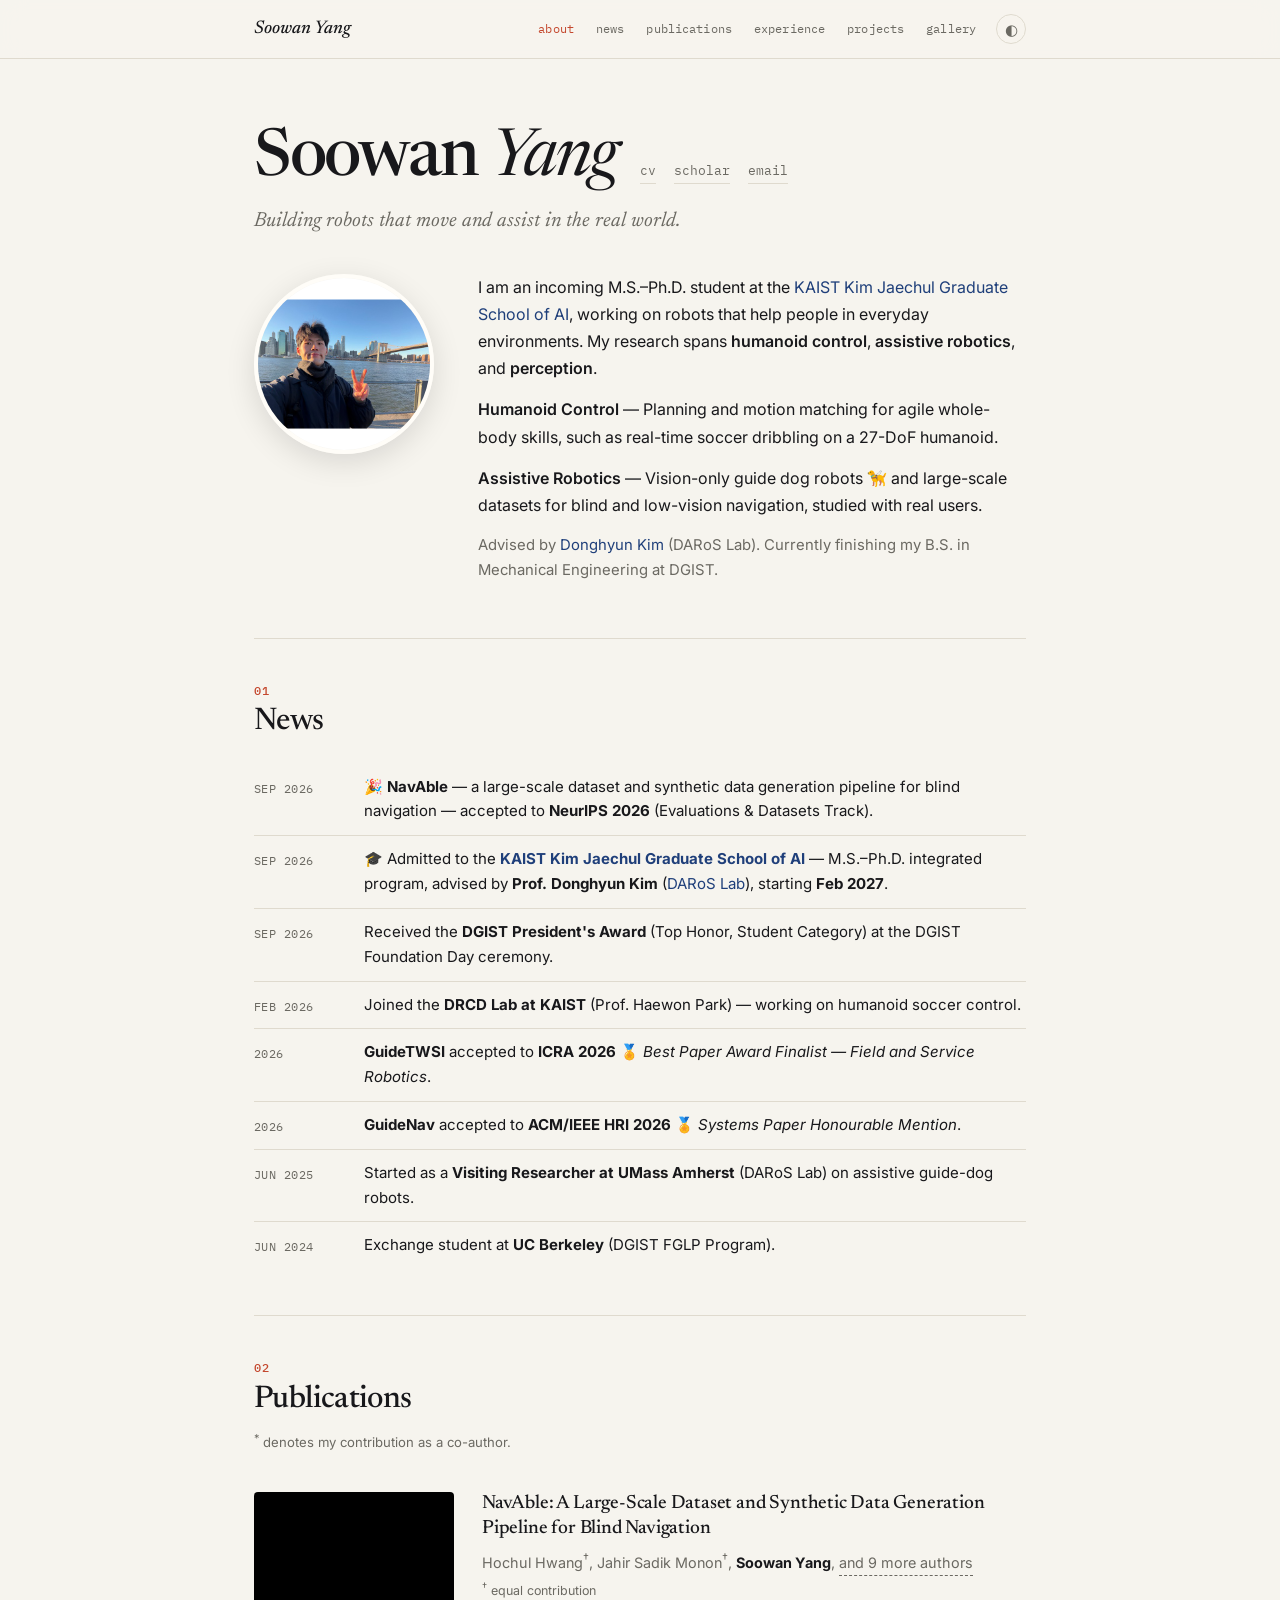
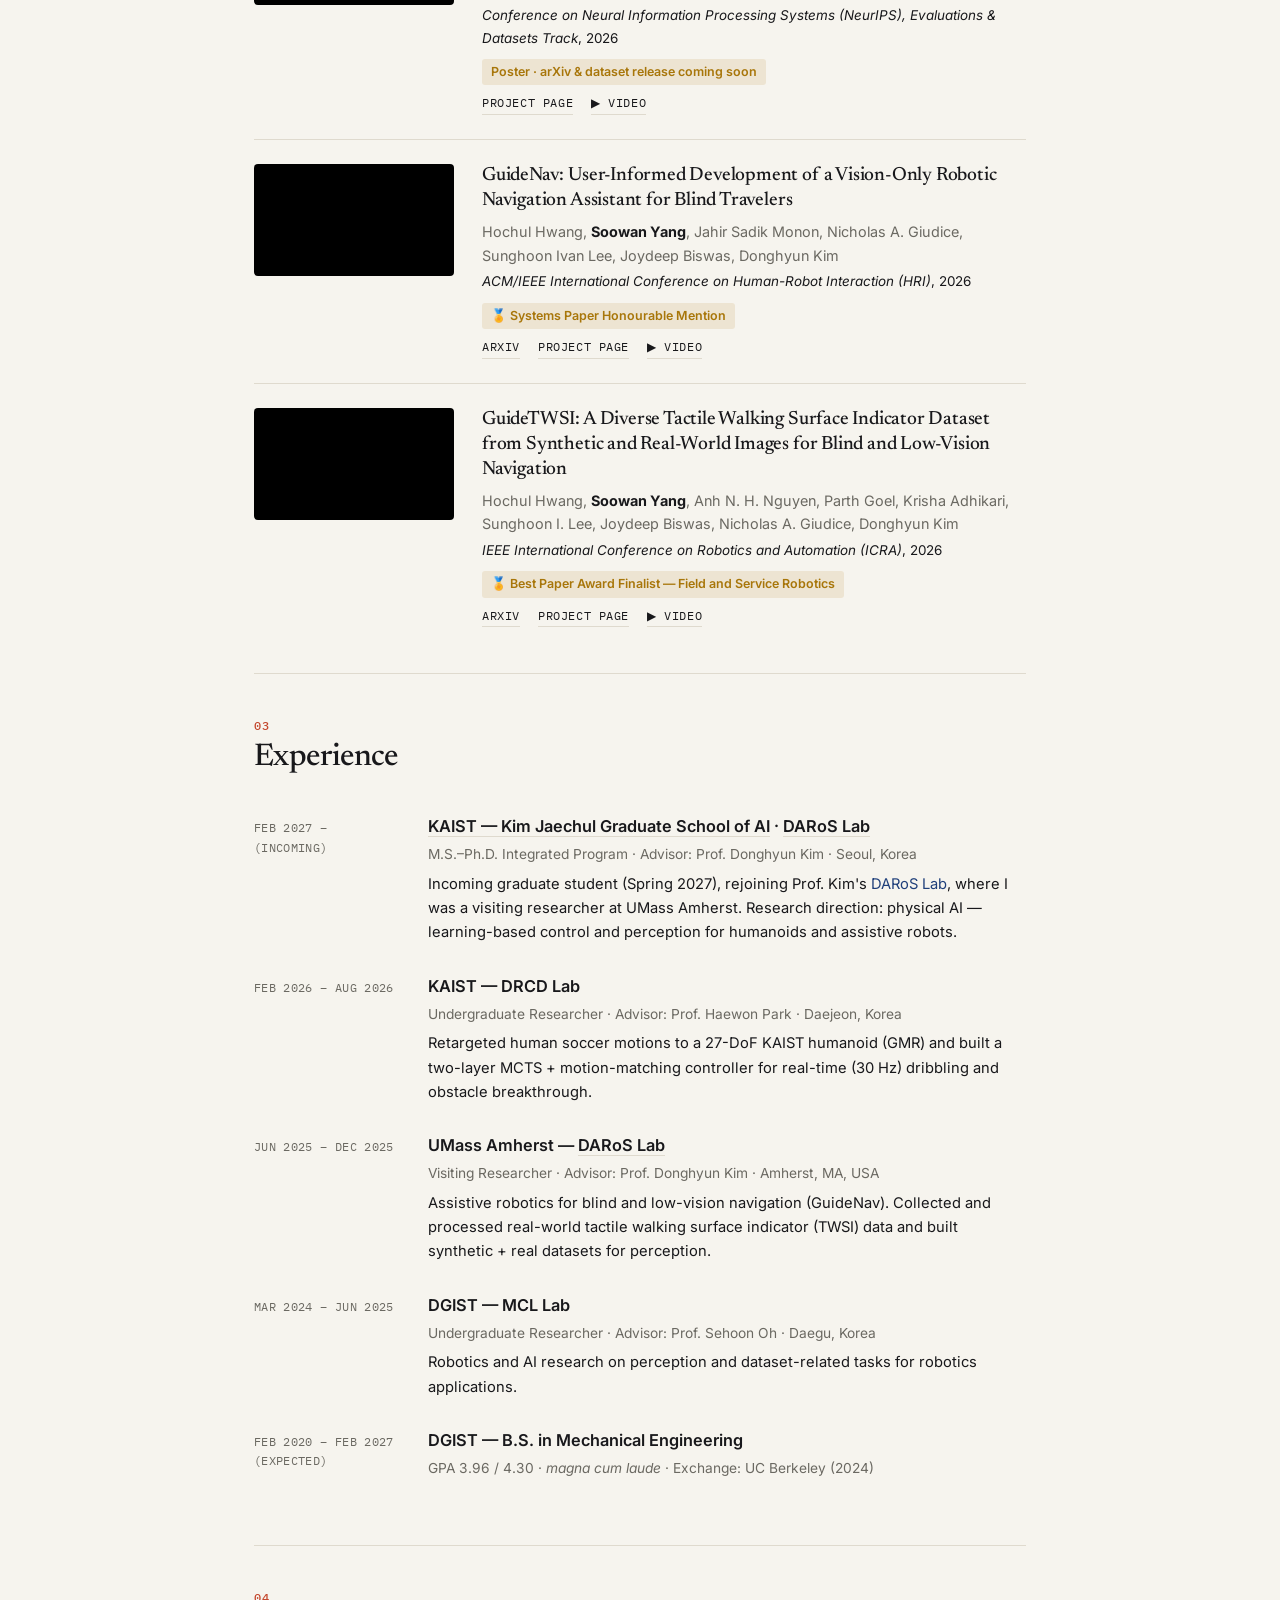
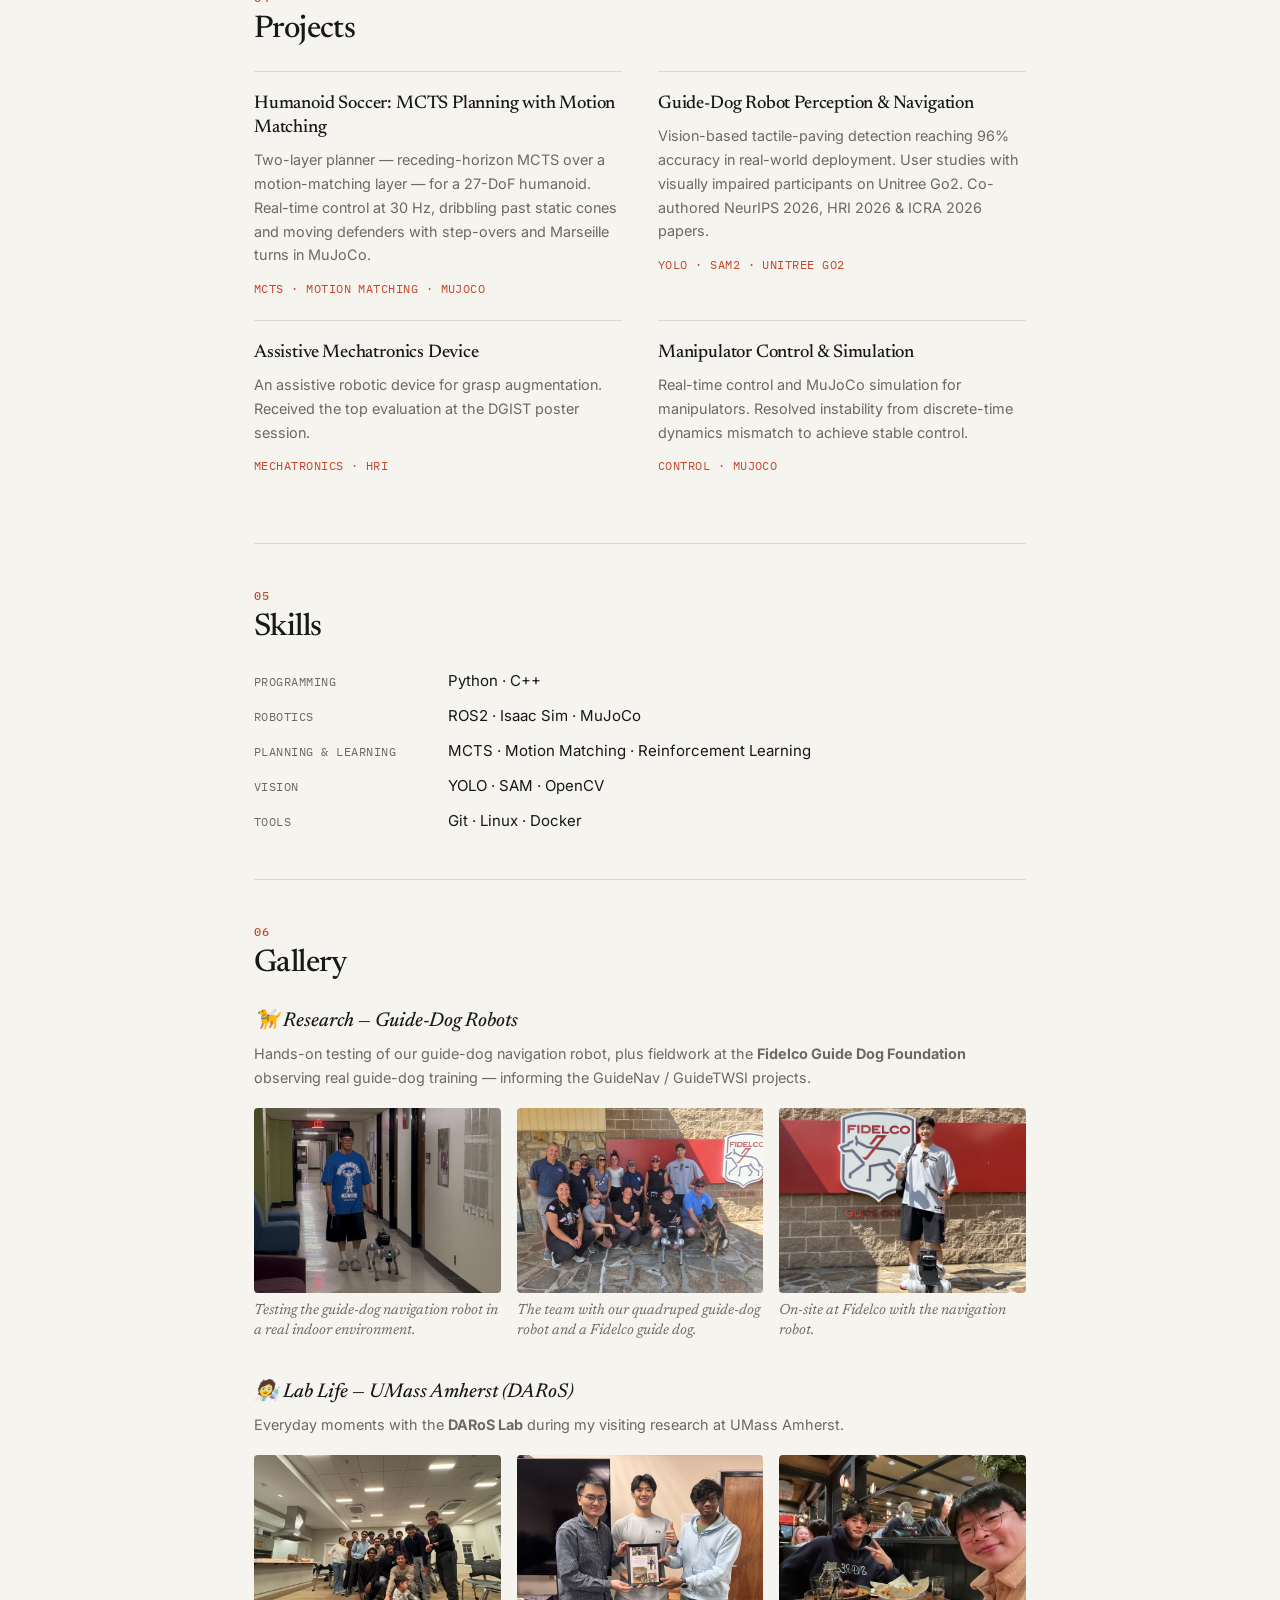
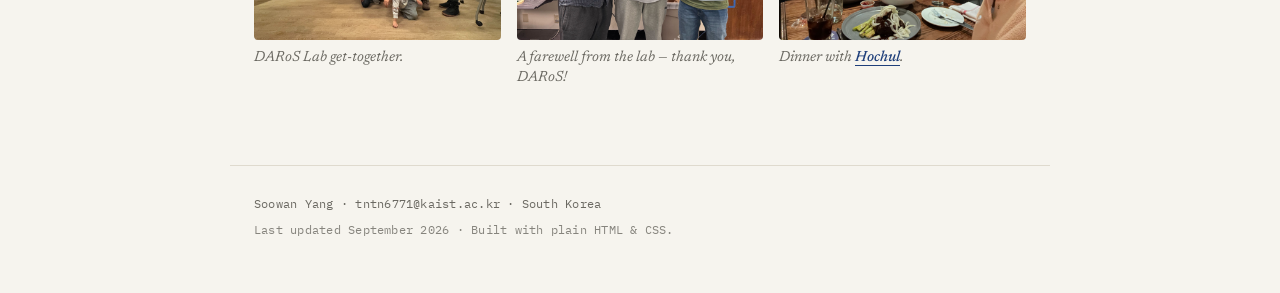
==== commit bdf29f22: "Projects: drop parenthetical details Co-Authored-By: Claude Opus 5.5 <noreply@anthropic.com>" ====
--- a/index.html
+++ b/index.html
@@ -53,7 +53,7 @@
   <link rel="preconnect" href="https://fonts.googleapis.com" />
   <link rel="preconnect" href="https://fonts.gstatic.com" crossorigin />
   <link href="https://fonts.googleapis.com/css2?family=IBM+Plex+Mono:wght@400;500&family=Inter:wght@400;500;600;700&family=Newsreader:ital,opsz,wght@0,6..72,400;0,6..72,500;0,6..72,600;1,6..72,400;1,6..72,500&display=swap" rel="stylesheet" />
-  <link rel="stylesheet" href="style.css" />
+  <link rel="stylesheet" href="style.css?v=20261008" />
 </head>
 <body>
   <!-- ===== NAV ===== -->
@@ -242,12 +242,12 @@
       <div class="grid">
         <div class="card">
           <h3>Humanoid Soccer: MCTS Planning with Motion Matching</h3>
-          <p>Two-layer planner — receding-horizon MCTS over a motion-matching (kNN) layer — for a 27-DoF humanoid. Real-time control at 30 Hz (~250 sims/step), dribbling past static cones and moving defenders with step-overs and Marseille turns in MuJoCo.</p>
+          <p>Two-layer planner — receding-horizon MCTS over a motion-matching layer — for a 27-DoF humanoid. Real-time control at 30 Hz, dribbling past static cones and moving defenders with step-overs and Marseille turns in MuJoCo.</p>
           <p class="tags">MCTS · Motion Matching · MuJoCo</p>
         </div>
         <div class="card">
           <h3>Guide-Dog Robot Perception &amp; Navigation</h3>
-          <p>Vision-based tactile-paving detection (YOLO, SAM2) reaching 96% accuracy in real-world deployment (Boston subway). User studies with visually impaired participants on Unitree Go2. Co-authored NeurIPS 2026, HRI 2026 &amp; ICRA 2026 papers.</p>
+          <p>Vision-based tactile-paving detection reaching 96% accuracy in real-world deployment. User studies with visually impaired participants on Unitree Go2. Co-authored NeurIPS 2026, HRI 2026 &amp; ICRA 2026 papers.</p>
           <p class="tags">YOLO · SAM2 · Unitree Go2</p>
         </div>
         <div class="card">
